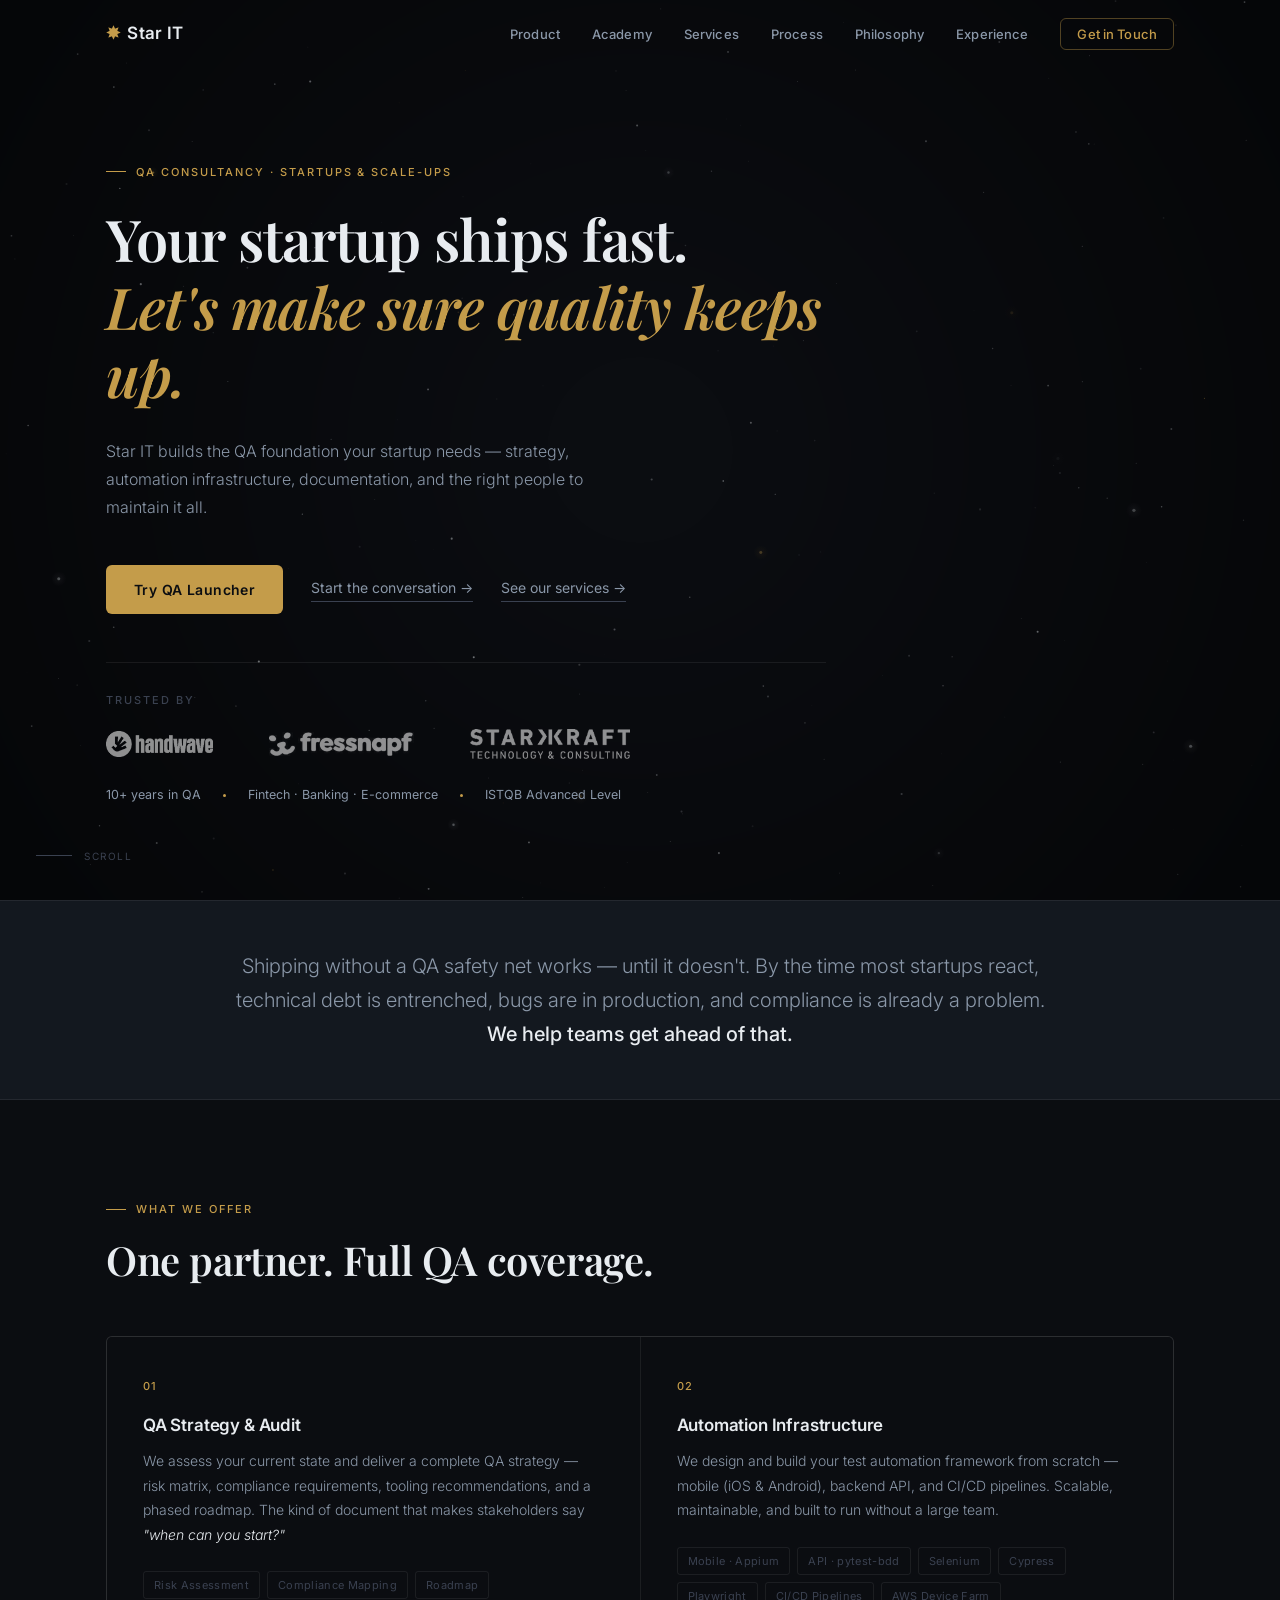
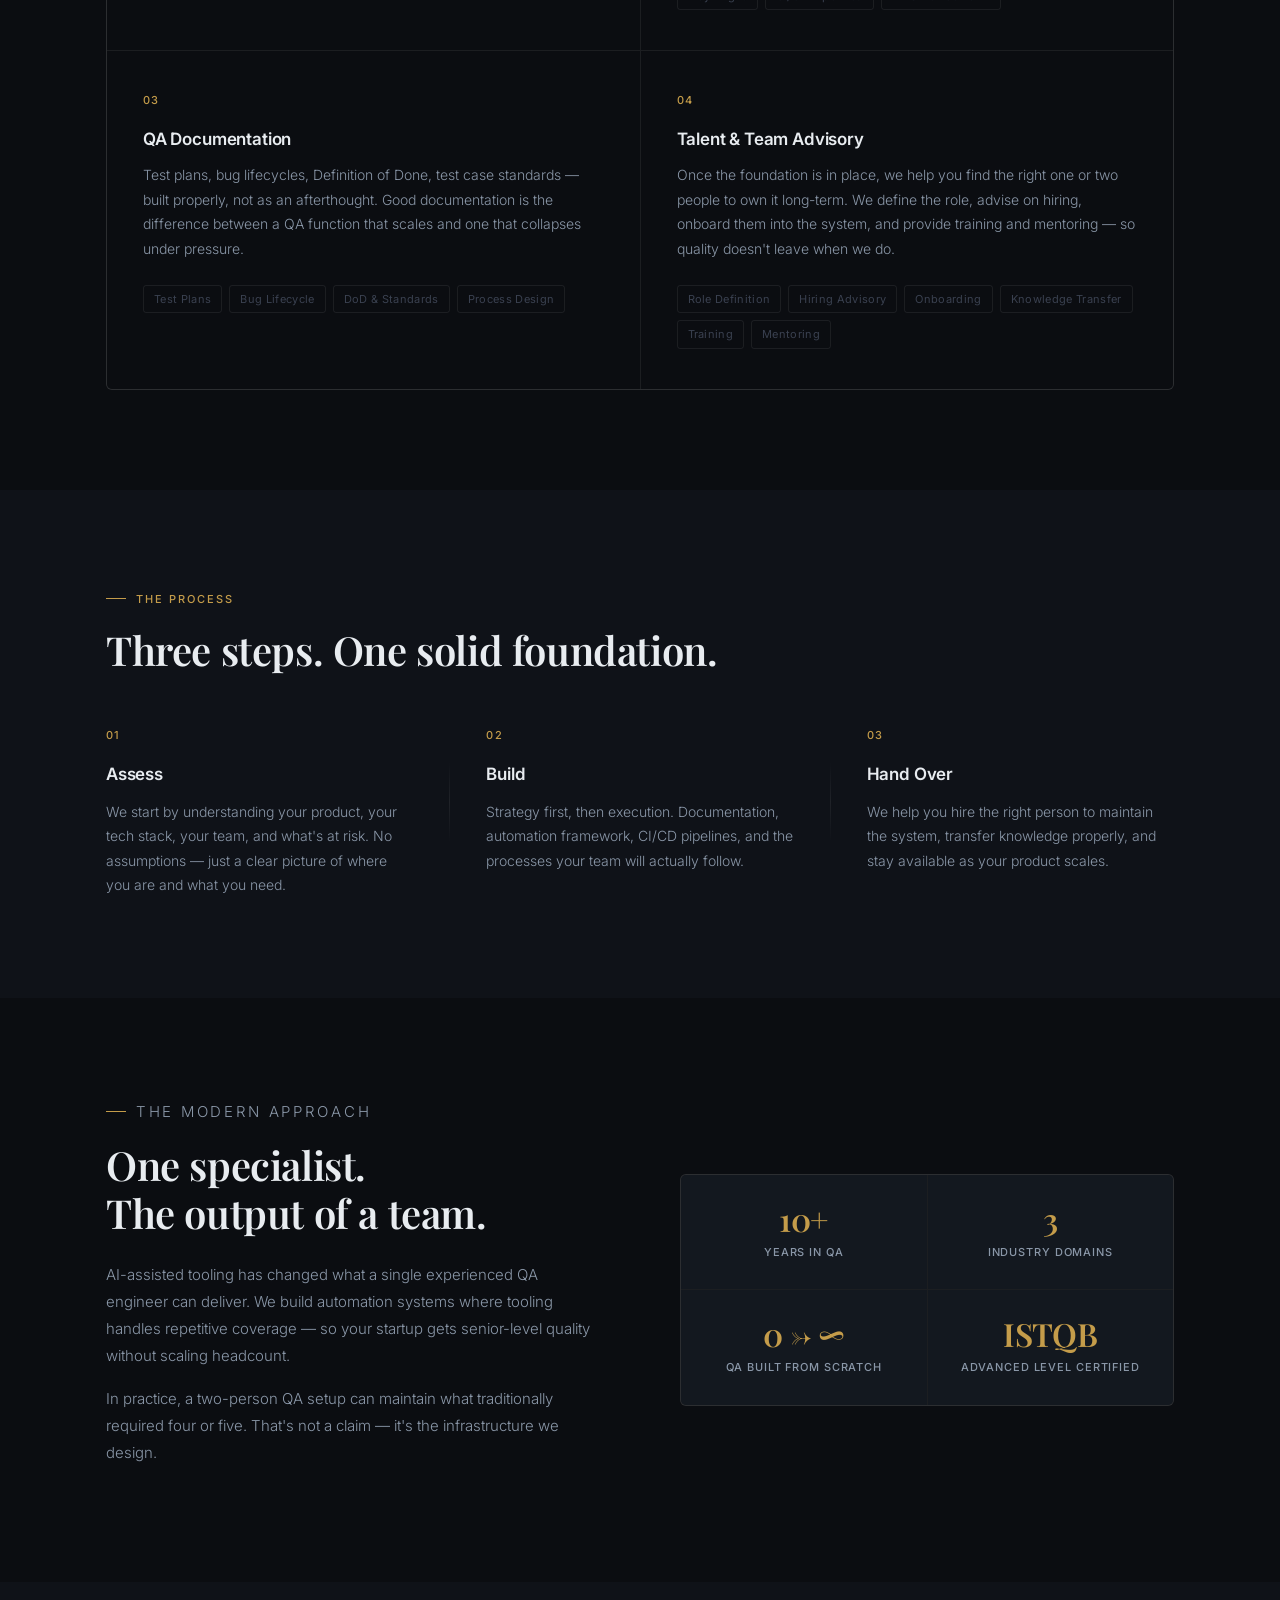
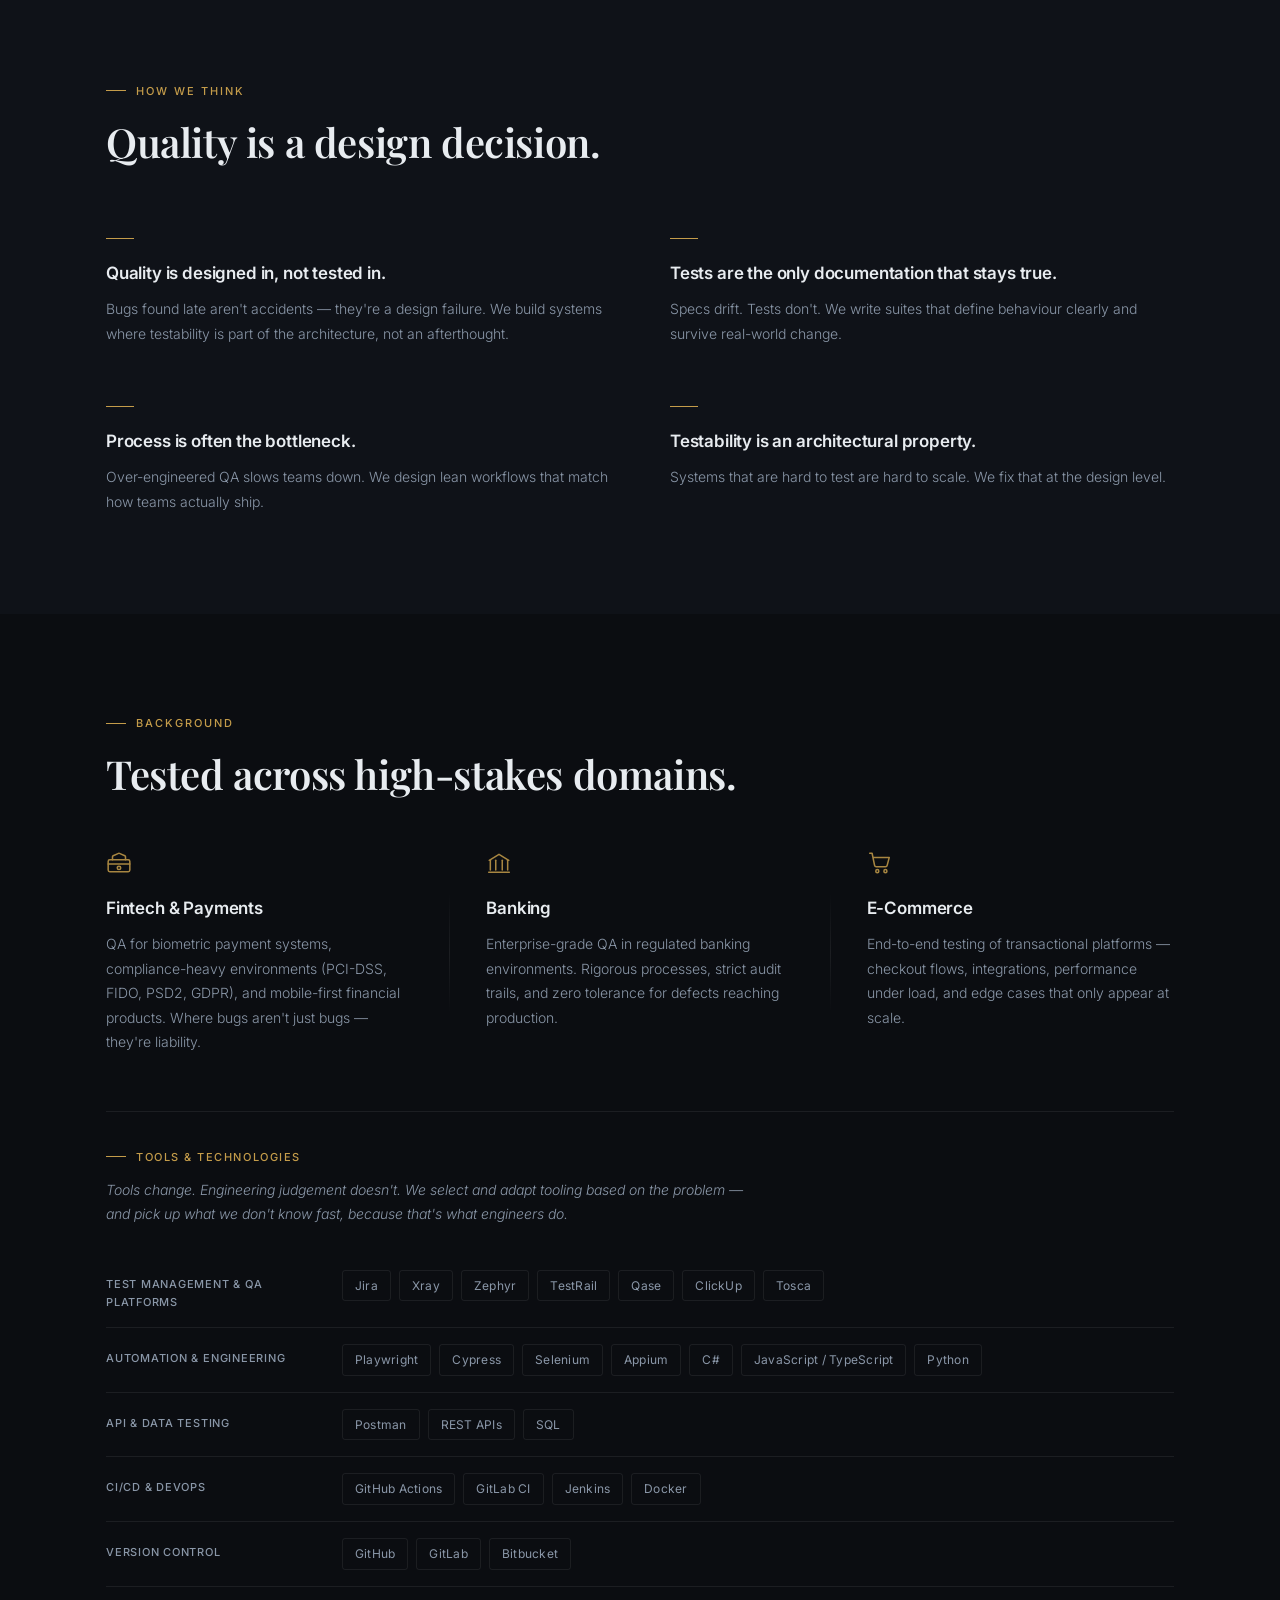
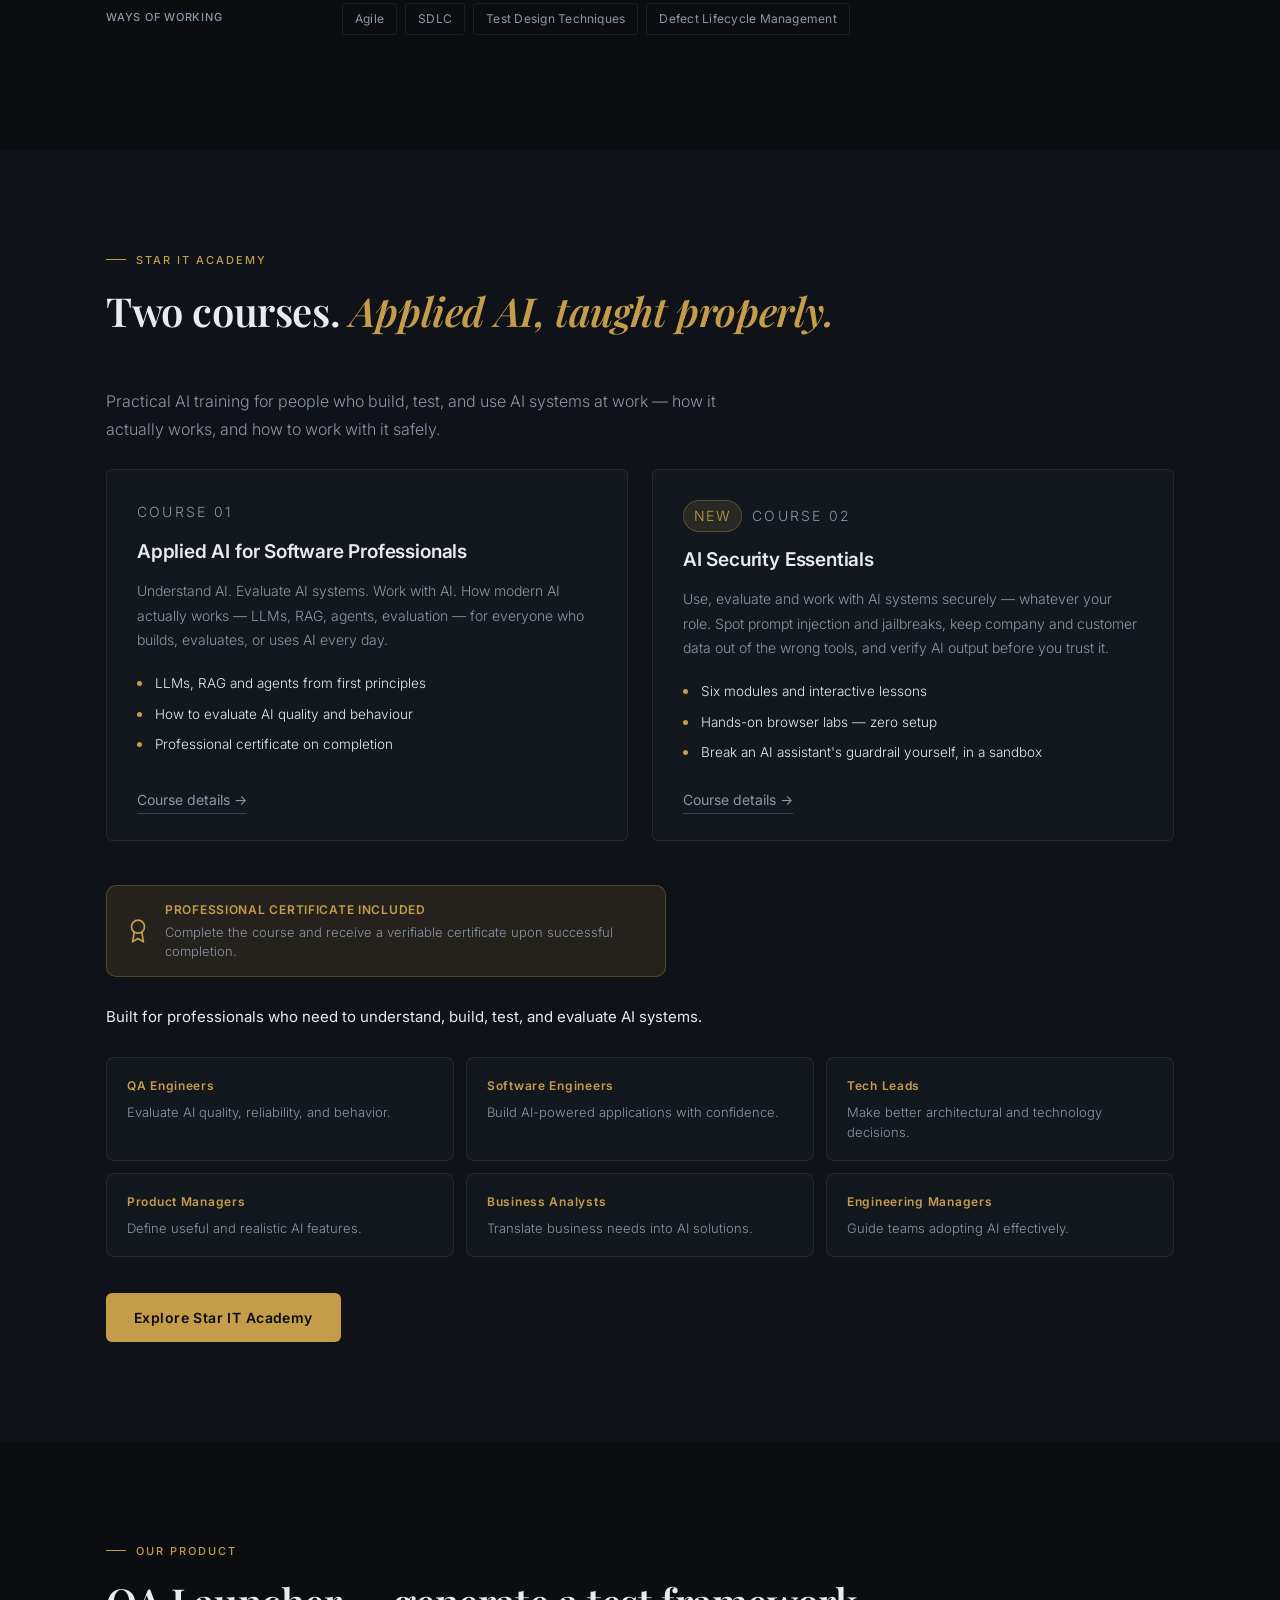
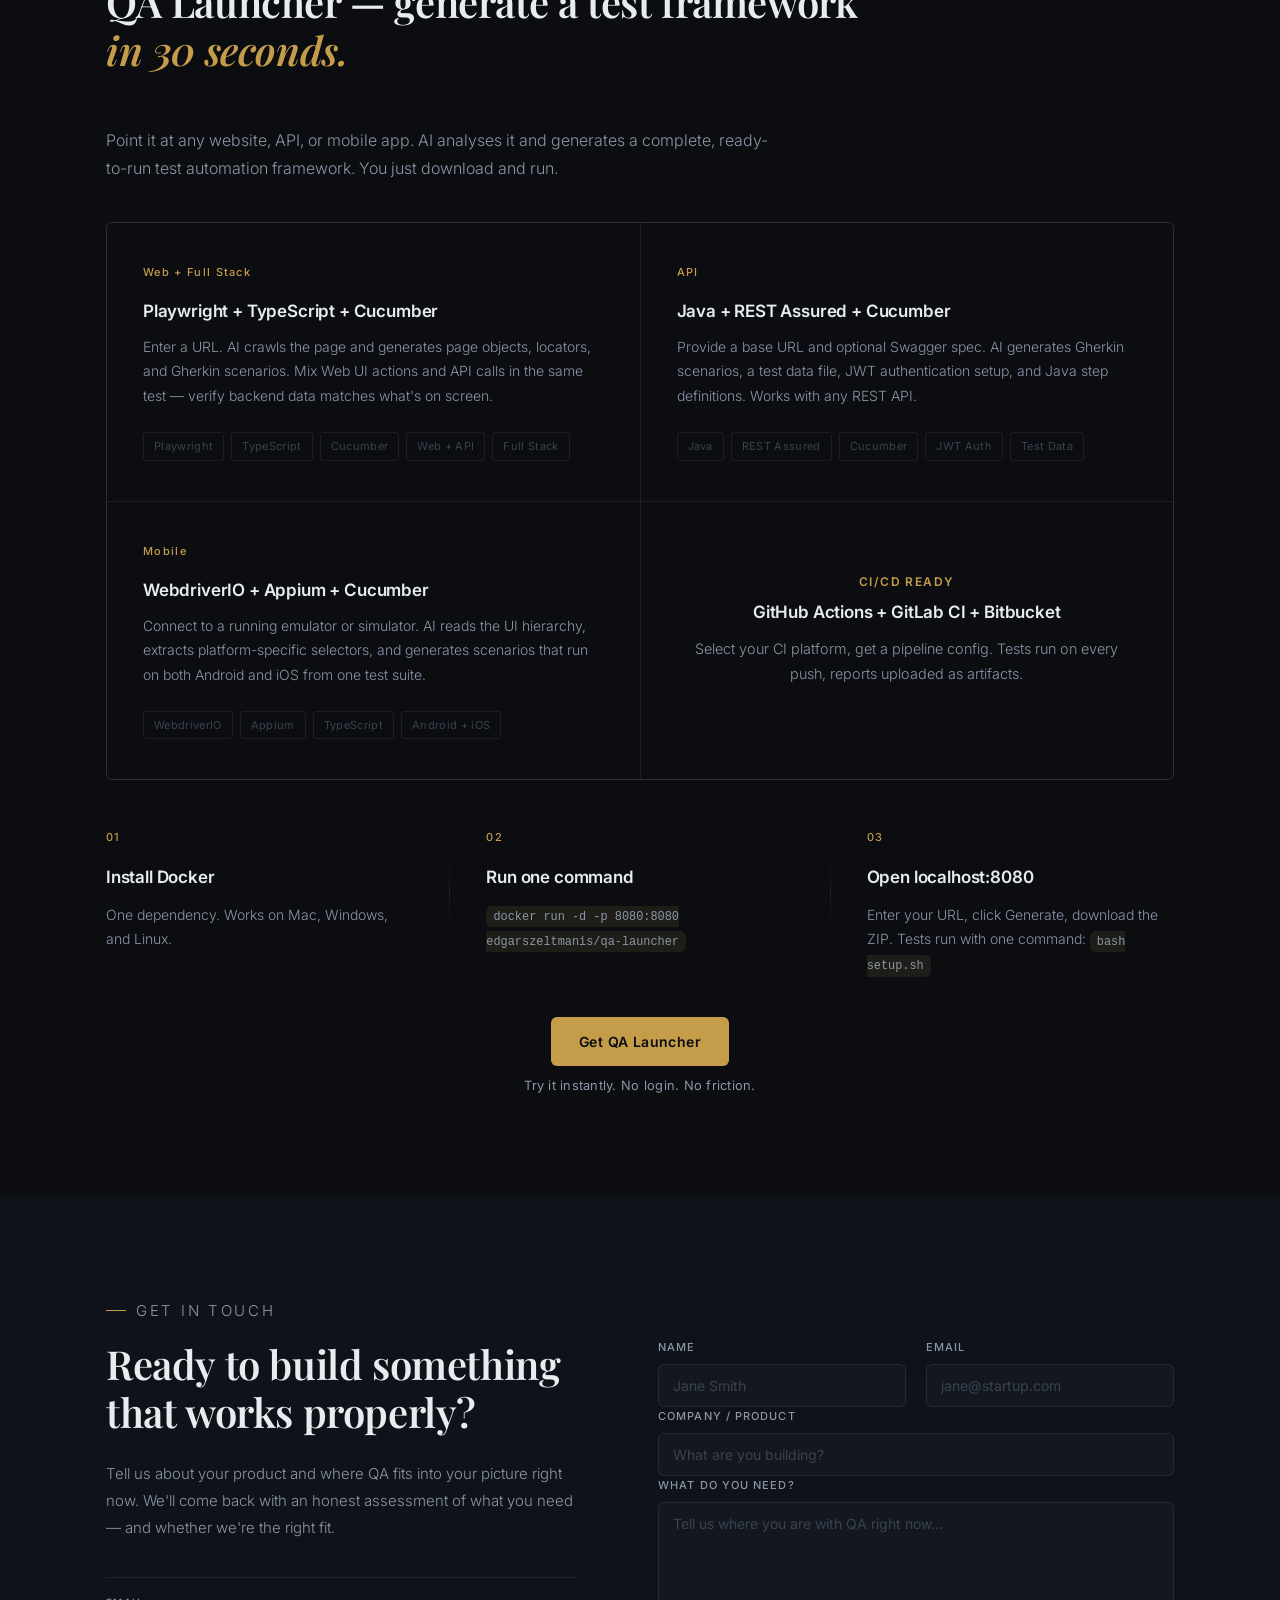
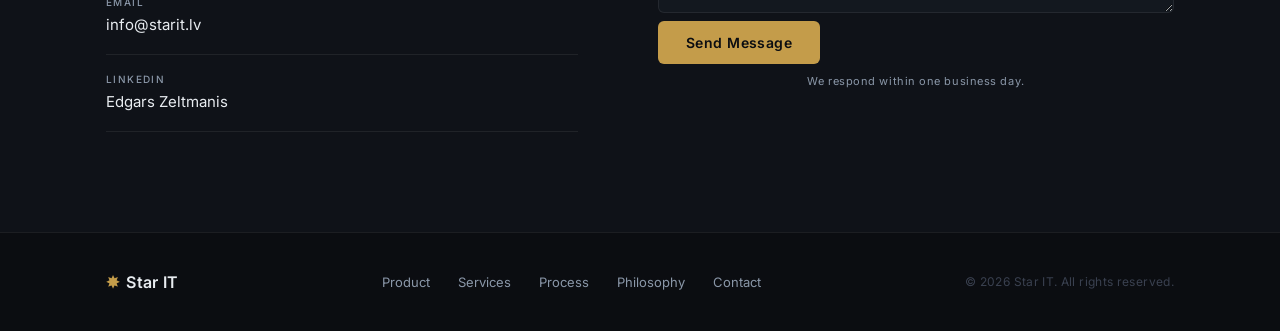
==== index.html @ 7b0b3173 "fix(hero): align the hero with the rest of the page .hero is a flex container and .hero-inner had ma" ====
<!DOCTYPE html>
<html lang="en">
<head>
    <meta charset="UTF-8">
    <meta name="viewport" content="width=device-width, initial-scale=1.0">
    <title>Star IT — QA Consultancy for Startups</title>
    <meta name="description" content="Star IT helps startups ship reliable software through expert QA consulting. Bug-free releases, faster cycles, no full-time hire needed.">
    <meta name="robots" content="index, follow">
    <link rel="canonical" href="https://starit.lv/">

    <!-- Open Graph -->
    <meta property="og:title" content="Star IT — QA Consultancy for Startups">
    <meta property="og:description" content="Star IT helps startups ship reliable software through expert QA consulting. Bug-free releases, faster cycles, no full-time hire needed.">
    <meta property="og:url" content="https://starit.lv/">
    <meta property="og:type" content="website">
    <meta property="og:site_name" content="Star IT">
    <meta property="og:image" content="https://starit.lv/images/slide-1.jpg">
    <meta name="twitter:card" content="summary_large_image">
    <meta name="twitter:image" content="https://starit.lv/images/slide-1.jpg">
    <link rel="stylesheet" href="style.css?v=6">
    <link rel="preconnect" href="https://fonts.googleapis.com">
    <link rel="preconnect" href="https://fonts.gstatic.com" crossorigin>
    <link href="https://fonts.googleapis.com/css2?family=Inter:wght@300;400;500;600&family=Playfair+Display:ital,wght@0,600;1,400&display=swap" rel="stylesheet">
</head>
<body>

    <!-- NAV -->
    <nav class="nav" id="nav">
        <div class="nav-inner">
            <a href="#" class="nav-logo"><span class="gold">✸</span> Star IT</a>
            <ul class="nav-links">
                <li><a href="#product">Product</a></li>
                <li><a href="#course">Academy</a></li>
                <li><a href="#services">Services</a></li>
                <li><a href="#how">Process</a></li>
                <li><a href="#philosophy">Philosophy</a></li>
                <li><a href="#experience">Experience</a></li>
                <li><a href="#contact" class="nav-cta">Get in Touch</a></li>
            </ul>
            <button class="burger" id="burger" aria-label="Menu">
                <span></span><span></span><span></span>
            </button>
        </div>
        <div class="mobile-menu" id="mobileMenu">
            <a href="#product" class="mobile-link">Product</a>
            <a href="#course" class="mobile-link">Academy</a>
            <a href="#services" class="mobile-link">Services</a>
            <a href="#how" class="mobile-link">Process</a>
            <a href="#philosophy" class="mobile-link">Philosophy</a>
            <a href="#experience" class="mobile-link">Experience</a>
            <a href="#contact" class="mobile-link mobile-cta">Get in Touch</a>
        </div>
    </nav>

    <!-- HERO -->
    <section class="hero" id="hero">
        <canvas id="starCanvas"></canvas>
        <div class="hero-inner">
            <p class="eyebrow reveal">QA Consultancy · Startups &amp; Scale-ups</p>
            <h1 class="reveal reveal-d1">
                Your startup ships fast.<br>
                <em>Let's make sure quality keeps up.</em>
            </h1>
            <p class="hero-sub reveal reveal-d2">
                Star IT builds the QA foundation your startup needs — strategy, automation infrastructure, documentation, and the right people to maintain it all.
            </p>
            <div class="hero-actions reveal reveal-d3">
                <a href="#product" class="btn-primary">Try QA Launcher</a>
                <a href="#contact" class="btn-text">Start the conversation →</a>
                <a href="#services" class="btn-text">See our services →</a>
            </div>

            <!-- Proof above the fold. A visitor should learn what we do, who we
                 serve and what evidence exists without scrolling; the stats and
                 client work were previously four sections down. -->
            <div class="hero-proof reveal reveal-d3">
                <p class="hero-proof-label">Trusted by</p>
                <ul class="client-logos">
                    <li><img src="images/clients/handwave.png" alt="Handwave" loading="lazy" width="395" height="96"></li>
                    <li><img src="images/clients/fressnapf.png" alt="Fressnapf" loading="lazy" width="580" height="96"></li>
                    <li><img src="images/clients/starkkraft.png" alt="Starkkraft Technology &amp; Consulting" loading="lazy" width="511" height="96"></li>
                </ul>
                <p class="hero-proof-meta">
                    <span>10+ years in QA</span>
                    <span>Fintech · Banking · E-commerce</span>
                    <span>ISTQB Advanced Level</span>
                </p>
            </div>
        </div>
        <div class="scroll-hint">
            <div class="scroll-bar"><div class="scroll-fill"></div></div>
            <span>scroll</span>
        </div>
    </section>

    <!-- PROBLEM BAND -->
    <div class="problem-band">
        <div class="container">
            <p class="reveal">Shipping without a QA safety net works — until it doesn't. By the time most startups react, technical debt is entrenched, bugs are in production, and compliance is already a problem. <strong>We help teams get ahead of that.</strong></p>
        </div>
    </div>

    <!-- SERVICES -->
    <section class="section" id="services">
        <div class="container">
            <p class="eyebrow reveal">What We Offer</p>
            <h2 class="reveal reveal-d1">One partner. Full QA coverage.</h2>
            <div class="cards">

                <div class="card reveal">
                    <span class="card-num">01</span>
                    <h3>QA Strategy &amp; Audit</h3>
                    <p>We assess your current state and deliver a complete QA strategy — risk matrix, compliance requirements, tooling recommendations, and a phased roadmap. The kind of document that makes stakeholders say <em>"when can you start?"</em></p>
                    <div class="tags">
                        <span>Risk Assessment</span><span>Compliance Mapping</span><span>Roadmap</span>
                    </div>
                </div>

                <div class="card reveal reveal-d1">
                    <span class="card-num">02</span>
                    <h3>Automation Infrastructure</h3>
                    <p>We design and build your test automation framework from scratch — mobile (iOS &amp; Android), backend API, and CI/CD pipelines. Scalable, maintainable, and built to run without a large team.</p>
                    <div class="tags">
                        <span>Mobile · Appium</span><span>API · pytest-bdd</span><span>Selenium</span><span>Cypress</span><span>Playwright</span><span>CI/CD Pipelines</span><span>AWS Device Farm</span>
                    </div>
                </div>

                <div class="card reveal reveal-d2">
                    <span class="card-num">03</span>
                    <h3>QA Documentation</h3>
                    <p>Test plans, bug lifecycles, Definition of Done, test case standards — built properly, not as an afterthought. Good documentation is the difference between a QA function that scales and one that collapses under pressure.</p>
                    <div class="tags">
                        <span>Test Plans</span><span>Bug Lifecycle</span><span>DoD &amp; Standards</span><span>Process Design</span>
                    </div>
                </div>

                <div class="card reveal reveal-d3">
                    <span class="card-num">04</span>
                    <h3>Talent &amp; Team Advisory</h3>
                    <p>Once the foundation is in place, we help you find the right one or two people to own it long-term. We define the role, advise on hiring, onboard them into the system, and provide training and mentoring — so quality doesn't leave when we do.</p>
                    <div class="tags">
                        <span>Role Definition</span><span>Hiring Advisory</span><span>Onboarding</span><span>Knowledge Transfer</span><span>Training</span><span>Mentoring</span>
                    </div>
                </div>

            </div>
        </div>
    </section>

    <!-- HOW IT WORKS -->
    <section class="section section-alt" id="how">
        <div class="container">
            <p class="eyebrow reveal">The Process</p>
            <h2 class="reveal reveal-d1">Three steps. One solid foundation.</h2>
            <div class="steps">
                <div class="step reveal">
                    <div class="step-num">01</div>
                    <h3>Assess</h3>
                    <p>We start by understanding your product, your tech stack, your team, and what's at risk. No assumptions — just a clear picture of where you are and what you need.</p>
                </div>
                <div class="step-line"></div>
                <div class="step reveal reveal-d1">
                    <div class="step-num">02</div>
                    <h3>Build</h3>
                    <p>Strategy first, then execution. Documentation, automation framework, CI/CD pipelines, and the processes your team will actually follow.</p>
                </div>
                <div class="step-line"></div>
                <div class="step reveal reveal-d2">
                    <div class="step-num">03</div>
                    <h3>Hand Over</h3>
                    <p>We help you hire the right person to maintain the system, transfer knowledge properly, and stay available as your product scales.</p>
                </div>
            </div>
        </div>
    </section>

    <!-- EFFICIENCY -->
    <section class="section" id="efficiency">
        <div class="container">
            <div class="two-col">
                <div class="col-text">
                    <p class="eyebrow reveal">The Modern Approach</p>
                    <h2 class="reveal reveal-d1">One specialist.<br>The output of a team.</h2>
                    <p class="reveal reveal-d2">AI-assisted tooling has changed what a single experienced QA engineer can deliver. We build automation systems where tooling handles repetitive coverage — so your startup gets senior-level quality without scaling headcount.</p>
                    <p class="reveal reveal-d3">In practice, a two-person QA setup can maintain what traditionally required four or five. That's not a claim — it's the infrastructure we design.</p>
                </div>
                <div class="stats reveal reveal-d1">
                    <div class="stat">
                        <div class="stat-val">10+</div>
                        <div class="stat-lbl">Years in QA</div>
                    </div>
                    <div class="stat">
                        <div class="stat-val">3</div>
                        <div class="stat-lbl">Industry Domains</div>
                    </div>
                    <div class="stat">
                        <div class="stat-val">0 → ∞</div>
                        <div class="stat-lbl">QA built from scratch</div>
                    </div>
                    <div class="stat">
                        <div class="stat-val">ISTQB</div>
                        <div class="stat-lbl">Advanced Level Certified</div>
                    </div>
                </div>
            </div>
        </div>
    </section>

    <!-- PHILOSOPHY -->
    <section class="section section-alt" id="philosophy">
        <div class="container">
            <p class="eyebrow reveal">How We Think</p>
            <h2 class="reveal reveal-d1">Quality is a design decision.</h2>
            <div class="phil-grid">
                <div class="phil-item reveal">
                    <div class="phil-bar"></div>
                    <h3>Quality is designed in, not tested in.</h3>
                    <p>Bugs found late aren't accidents — they're a design failure. We build systems where testability is part of the architecture, not an afterthought.</p>
                </div>
                <div class="phil-item reveal reveal-d1">
                    <div class="phil-bar"></div>
                    <h3>Tests are the only documentation that stays true.</h3>
                    <p>Specs drift. Tests don't. We write suites that define behaviour clearly and survive real-world change.</p>
                </div>
                <div class="phil-item reveal reveal-d2">
                    <div class="phil-bar"></div>
                    <h3>Process is often the bottleneck.</h3>
                    <p>Over-engineered QA slows teams down. We design lean workflows that match how teams actually ship.</p>
                </div>
                <div class="phil-item reveal reveal-d3">
                    <div class="phil-bar"></div>
                    <h3>Testability is an architectural property.</h3>
                    <p>Systems that are hard to test are hard to scale. We fix that at the design level.</p>
                </div>
            </div>
        </div>
    </section>

    <!-- EXPERIENCE -->
    <section class="section" id="experience">
        <div class="container">
            <p class="eyebrow reveal">Background</p>
            <h2 class="reveal reveal-d1">Tested across high-stakes domains.</h2>
            <div class="exp-row">
                <div class="exp-item reveal">
                    <div class="exp-icon" aria-hidden="true">
                        <svg viewBox="0 0 24 24" fill="none" stroke="currentColor" stroke-width="1.4" stroke-linecap="round" stroke-linejoin="round">
                            <rect x="2" y="9" width="20" height="11" rx="1.5"/><path d="M2 13h20"/>
                            <circle cx="12" cy="16.5" r="1.6"/><path d="M6 9V6.2a1 1 0 0 1 .6-.92l5-2.15a1 1 0 0 1 .8 0l5 2.15a1 1 0 0 1 .6.92V9"/>
                        </svg>
                    </div>
                    <h3>Fintech &amp; Payments</h3>
                    <p>QA for biometric payment systems, compliance-heavy environments (PCI-DSS, FIDO, PSD2, GDPR), and mobile-first financial products. Where bugs aren't just bugs — they're liability.</p>
                </div>
                <div class="exp-div"></div>
                <div class="exp-item reveal reveal-d1">
                    <div class="exp-icon" aria-hidden="true">
                        <svg viewBox="0 0 24 24" fill="none" stroke="currentColor" stroke-width="1.4" stroke-linecap="round" stroke-linejoin="round">
                            <path d="M3 9.5 12 4l9 5.5"/><path d="M4 9.5v9"/><path d="M9 9.5v9"/><path d="M15 9.5v9"/><path d="M20 9.5v9"/>
                            <path d="M2.5 20.5h19"/>
                        </svg>
                    </div>
                    <h3>Banking</h3>
                    <p>Enterprise-grade QA in regulated banking environments. Rigorous processes, strict audit trails, and zero tolerance for defects reaching production.</p>
                </div>
                <div class="exp-div"></div>
                <div class="exp-item reveal reveal-d2">
                    <div class="exp-icon" aria-hidden="true">
                        <svg viewBox="0 0 24 24" fill="none" stroke="currentColor" stroke-width="1.4" stroke-linecap="round" stroke-linejoin="round">
                            <path d="M2.5 3h2.2l2.3 11.2a1.5 1.5 0 0 0 1.5 1.2h8.6a1.5 1.5 0 0 0 1.5-1.2L20.5 7H6"/>
                            <circle cx="9.5" cy="19.5" r="1.4"/><circle cx="17" cy="19.5" r="1.4"/>
                        </svg>
                    </div>
                    <h3>E-Commerce</h3>
                    <p>End-to-end testing of transactional platforms — checkout flows, integrations, performance under load, and edge cases that only appear at scale.</p>
                </div>
            </div>

            <div class="tech-block reveal">
                <p class="tech-label">Tools &amp; Technologies</p>
                <p class="tech-note">Tools change. Engineering judgement doesn't. We select and adapt tooling based on the problem — and pick up what we don't know fast, because that's what engineers do.</p>
                <div class="tech-categories">
                    <div class="tech-cat">
                        <span class="tech-cat-label">Test Management &amp; QA Platforms</span>
                        <div class="tech-tags">
                            <span>Jira</span><span>Xray</span><span>Zephyr</span><span>TestRail</span><span>Qase</span><span>ClickUp</span><span>Tosca</span>
                        </div>
                    </div>
                    <div class="tech-cat">
                        <span class="tech-cat-label">Automation &amp; Engineering</span>
                        <div class="tech-tags">
                            <span>Playwright</span><span>Cypress</span><span>Selenium</span><span>Appium</span><span>C#</span><span>JavaScript / TypeScript</span><span>Python</span>
                        </div>
                    </div>
                    <div class="tech-cat">
                        <span class="tech-cat-label">API &amp; Data Testing</span>
                        <div class="tech-tags">
                            <span>Postman</span><span>REST APIs</span><span>SQL</span>
                        </div>
                    </div>
                    <div class="tech-cat">
                        <span class="tech-cat-label">CI/CD &amp; DevOps</span>
                        <div class="tech-tags">
                            <span>GitHub Actions</span><span>GitLab CI</span><span>Jenkins</span><span>Docker</span>
                        </div>
                    </div>
                    <div class="tech-cat">
                        <span class="tech-cat-label">Version Control</span>
                        <div class="tech-tags">
                            <span>GitHub</span><span>GitLab</span><span>Bitbucket</span>
                        </div>
                    </div>
                    <div class="tech-cat">
                        <span class="tech-cat-label">Ways of Working</span>
                        <div class="tech-tags">
                            <span>Agile</span><span>SDLC</span><span>Test Design Techniques</span><span>Defect Lifecycle Management</span>
                        </div>
                    </div>
                </div>
            </div>
        </div>
    </section>

    <!-- COURSE / ACADEMY -->
    <section class="section section-alt" id="course">
        <div class="container">
            <p class="eyebrow reveal">Star IT Academy</p>
            <h2 class="reveal reveal-d1">Two courses. <em>Applied AI, taught properly.</em></h2>
            <p class="hero-sub reveal reveal-d2" style="max-width:640px;margin-bottom:1.6rem">
                Practical AI training for people who build, test, and use AI systems at work — how it actually works, and how to work with it safely.
            </p>

            <!-- Prices live on the academy site only. The security course is on a
                 launch price that will move, and a figure duplicated across two
                 domains is a figure that goes stale on one of them. -->
            <div class="course-grid">
                <article class="course-card reveal">
                    <p class="course-card-tag">Course 01</p>
                    <h3>Applied AI for Software Professionals</h3>
                    <p>Understand AI. Evaluate AI systems. Work with AI. How modern AI actually works — LLMs, RAG, agents, evaluation — for everyone who builds, evaluates, or uses AI every day.</p>
                    <ul class="course-points">
                        <li>LLMs, RAG and agents from first principles</li>
                        <li>How to evaluate AI quality and behaviour</li>
                        <li>Professional certificate on completion</li>
                    </ul>
                    <a href="https://starit-academy.com/courses/fundamentals" target="_blank" rel="noopener noreferrer" class="btn-text">Course details →</a>
                </article>

                <article class="course-card reveal reveal-d1">
                    <p class="course-card-tag"><span class="course-new">New</span> Course 02</p>
                    <h3>AI Security Essentials</h3>
                    <p>Use, evaluate and work with AI systems securely — whatever your role. Spot prompt injection and jailbreaks, keep company and customer data out of the wrong tools, and verify AI output before you trust it.</p>
                    <ul class="course-points">
                        <li>Six modules and interactive lessons</li>
                        <li>Hands-on browser labs — zero setup</li>
                        <li>Break an AI assistant's guardrail yourself, in a sandbox</li>
                    </ul>
                    <a href="https://starit-academy.com/courses/ai-security" target="_blank" rel="noopener noreferrer" class="btn-text">Course details →</a>
                </article>
            </div>

            <div class="cert-badge reveal">
                <svg viewBox="0 0 24 24" fill="none" stroke="currentColor" stroke-width="1.6" stroke-linecap="round" stroke-linejoin="round" aria-hidden="true"><circle cx="12" cy="8" r="6"/><path d="M15.477 12.89 17 22l-5-3-5 3 1.523-9.11"/></svg>
                <div>
                    <strong>Professional Certificate Included</strong>
                    <p>Complete the course and receive a verifiable certificate upon successful completion.</p>
                </div>
            </div>

            <p class="reveal course-lead">Built for professionals who need to understand, build, test, and evaluate AI systems.</p>

            <div class="audience-grid">
                <div class="audience reveal">
                    <h3>QA Engineers</h3>
                    <p>Evaluate AI quality, reliability, and behavior.</p>
                </div>
                <div class="audience reveal">
                    <h3>Software Engineers</h3>
                    <p>Build AI-powered applications with confidence.</p>
                </div>
                <div class="audience reveal">
                    <h3>Tech Leads</h3>
                    <p>Make better architectural and technology decisions.</p>
                </div>
                <div class="audience reveal">
                    <h3>Product Managers</h3>
                    <p>Define useful and realistic AI features.</p>
                </div>
                <div class="audience reveal">
                    <h3>Business Analysts</h3>
                    <p>Translate business needs into AI solutions.</p>
                </div>
                <div class="audience reveal">
                    <h3>Engineering Managers</h3>
                    <p>Guide teams adopting AI effectively.</p>
                </div>
            </div>

            <div class="reveal" style="margin-top:2.2rem">
                <a href="https://starit-academy.com/" target="_blank" rel="noopener noreferrer" class="btn-primary">Explore Star IT Academy</a>
            </div>
        </div>
    </section>

    <!-- PRODUCT -->
    <section class="section" id="product">
        <div class="container">
            <p class="eyebrow reveal">Our Product</p>
            <h2 class="reveal reveal-d1">QA Launcher — generate a test framework<br><em>in 30 seconds.</em></h2>
            <p class="hero-sub reveal reveal-d2" style="max-width:680px;margin-bottom:2.5rem">
                Point it at any website, API, or mobile app. AI analyses it and generates a complete, ready-to-run test automation framework. You just download and run.
            </p>

            <div class="cards">
                <div class="card reveal">
                    <span class="card-num">Web + Full Stack</span>
                    <h3>Playwright + TypeScript + Cucumber</h3>
                    <p>Enter a URL. AI crawls the page and generates page objects, locators, and Gherkin scenarios. Mix Web UI actions and API calls in the same test — verify backend data matches what's on screen.</p>
                    <div class="tags">
                        <span>Playwright</span><span>TypeScript</span><span>Cucumber</span><span>Web + API</span><span>Full Stack</span>
                    </div>
                </div>

                <div class="card reveal reveal-d1">
                    <span class="card-num">API</span>
                    <h3>Java + REST Assured + Cucumber</h3>
                    <p>Provide a base URL and optional Swagger spec. AI generates Gherkin scenarios, a test data file, JWT authentication setup, and Java step definitions. Works with any REST API.</p>
                    <div class="tags">
                        <span>Java</span><span>REST Assured</span><span>Cucumber</span><span>JWT Auth</span><span>Test Data</span>
                    </div>
                </div>

                <div class="card reveal reveal-d2">
                    <span class="card-num">Mobile</span>
                    <h3>WebdriverIO + Appium + Cucumber</h3>
                    <p>Connect to a running emulator or simulator. AI reads the UI hierarchy, extracts platform-specific selectors, and generates scenarios that run on both Android and iOS from one test suite.</p>
                    <div class="tags">
                        <span>WebdriverIO</span><span>Appium</span><span>TypeScript</span><span>Android + iOS</span>
                    </div>
                </div>

                <div class="card reveal reveal-d3" style="display:flex;align-items:center;justify-content:center;min-height:180px">
                    <div style="text-align:center">
                        <p class="fw-label" style="color:var(--gold);font-size:0.75rem;font-weight:600;letter-spacing:0.12em;text-transform:uppercase;margin-bottom:0.4rem">CI/CD Ready</p>
                        <h3>GitHub Actions + GitLab CI + Bitbucket</h3>
                        <p style="color:var(--muted);font-size:0.9em;margin-top:0.5rem">Select your CI platform, get a pipeline config. Tests run on every push, reports uploaded as artifacts.</p>
                    </div>
                </div>
            </div>

            <div class="steps" style="margin-top:3rem">
                <div class="step reveal">
                    <div class="step-num">01</div>
                    <h3>Install Docker</h3>
                    <p>One dependency. Works on Mac, Windows, and Linux.</p>
                </div>
                <div class="step-line"></div>
                <div class="step reveal reveal-d1">
                    <div class="step-num">02</div>
                    <h3>Run one command</h3>
                    <p><code style="background:rgba(201,168,76,0.1);padding:0.3em 0.6em;border-radius:6px;font-size:0.85em">docker run -d -p 8080:8080 edgarszeltmanis/qa-launcher</code></p>
                </div>
                <div class="step-line"></div>
                <div class="step reveal reveal-d2">
                    <div class="step-num">03</div>
                    <h3>Open localhost:8080</h3>
                    <p>Enter your URL, click Generate, download the ZIP. Tests run with one command: <code style="background:rgba(201,168,76,0.1);padding:0.3em 0.6em;border-radius:6px;font-size:0.85em">bash setup.sh</code></p>
                </div>
            </div>

            <div class="reveal" style="text-align:center;margin-top:2.5rem">
                <a href="launcher.html" class="btn-primary">Get QA Launcher</a>
                <p style="margin-top:0.6rem;font-size:0.8rem;color:var(--muted);letter-spacing:0.02em">Try it instantly. No login. No friction.</p>
            </div>
        </div>
    </section>

    <!-- CONTACT -->
    <section class="section section-alt" id="contact">
        <div class="container">
            <div class="two-col">
                <div class="col-text">
                    <p class="eyebrow reveal">Get In Touch</p>
                    <h2 class="reveal reveal-d1">Ready to build something<br>that works properly?</h2>
                    <p class="reveal reveal-d2">Tell us about your product and where QA fits into your picture right now. We'll come back with an honest assessment of what you need — and whether we're the right fit.</p>
                    <div class="contact-links reveal reveal-d3">
                        <a href="mailto:info@starit.lv" class="contact-link">
                            <span class="cl-label">Email</span>
                            <span class="cl-val">info@starit.lv</span>
                        </a>
                        <a href="https://www.linkedin.com/in/edgars-zeltmanis-9a613527/" target="_blank" rel="noopener noreferrer" class="contact-link">
                            <span class="cl-label">LinkedIn</span>
                            <span class="cl-val">Edgars Zeltmanis</span>
                        </a>
                    </div>
                </div>
                <div class="form-wrap reveal reveal-d1">
                    <form action="https://formspree.io/f/mjgpwlbe" method="POST">
                    <div class="form-row">
                        <div class="fg">
                            <label for="name">Name</label>
                            <input type="text" id="name" name="name" placeholder="Jane Smith" required>
                        </div>
                        <div class="fg">
                            <label for="email">Email</label>
                            <input type="email" id="email" name="email" placeholder="jane@startup.com" required>
                        </div>
                    </div>
                    <div class="fg">
                        <label for="company">Company / Product</label>
                        <input type="text" id="company" name="company" placeholder="What are you building?">
                    </div>
                    <div class="fg">
                        <label for="message">What do you need?</label>
                        <textarea id="message" name="message" rows="5" placeholder="Tell us where you are with QA right now..."></textarea>
                    </div>
                    <button type="submit" class="btn-primary">Send Message</button>
                    <p class="form-note">We respond within one business day.</p>
                    </form>
                </div>
            </div>
        </div>
    </section>

    <!-- FOOTER -->
    <footer class="footer">
        <div class="container">
            <div class="footer-inner">
                <div class="footer-logo"><span class="gold">✸</span> Star IT</div>
                <nav class="footer-nav">
                    <a href="#product">Product</a>
                    <a href="#services">Services</a>
                    <a href="#how">Process</a>
                    <a href="#philosophy">Philosophy</a>
                    <a href="#contact">Contact</a>
                </nav>
                <p class="footer-copy">© 2026 Star IT. All rights reserved.</p>
            </div>
        </div>
    </footer>

    <script src="script.js?v=2"></script>
</body>
</html>
---- style.css ----
/* ===================================
   STAR IT — style.css
   Dark · Refined · Professional
=================================== */

:root {
    --bg:        #0b0d11;
    --bg-alt:    #0f1218;
    --surface:   #13181f;
    --border:    rgba(255, 255, 255, 0.07);
    --border-h:  rgba(196, 156, 74, 0.3);

    --gold:      #c49c4a;
    --gold-dim:  rgba(196, 156, 74, 0.12);
    --gold-glow: rgba(196, 156, 74, 0.25);

    --white:     #e8ecf0;
    --muted:     #8a97a8;
    --subtle:    #3a4150;

    --font-body:    'Inter', sans-serif;
    --font-display: 'Playfair Display', Georgia, serif;

    --max-w:  1140px;
    --nav-h:  68px;
    --radius: 6px;
}

/* ── Reset ──────────────────────────── */
*, *::before, *::after { margin: 0; padding: 0; box-sizing: border-box; }
html { scroll-behavior: smooth; }
body {
    background: var(--bg);
    color: var(--white);
    font-family: var(--font-body);
    font-weight: 400;
    font-size: 16px;
    line-height: 1.65;
    overflow-x: hidden;
}
a { color: inherit; text-decoration: none; }
ul { list-style: none; }

/* ── Scrollbar ──────────────────────── */
::-webkit-scrollbar { width: 5px; }
::-webkit-scrollbar-track { background: var(--bg); }
::-webkit-scrollbar-thumb { background: var(--gold); border-radius: 3px; }

/* ── Utilities ──────────────────────── */
.container { max-width: var(--max-w); margin: 0 auto; padding: 0 36px; }
.gold { color: var(--gold); }

.eyebrow {
    font-family: var(--font-body);
    font-size: 11px;
    font-weight: 500;
    letter-spacing: 0.18em;
    text-transform: uppercase;
    color: var(--gold);
    margin-bottom: 18px;
    display: flex;
    align-items: center;
    gap: 10px;
}
.eyebrow::before {
    content: '';
    display: inline-block;
    width: 20px;
    height: 1px;
    background: var(--gold);
    flex-shrink: 0;
}

h2 {
    font-family: var(--font-display);
    font-size: clamp(26px, 3.2vw, 40px);
    font-weight: 600;
    line-height: 1.2;
    letter-spacing: -0.01em;
    color: var(--white);
    margin-bottom: 52px;
}
h2 em {
    font-style: italic;
    color: var(--gold);
}
h3 {
    font-family: var(--font-body);
    font-size: 17px;
    font-weight: 600;
    color: var(--white);
    margin-bottom: 10px;
    letter-spacing: -0.01em;
}

/* ── Reveal ─────────────────────────── */
/* Progressive enhancement: content is visible by default; it is hidden and
   faded in only when JS actually runs (script.js stamps .js on <html>).
   No-JS visitors, crawlers, and instant full-page captures see everything. */
.js .reveal {
    opacity: 0;
    transform: translateY(20px);
    transition: opacity 0.65s ease, transform 0.65s ease;
}
.js .reveal.visible { opacity: 1; transform: translateY(0); }
.reveal-d1 { transition-delay: 0.1s; }
.reveal-d2 { transition-delay: 0.2s; }
.reveal-d3 { transition-delay: 0.3s; }

/* ── Buttons ────────────────────────── */
.btn-primary {
    display: inline-block;
    background: var(--gold);
    color: var(--bg);
    font-family: var(--font-body);
    font-size: 14px;
    font-weight: 600;
    letter-spacing: 0.03em;
    padding: 13px 28px;
    border-radius: var(--radius);
    border: none;
    cursor: pointer;
    transition: background 0.2s, box-shadow 0.2s, transform 0.2s;
}
.btn-primary:hover {
    background: #d4ae62;
    box-shadow: 0 6px 24px var(--gold-glow);
    transform: translateY(-1px);
}
.btn-text {
    font-size: 14px;
    color: var(--muted);
    border-bottom: 1px solid var(--subtle);
    padding-bottom: 2px;
    transition: color 0.2s, border-color 0.2s;
}
.btn-text:hover { color: var(--gold); border-color: var(--gold); }

/* ── Sections ───────────────────────── */
.section { padding: 100px 0; }
.section-alt { background: var(--bg-alt); }

/* ── NAV ────────────────────────────── */
.nav {
    position: fixed;
    top: 0; left: 0; right: 0;
    height: var(--nav-h);
    z-index: 100;
    transition: background 0.3s, border-color 0.3s;
    border-bottom: 1px solid transparent;
}
.nav.scrolled {
    background: rgba(11, 13, 17, 0.94);
    backdrop-filter: blur(12px);
    border-color: var(--border);
}
.nav-inner {
    max-width: var(--max-w);
    margin: 0 auto;
    padding: 0 36px;
    height: 100%;
    display: flex;
    align-items: center;
    justify-content: space-between;
}
.nav-logo {
    font-family: var(--font-body);
    font-size: 17px;
    font-weight: 600;
    letter-spacing: 0.02em;
    display: flex;
    align-items: center;
    gap: 7px;
}
.nav-links {
    display: flex;
    align-items: center;
    gap: 32px;
}
.nav-links a {
    font-size: 13px;
    font-weight: 500;
    color: var(--muted);
    transition: color 0.2s;
    letter-spacing: 0.01em;
}
.nav-links a:hover { color: var(--white); }
.nav-cta {
    color: var(--gold) !important;
    border: 1px solid rgba(196,156,74,0.4);
    padding: 7px 16px;
    border-radius: var(--radius);
    transition: background 0.2s, color 0.2s !important;
}
.nav-cta:hover { background: var(--gold-dim); color: var(--gold) !important; }

.burger {
    display: none;
    flex-direction: column;
    gap: 5px;
    background: none;
    border: none;
    cursor: pointer;
    padding: 6px;
}
.burger span {
    display: block;
    width: 22px;
    height: 1.5px;
    background: var(--white);
    border-radius: 2px;
    transition: all 0.3s;
}
.mobile-menu {
    display: none;
    flex-direction: column;
    background: var(--bg-alt);
    border-bottom: 1px solid var(--border);
    padding: 16px 36px 24px;
}
.mobile-menu.open { display: flex; }
.mobile-link {
    font-size: 15px;
    color: var(--muted);
    padding: 13px 0;
    border-bottom: 1px solid var(--border);
    transition: color 0.2s;
}
.mobile-link:hover { color: var(--white); }
.mobile-cta { color: var(--gold) !important; border-bottom: none; }

/* ── HERO ───────────────────────────── */
.hero {
    position: relative;
    /* min() caps the hero in full-page captures, where 100vh = the whole document */
    min-height: min(100vh, 950px);
    display: flex;
    align-items: center;
    padding-top: var(--nav-h);
    overflow: hidden;
}
#starCanvas {
    position: absolute;
    inset: 0;
    width: 100%;
    height: 100%;
    display: block;
}
.hero-inner {
    position: relative;
    z-index: 1;
    /* .hero is a flex container, so without width:100% this sizes to its widest
       child (the h1 at 780px) and margin:auto then centres that narrow box —
       leaving the hero inset ~130px from the nav logo and every .container
       section below it. */
    width: 100%;
    max-width: var(--max-w);
    margin: 0 auto;
    padding: 80px 36px;
}
.hero-inner .eyebrow { margin-bottom: 24px; }
.hero-inner h1 {
    font-family: var(--font-display);
    font-size: clamp(32px, 4.5vw, 58px);
    font-weight: 600;
    line-height: 1.18;
    letter-spacing: -0.015em;
    margin-bottom: 28px;
    max-width: 780px;
}
.hero-inner h1 em {
    font-style: italic;
    color: var(--gold);
    display: block;
}
.hero-sub {
    font-size: 16px;
    color: var(--muted);
    max-width: 520px;
    line-height: 1.75;
    margin-bottom: 44px;
    font-weight: 300;
}
.hero-actions {
    display: flex;
    align-items: center;
    gap: 28px;
    flex-wrap: wrap;
}
/* ── HERO PROOF ─────────────────────── */
/* Client marks are flattened to white PNGs with alpha and tinted by opacity —
   three logos in their own brand colours (green, green, blue) would fight the
   gold palette and read as a sponsor banner. */
.hero-proof {
    margin-top: 48px;
    padding-top: 28px;
    border-top: 1px solid var(--border);
    max-width: 720px;
}

/* The proof only does its job if it is above the fold. On a short laptop
   viewport the hero content now runs close to 100vh, so tighten rather than
   let the logos fall below it. */
@media (max-height: 860px) {
    .hero-inner { padding-top: 56px; padding-bottom: 56px; }
    .hero-inner h1 { margin-bottom: 20px; }
    .hero-sub { margin-bottom: 30px; }
    .hero-proof { margin-top: 34px; padding-top: 22px; }
    .hero-proof-meta { margin-top: 18px; }
}
.hero-proof-label {
    font-size: 11px;
    font-weight: 500;
    letter-spacing: 0.18em;
    text-transform: uppercase;
    color: var(--subtle);
    margin-bottom: 20px;
}
.client-logos {
    display: flex;
    align-items: center;
    gap: clamp(28px, 5vw, 56px);
    flex-wrap: wrap;
}
.client-logos img {
    display: block;
    width: auto;
    opacity: 0.55;
    filter: grayscale(1);
    transition: opacity 0.25s ease;
}
.client-logos li:hover img { opacity: 0.9; }

/* Optical sizing, not mechanical: a wordmark with a heavy lockup reads larger
   than a light two-line mark at the same pixel height. */
.client-logos img[alt="Handwave"]   { height: 26px; }
.client-logos img[alt="Fressnapf"]  { height: 24px; }
.client-logos img[alt^="Starkkraft"]{ height: 30px; }

.hero-proof-meta {
    display: flex;
    flex-wrap: wrap;
    gap: 10px 22px;
    margin-top: 26px;
    font-size: 12.5px;
    color: var(--muted);
}
.hero-proof-meta span { display: inline-flex; align-items: center; gap: 22px; }
.hero-proof-meta span + span::before {
    content: '';
    width: 3px;
    height: 3px;
    border-radius: 50%;
    background: var(--gold);
    flex-shrink: 0;
}

@media (max-width: 560px) {
    .hero-proof { margin-top: 44px; padding-top: 26px; }
    .client-logos { gap: 26px; }
    .client-logos img[alt="Handwave"]   { height: 21px; }
    .client-logos img[alt="Fressnapf"]  { height: 19px; }
    .client-logos img[alt^="Starkkraft"]{ height: 24px; }
}

.scroll-hint {
    position: absolute;
    bottom: 36px;
    left: 36px;
    z-index: 1;
    display: flex;
    align-items: center;
    gap: 12px;
    font-size: 10px;
    letter-spacing: 0.15em;
    text-transform: uppercase;
    color: var(--subtle);
}
.scroll-bar {
    width: 36px;
    height: 1px;
    background: var(--subtle);
    overflow: hidden;
    position: relative;
}
.scroll-fill {
    position: absolute;
    top: 0; left: -100%;
    width: 100%;
    height: 100%;
    background: var(--gold);
    animation: scrollAnim 2s ease-in-out infinite;
}
@keyframes scrollAnim { 0%{left:-100%} 100%{left:100%} }

/* ── PROBLEM BAND ───────────────────── */
.problem-band {
    background: var(--surface);
    border-top: 1px solid var(--border);
    border-bottom: 1px solid var(--border);
    padding: 48px 0;
}
.problem-band p {
    font-size: clamp(16px, 2vw, 20px);
    color: var(--muted);
    font-weight: 300;
    line-height: 1.7;
    max-width: 820px;
    margin: 0 auto;
    text-align: center;
}
.problem-band strong { color: var(--white); font-weight: 500; }

/* ── SERVICES ───────────────────────── */
.cards {
    display: grid;
    grid-template-columns: 1fr 1fr;
    gap: 1px;
    background: var(--border);
    border: 1px solid var(--border);
    border-radius: var(--radius);
    overflow: hidden;
}
.card {
    background: var(--bg);
    padding: 40px 36px;
    transition: background 0.25s;
}
.card:hover { background: var(--surface); }
.card-num {
    display: block;
    font-size: 11px;
    font-weight: 500;
    letter-spacing: 0.12em;
    color: var(--gold);
    margin-bottom: 16px;
}
.card p {
    font-size: 14px;
    color: var(--muted);
    line-height: 1.75;
    margin-bottom: 24px;
    font-weight: 300;
}
.card p em { color: var(--white); font-style: italic; }

/* Course audience — compact grid (tight cells, clear hierarchy) */
/* ── COURSES ────────────────────────── */
.course-grid {
    display: grid;
    grid-template-columns: repeat(auto-fit, minmax(320px, 1fr));
    gap: 24px;
    margin-bottom: 44px;
}
.course-card {
    display: flex;
    flex-direction: column;
    background: var(--surface);
    border: 1px solid var(--border);
    border-radius: var(--radius);
    padding: 30px 30px 26px;
    transition: border-color 0.25s ease;
}
.course-card:hover { border-color: var(--border-h); }
.course-card h3 { font-size: 19px; margin: 12px 0 12px; }
.course-card > p {
    font-size: 14px;
    color: var(--muted);
    line-height: 1.75;
    font-weight: 300;
}
.course-card-tag {
    font-size: 11px;
    font-weight: 500;
    letter-spacing: 0.16em;
    text-transform: uppercase;
    color: var(--subtle);
    display: flex;
    align-items: center;
    gap: 10px;
}
.course-new {
    background: var(--gold-dim);
    border: 1px solid var(--border-h);
    color: var(--gold);
    border-radius: 999px;
    padding: 3px 10px;
    letter-spacing: 0.1em;
}
.course-points {
    margin: 20px 0 24px;
    display: grid;
    gap: 9px;
}
.course-points li {
    position: relative;
    padding-left: 18px;
    font-size: 13.5px;
    color: var(--white);
    font-weight: 300;
    line-height: 1.6;
}
.course-points li::before {
    content: '';
    position: absolute;
    left: 0;
    top: 0.62em;
    width: 5px;
    height: 5px;
    border-radius: 50%;
    background: var(--gold);
}
/* Pushes the link to the card foot so both cards align regardless of copy length. */
.course-card .btn-text { margin-top: auto; align-self: flex-start; }

.course-lead {
    max-width: 640px;
    margin-bottom: 28px;
    color: var(--white);
    font-size: 15px;
    font-weight: 400;
}
.audience-grid {
    display: grid;
    grid-template-columns: repeat(3, 1fr);
    gap: 12px;
}
.audience {
    background: var(--surface);
    border: 1px solid var(--border);
    border-radius: 8px;
    padding: 18px 20px;
    transition: border-color 0.2s;
}
.audience:hover { border-color: var(--border-h); }
.audience h3 {
    font-size: 12px;
    font-weight: 600;
    letter-spacing: 0.06em;
    color: var(--gold);
    margin-bottom: 6px;
}
.audience p {
    font-size: 13px;
    line-height: 1.55;
    color: var(--muted);
    font-weight: 300;
    margin: 0;
}
.cert-badge {
    display: inline-flex;
    align-items: center;
    gap: 14px;
    max-width: 560px;
    margin-bottom: 28px;
    padding: 14px 18px;
    background: var(--gold-dim);
    border: 1px solid var(--border-h);
    border-radius: 10px;
}
.cert-badge svg {
    flex-shrink: 0;
    width: 26px;
    height: 26px;
    color: var(--gold);
}
.cert-badge strong {
    display: block;
    font-size: 12px;
    font-weight: 600;
    letter-spacing: 0.06em;
    text-transform: uppercase;
    color: var(--gold);
    margin-bottom: 3px;
}
.cert-badge p {
    margin: 0;
    font-size: 13px;
    line-height: 1.5;
    color: var(--muted);
    font-weight: 300;
}
.tags { display: flex; flex-wrap: wrap; gap: 7px; }
.tags span {
    font-size: 11px;
    padding: 4px 10px;
    border: 1px solid var(--border);
    border-radius: 3px;
    color: var(--subtle);
    letter-spacing: 0.03em;
    transition: color 0.2s, border-color 0.2s;
}
.card:hover .tags span { color: var(--muted); border-color: var(--border-h); }

/* ── HOW IT WORKS ───────────────────── */
.steps {
    display: flex;
    align-items: flex-start;
}
.step {
    flex: 1;
    padding: 0 36px;
}
.step:first-child { padding-left: 0; }
.step:last-child  { padding-right: 0; }
.step-num {
    font-size: 11px;
    font-weight: 500;
    letter-spacing: 0.12em;
    color: var(--gold);
    margin-bottom: 16px;
}
.step h3 { margin-bottom: 12px; }
.step p { font-size: 14px; color: var(--muted); line-height: 1.75; font-weight: 300; }
.step-line {
    width: 1px;
    height: 80px;
    background: linear-gradient(to bottom, transparent, var(--border), transparent);
    flex-shrink: 0;
    align-self: center;
    margin-top: -20px;
}

/* ── EFFICIENCY ─────────────────────── */
.two-col {
    display: grid;
    grid-template-columns: 1fr 1fr;
    gap: 80px;
    align-items: center;
}
.col-text h2 { margin-bottom: 24px; }
.col-text p {
    font-size: 15px;
    color: var(--muted);
    line-height: 1.8;
    margin-bottom: 16px;
    font-weight: 300;
}
.stats {
    display: grid;
    grid-template-columns: 1fr 1fr;
    gap: 1px;
    background: var(--border);
    border: 1px solid var(--border);
    border-radius: var(--radius);
    overflow: hidden;
}
.stat {
    background: var(--surface);
    padding: 28px 24px;
    text-align: center;
    transition: background 0.2s;
}
.stat:hover { background: var(--bg-alt); }
.stat-val {
    font-family: var(--font-display);
    font-size: 32px;
    font-weight: 600;
    color: var(--gold);
    line-height: 1;
    margin-bottom: 8px;
    letter-spacing: -0.02em;
}
.stat-lbl {
    font-size: 11px;
    color: var(--muted);
    letter-spacing: 0.08em;
    text-transform: uppercase;
    font-weight: 500;
}

/* ── PHILOSOPHY ─────────────────────── */
.phil-grid {
    display: grid;
    grid-template-columns: 1fr 1fr;
    gap: 40px 60px;
}
.phil-item { padding-top: 20px; }
.phil-bar {
    width: 28px;
    height: 1px;
    background: var(--gold);
    margin-bottom: 20px;
}
.phil-item h3 { margin-bottom: 10px; }
.phil-item p { font-size: 14px; color: var(--muted); line-height: 1.75; font-weight: 300; }

/* ── EXPERIENCE ─────────────────────── */
.exp-row {
    display: flex;
    align-items: flex-start;
    margin-bottom: 56px;
}
.exp-item {
    flex: 1;
    padding: 0 36px;
}
.exp-item:first-child { padding-left: 0; }
.exp-item:last-child  { padding-right: 0; }
/* Line icons, not emoji: emoji render differently on every OS, so their weight
   and colour were outside our control — and full-colour glyphs on a gold-on-
   black page were the cheapest-looking element on it. */
.exp-icon { margin-bottom: 18px; display: block; color: var(--gold); }
.exp-icon svg { width: 26px; height: 26px; display: block; opacity: 0.85; }
.exp-item h3 { margin-bottom: 10px; }
.exp-item p { font-size: 14px; color: var(--muted); line-height: 1.75; font-weight: 300; }
.exp-div {
    width: 1px;
    height: 120px;
    background: linear-gradient(to bottom, transparent, var(--border), transparent);
    flex-shrink: 0;
    align-self: center;
}

/* ── TECH BLOCK ─────────────────────── */
.tech-block {
    border-top: 1px solid var(--border);
    padding-top: 36px;
}
.tech-label {
    font-size: 11px;
    font-weight: 500;
    letter-spacing: 0.14em;
    text-transform: uppercase;
    color: var(--gold);
    margin-bottom: 12px;
    display: flex;
    align-items: center;
    gap: 10px;
}
.tech-label::before {
    content: '';
    display: inline-block;
    width: 20px;
    height: 1px;
    background: var(--gold);
}
.tech-note {
    font-size: 14px;
    color: var(--muted);
    font-weight: 300;
    line-height: 1.7;
    margin-bottom: 28px;
    font-style: italic;
    max-width: 640px;
}
.tech-categories {
    display: flex;
    flex-direction: column;
}
.tech-cat {
    display: grid;
    grid-template-columns: 220px 1fr;
    gap: 16px;
    align-items: start;
    padding: 16px 0;
    border-bottom: 1px solid var(--border);
}
.tech-cat:last-child { border-bottom: none; }
.tech-cat-label {
    font-size: 11px;
    font-weight: 500;
    letter-spacing: 0.07em;
    text-transform: uppercase;
    color: var(--muted);
    padding-top: 5px;
    flex-shrink: 0;
}
.tech-tags { display: flex; flex-wrap: wrap; gap: 8px; }
.tech-tags span {
    font-size: 12px;
    padding: 5px 12px;
    border: 1px solid var(--border);
    border-radius: 3px;
    color: var(--muted);
    letter-spacing: 0.02em;
    transition: color 0.2s, border-color 0.2s;
    cursor: default;
}
.tech-tags span:hover { color: var(--gold); border-color: var(--border-h); }

/* ── CONTACT ────────────────────────── */
.contact-links { margin-top: 36px; display: flex; flex-direction: column; gap: 0; }
.contact-link {
    display: flex;
    flex-direction: column;
    gap: 3px;
    padding: 16px 0;
    border-bottom: 1px solid var(--border);
    transition: border-color 0.2s;
}
.contact-link:first-child { border-top: 1px solid var(--border); }
.contact-link:hover { border-color: var(--border-h); }
.cl-label {
    font-size: 10px;
    letter-spacing: 0.14em;
    text-transform: uppercase;
    color: var(--muted);
    font-weight: 500;
}
.cl-val { font-size: 15px; color: var(--white); transition: color 0.2s; }
.contact-link:hover .cl-val { color: var(--gold); }

.form-wrap { display: flex; flex-direction: column; gap: 20px; }
.form-row { display: grid; grid-template-columns: 1fr 1fr; gap: 20px; }
.fg { display: flex; flex-direction: column; gap: 8px; }
.fg label {
    font-size: 11px;
    font-weight: 500;
    letter-spacing: 0.1em;
    text-transform: uppercase;
    color: var(--muted);
}
.fg input, .fg textarea {
    background: var(--surface);
    border: 1px solid var(--border);
    border-radius: var(--radius);
    padding: 12px 14px;
    color: var(--white);
    font-family: var(--font-body);
    font-size: 14px;
    outline: none;
    resize: vertical;
    transition: border-color 0.2s, box-shadow 0.2s;
}
.fg input:focus, .fg textarea:focus {
    border-color: var(--gold);
    box-shadow: 0 0 0 3px var(--gold-dim);
}
.fg input::placeholder, .fg textarea::placeholder { color: var(--subtle); }
.form-note {
    font-size: 11px;
    color: var(--muted);
    letter-spacing: 0.05em;
    text-align: center;
    margin-top: 8px;
}

.form-wrap form .btn-primary {
    margin-top: 8px;
}

/* ── FOOTER ─────────────────────────── */
.footer {
    background: var(--bg);
    border-top: 1px solid var(--border);
    padding: 36px 0;
}
.footer-inner {
    display: flex;
    align-items: center;
    justify-content: space-between;
    flex-wrap: wrap;
    gap: 20px;
}
.footer-logo {
    font-size: 16px;
    font-weight: 600;
    display: flex;
    align-items: center;
    gap: 7px;
    letter-spacing: 0.02em;
}
.footer-nav { display: flex; gap: 28px; }
.footer-nav a { font-size: 13px; color: var(--muted); transition: color 0.2s; }
.footer-nav a:hover { color: var(--white); }
.footer-copy { font-size: 12px; color: var(--subtle); letter-spacing: 0.03em; }

/* ── RESPONSIVE ─────────────────────── */
@media (max-width: 920px) {
    .cards { grid-template-columns: 1fr; }
    .audience-grid { grid-template-columns: 1fr 1fr; }
    .two-col { grid-template-columns: 1fr; gap: 52px; }
    .phil-grid { grid-template-columns: 1fr; gap: 32px; }
    .steps { flex-direction: column; gap: 36px; }
    .step { padding: 0; }
    .step-line { display: none; }
    .exp-row { flex-direction: column; gap: 36px; }
    .exp-item { padding: 0; }
    .exp-div { display: none; }
    .nav-links { display: none; }
    .burger { display: flex; }
    .footer-inner { flex-direction: column; align-items: flex-start; }
    .form-row { grid-template-columns: 1fr; }
    .tech-cat { grid-template-columns: 1fr; gap: 10px; }
}
@media (max-width: 560px) {
    .audience-grid { grid-template-columns: 1fr; }
    .container { padding: 0 20px; }
    .section { padding: 72px 0; }
    .hero-inner { padding: 60px 20px; }
    .stats { grid-template-columns: 1fr 1fr; }
    .nav-inner { padding: 0 20px; }
    .mobile-menu { padding: 16px 20px 20px; }
}
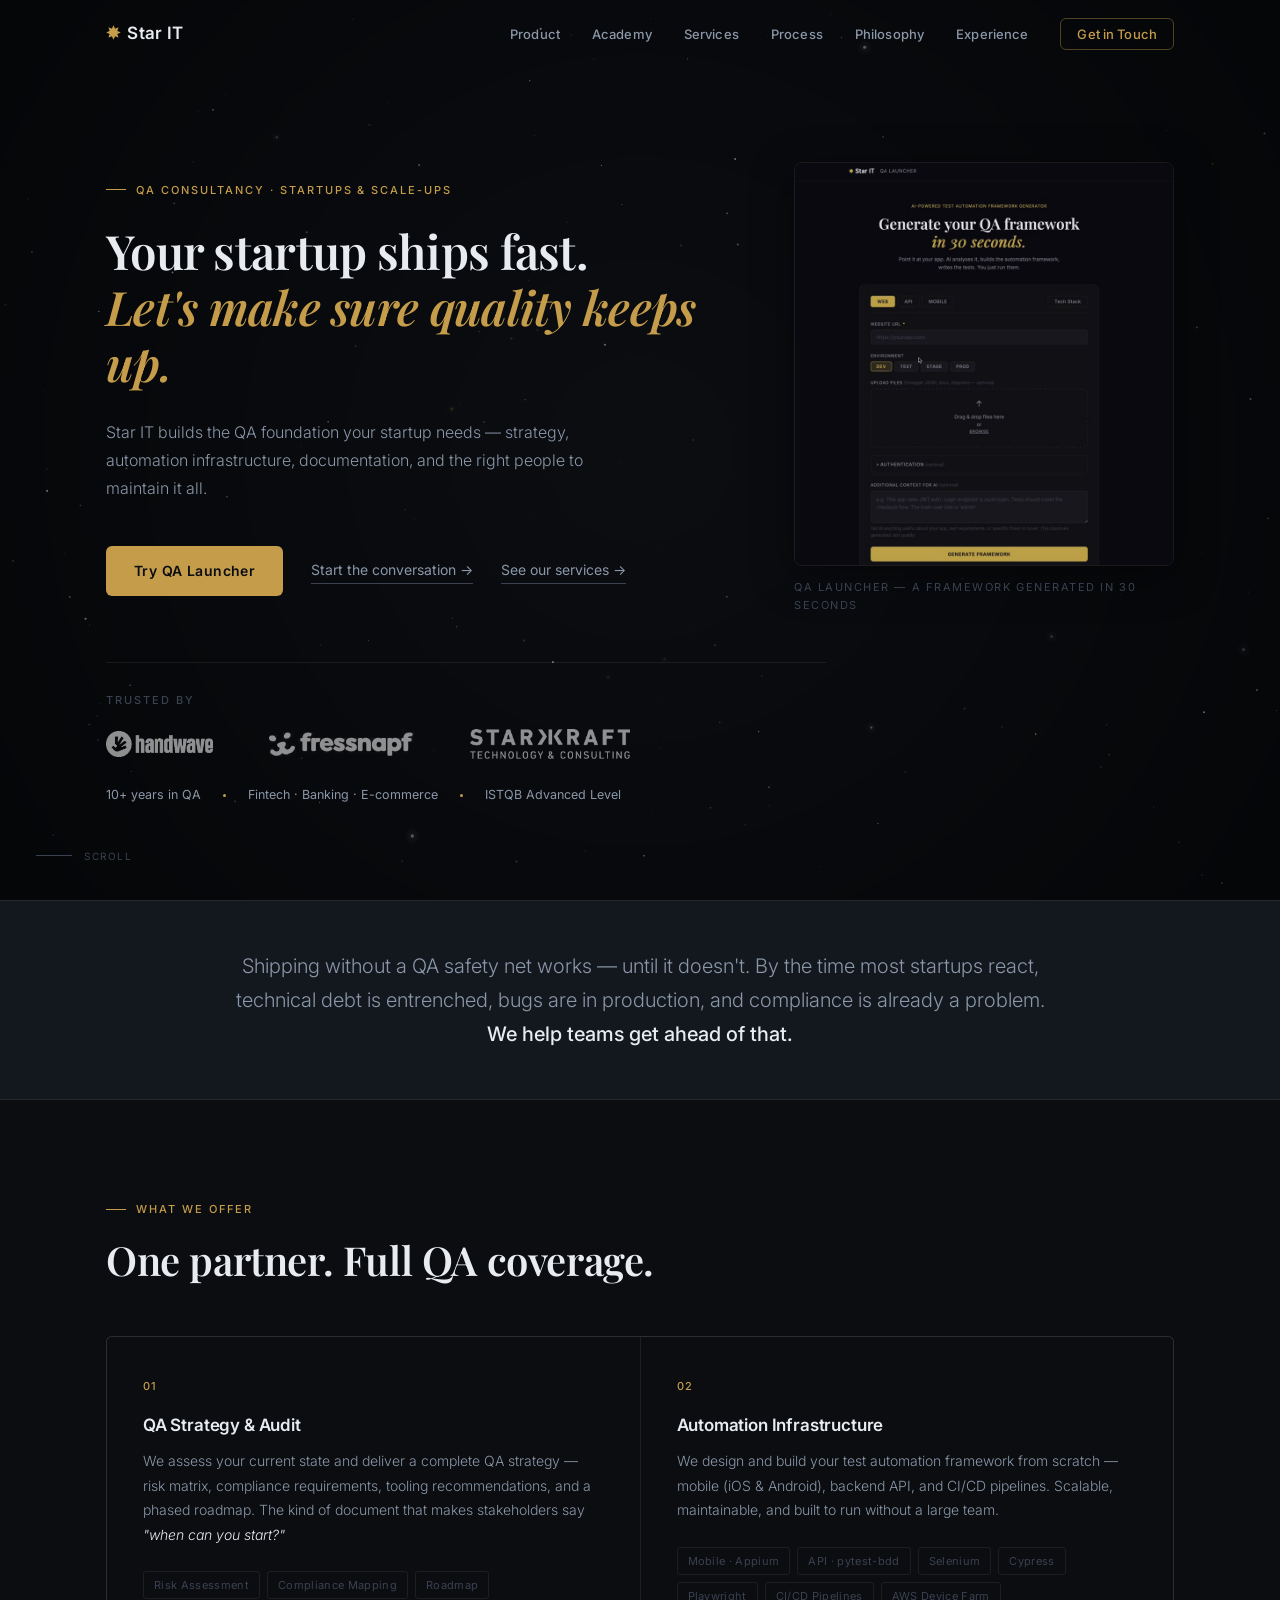
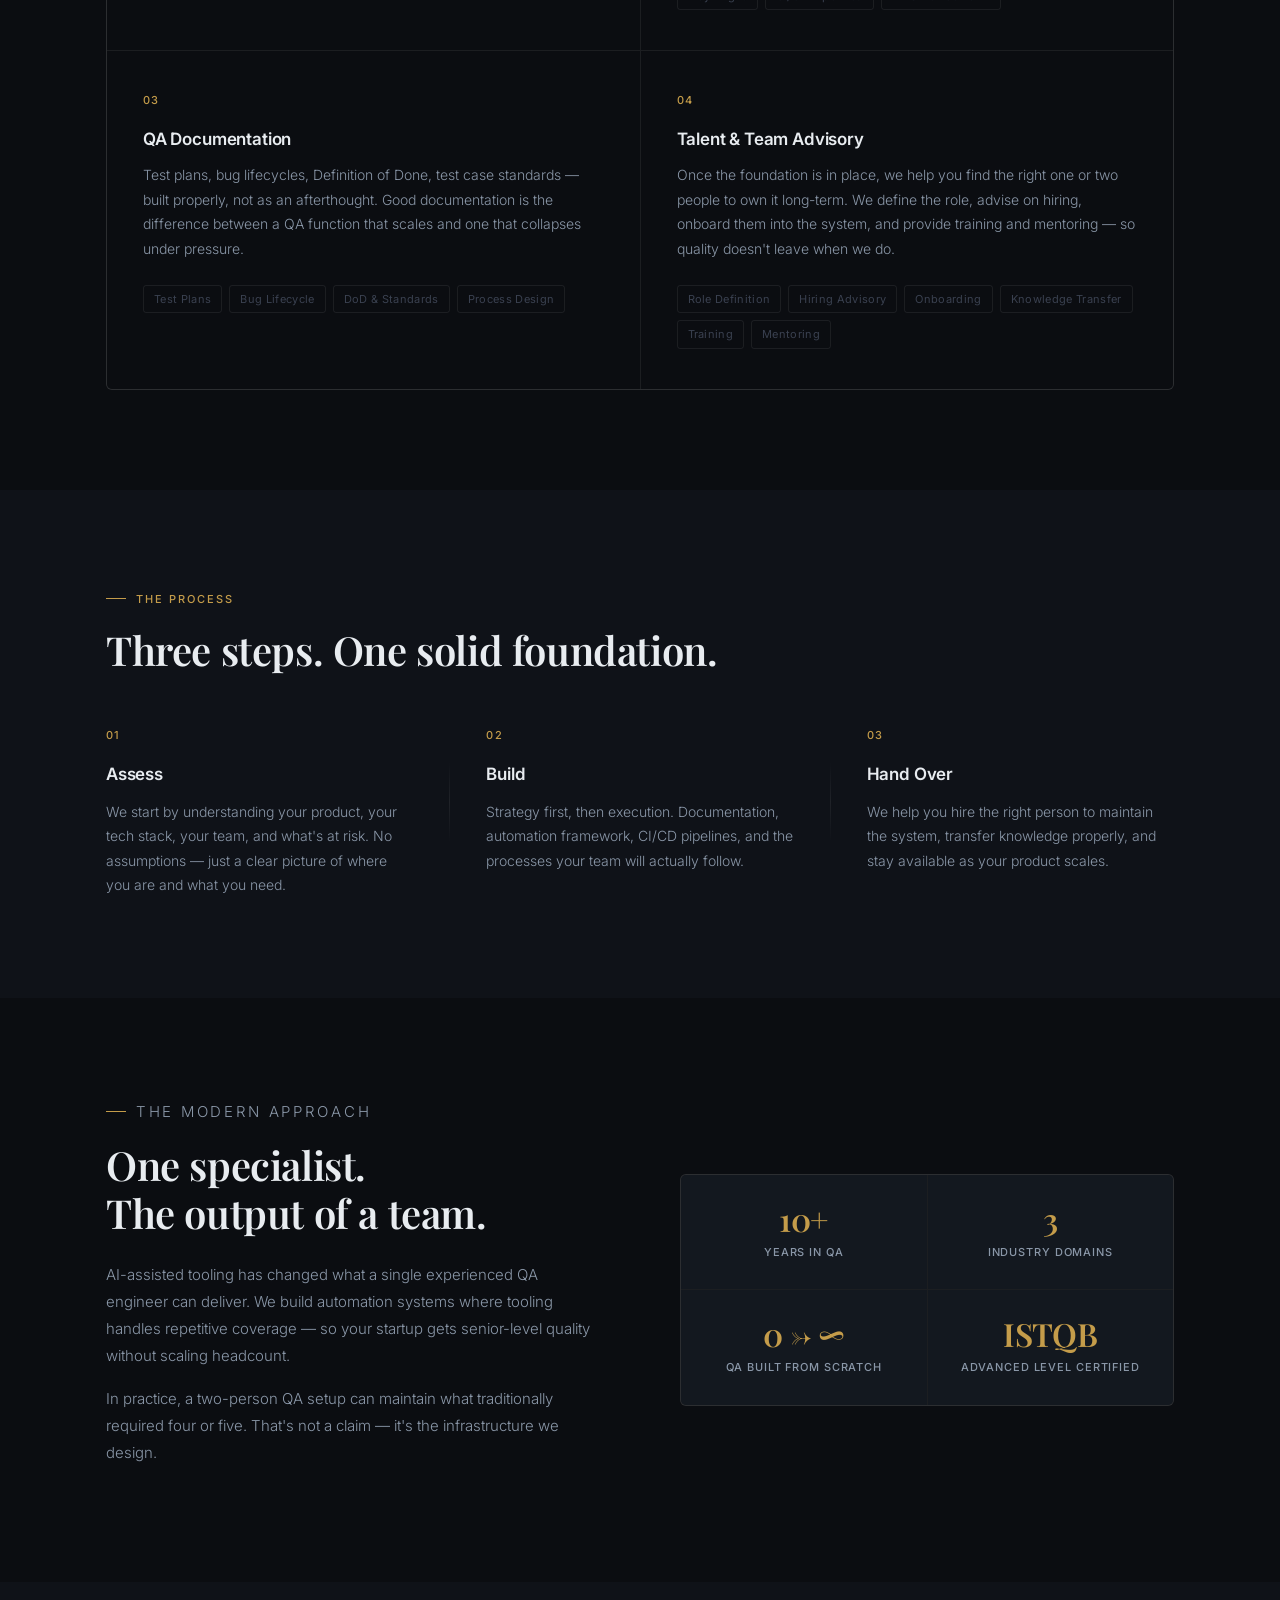
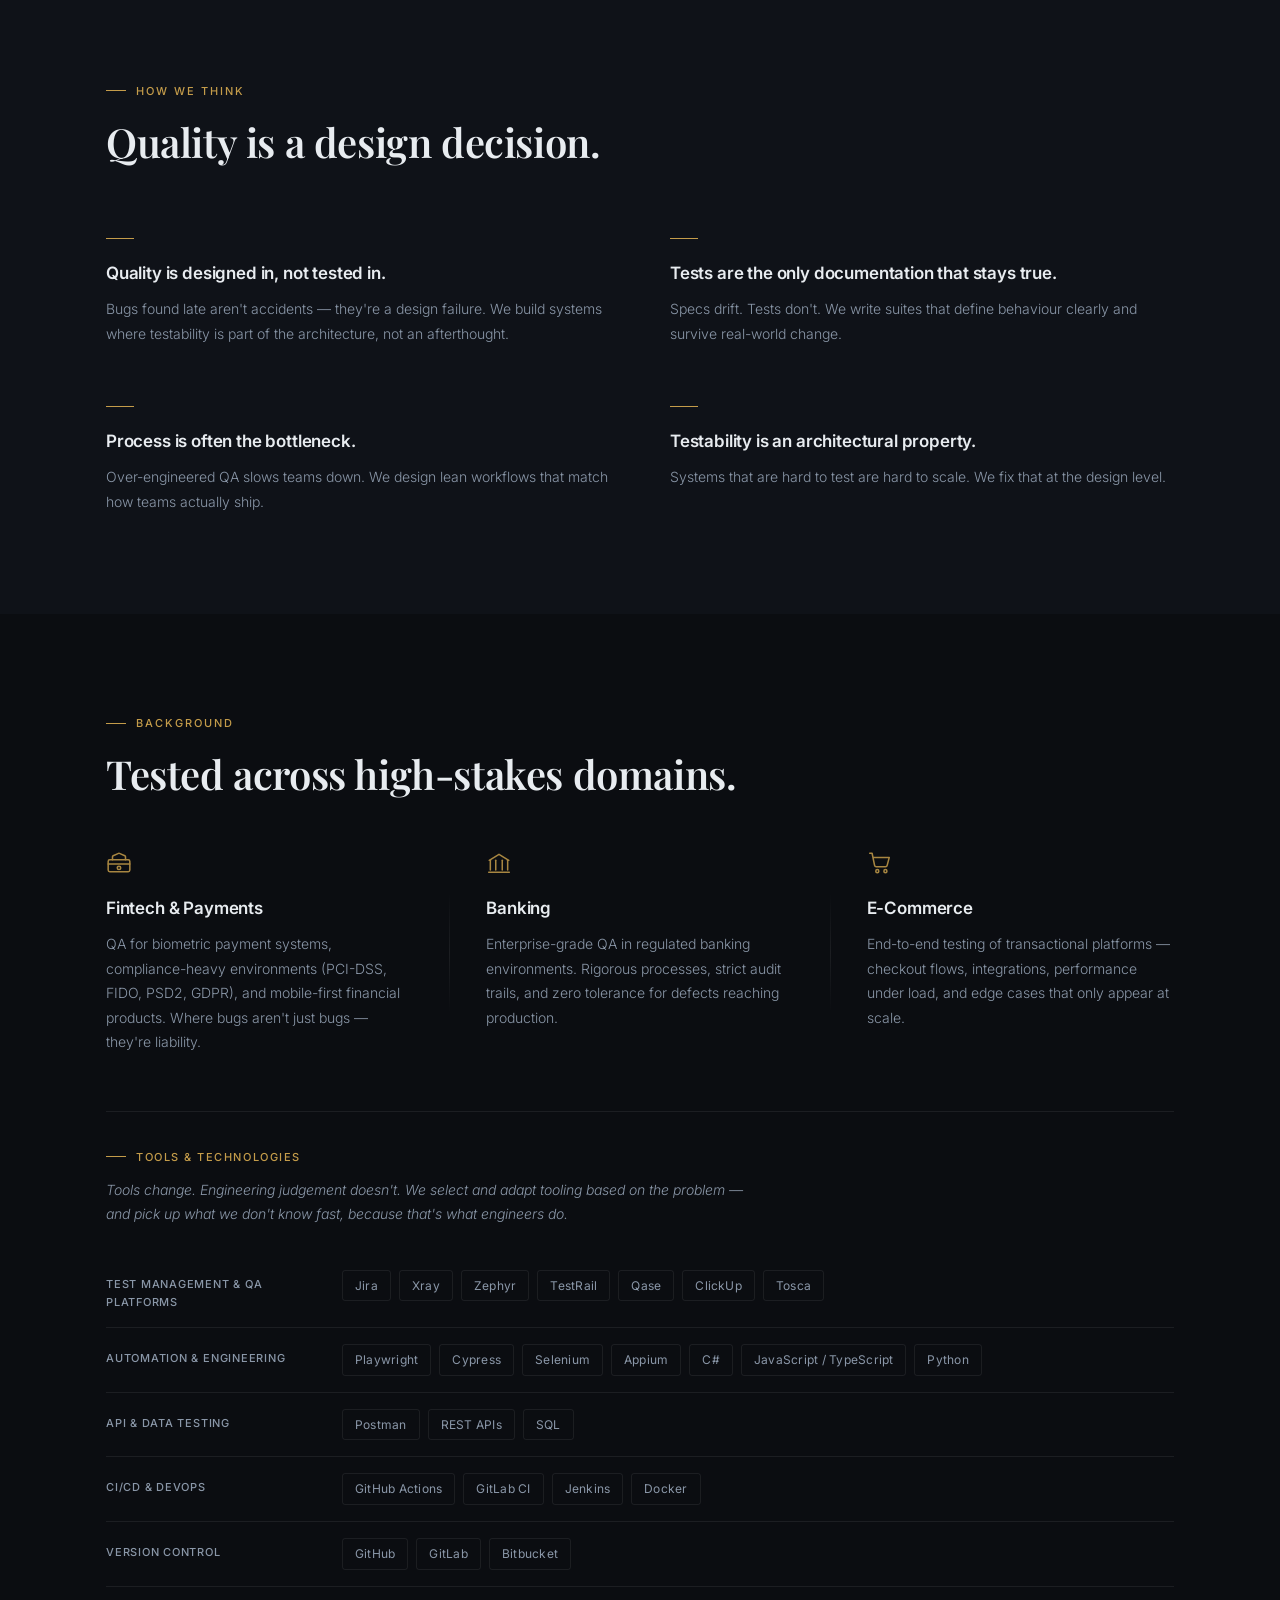
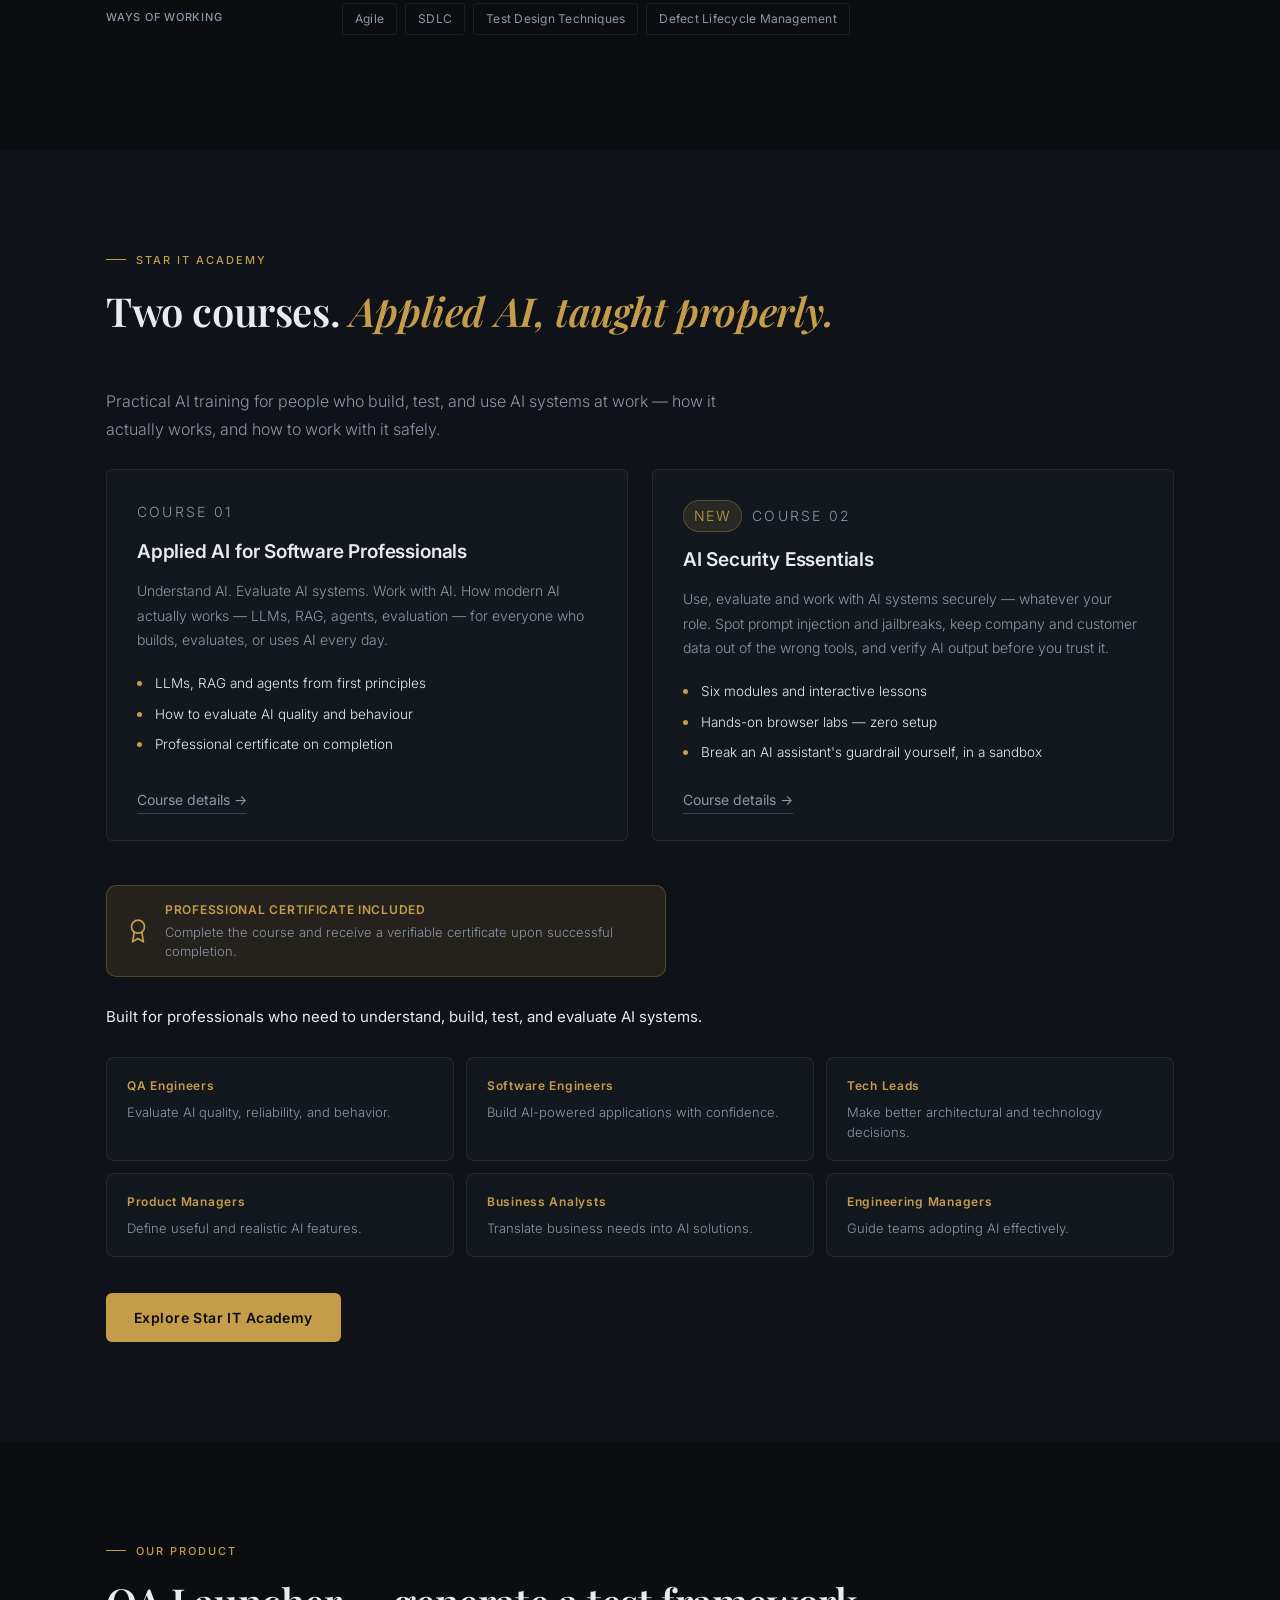
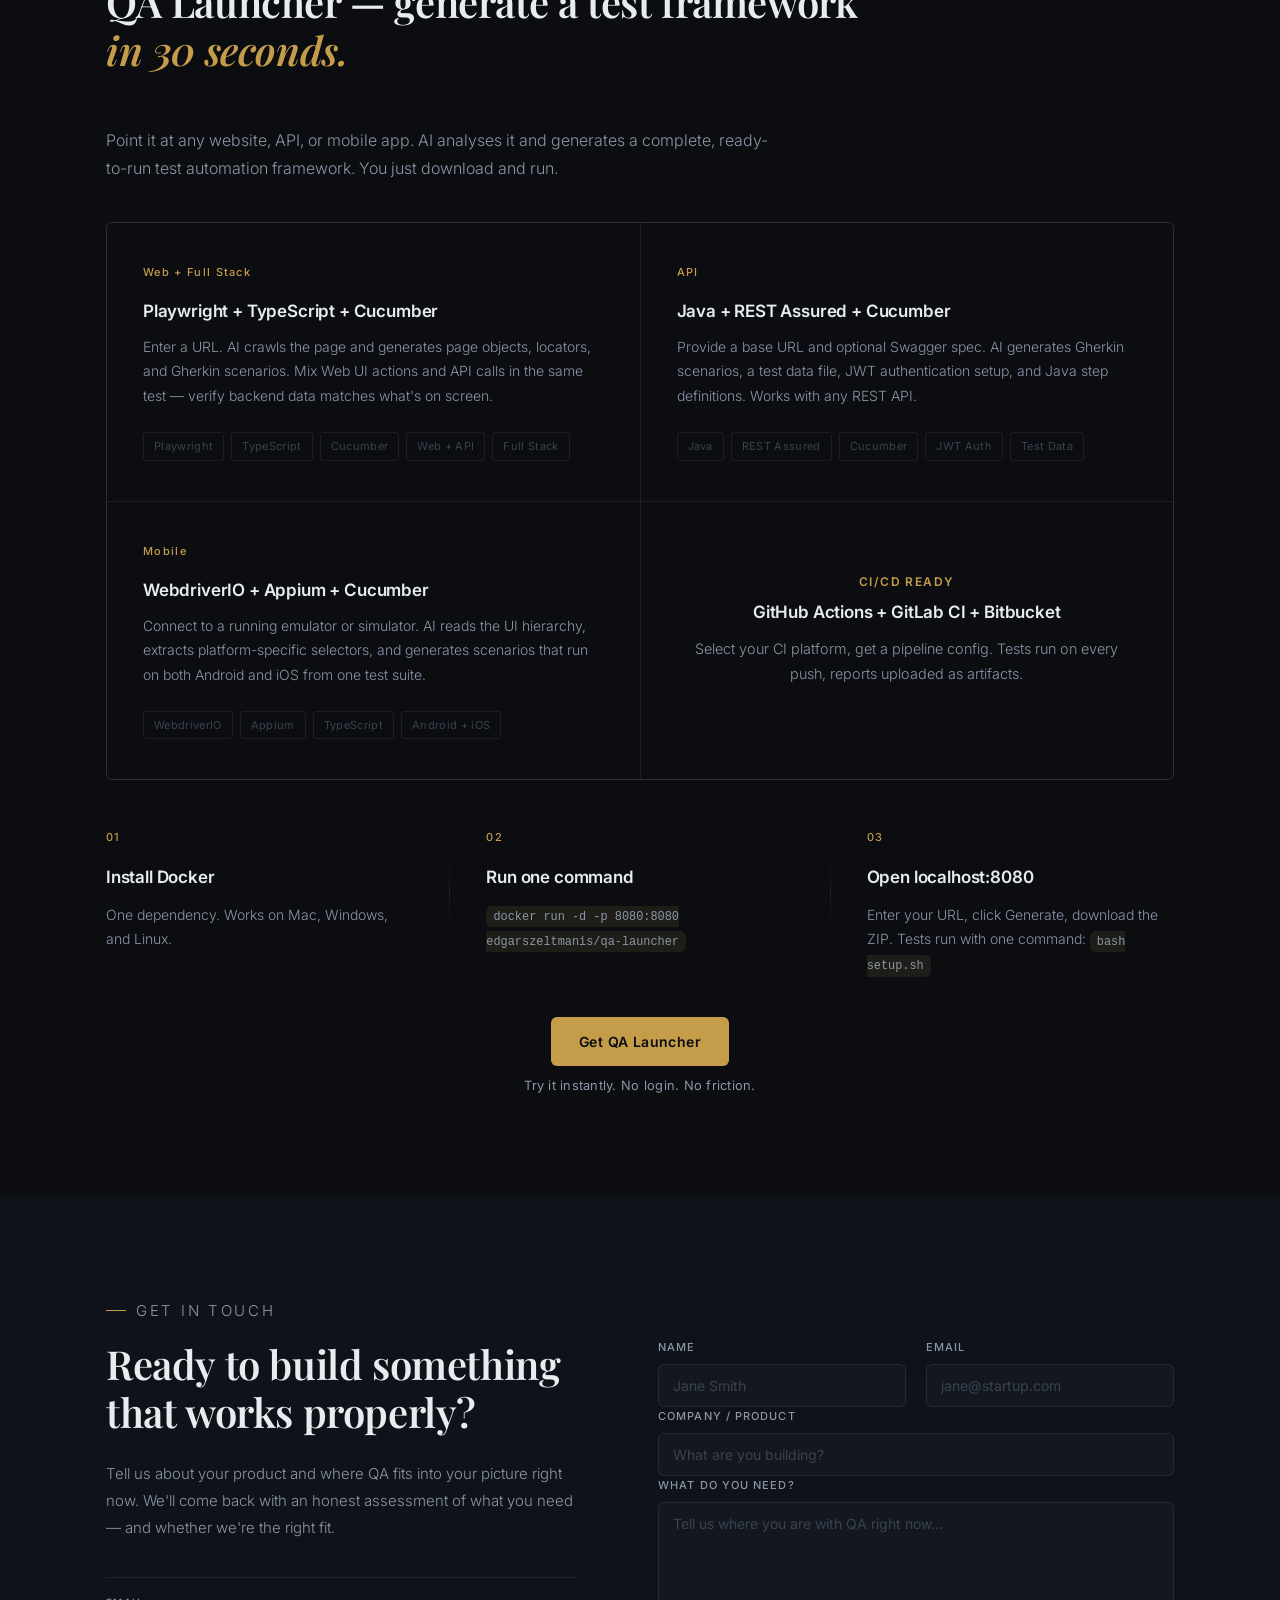
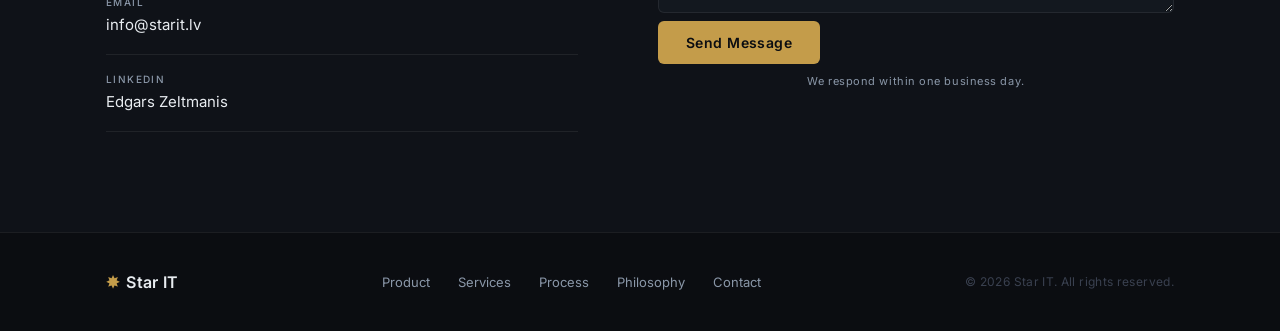
==== commit 4c223127: "feat(hero): put the product demo in the hero's empty half The hero's right side was blank and the pr" ====
--- a/index.html
+++ b/index.html
@@ -17,7 +17,7 @@
     <meta property="og:image" content="https://starit.lv/images/slide-1.jpg">
     <meta name="twitter:card" content="summary_large_image">
     <meta name="twitter:image" content="https://starit.lv/images/slide-1.jpg">
-    <link rel="stylesheet" href="style.css?v=6">
+    <link rel="stylesheet" href="style.css?v=7">
     <link rel="preconnect" href="https://fonts.googleapis.com">
     <link rel="preconnect" href="https://fonts.gstatic.com" crossorigin>
     <link href="https://fonts.googleapis.com/css2?family=Inter:wght@300;400;500;600&family=Playfair+Display:ital,wght@0,600;1,400&display=swap" rel="stylesheet">
@@ -56,18 +56,37 @@
     <section class="hero" id="hero">
         <canvas id="starCanvas"></canvas>
         <div class="hero-inner">
-            <p class="eyebrow reveal">QA Consultancy · Startups &amp; Scale-ups</p>
-            <h1 class="reveal reveal-d1">
-                Your startup ships fast.<br>
-                <em>Let's make sure quality keeps up.</em>
-            </h1>
-            <p class="hero-sub reveal reveal-d2">
-                Star IT builds the QA foundation your startup needs — strategy, automation infrastructure, documentation, and the right people to maintain it all.
-            </p>
-            <div class="hero-actions reveal reveal-d3">
-                <a href="#product" class="btn-primary">Try QA Launcher</a>
-                <a href="#contact" class="btn-text">Start the conversation →</a>
-                <a href="#services" class="btn-text">See our services →</a>
+            <div class="hero-grid">
+                <div class="hero-copy">
+                    <p class="eyebrow reveal">QA Consultancy · Startups &amp; Scale-ups</p>
+                    <h1 class="reveal reveal-d1">
+                        Your startup ships fast.<br>
+                        <em>Let's make sure quality keeps up.</em>
+                    </h1>
+                    <p class="hero-sub reveal reveal-d2">
+                        Star IT builds the QA foundation your startup needs — strategy, automation infrastructure, documentation, and the right people to maintain it all.
+                    </p>
+                    <div class="hero-actions reveal reveal-d3">
+                        <a href="#product" class="btn-primary">Try QA Launcher</a>
+                        <a href="#contact" class="btn-text">Start the conversation →</a>
+                        <a href="#services" class="btn-text">See our services →</a>
+                    </div>
+                </div>
+
+                <!-- The demo already existed on launcher.html; the hero's right
+                     half was empty and the primary CTA is "Try QA Launcher", so
+                     showing the product here reinforces the action rather than
+                     decorating around it. Poster paints first so the 1MB clip
+                     is never the largest contentful paint. -->
+                <figure class="hero-visual reveal reveal-d2">
+                    <video class="hero-demo" autoplay loop muted playsinline
+                           preload="metadata"
+                           poster="images/launcher-demo-poster.jpg"
+                           aria-label="QA Launcher generating a test framework">
+                        <source src="images/launcher-demo.mp4" type="video/mp4">
+                    </video>
+                    <figcaption>QA Launcher — a framework generated in 30 seconds</figcaption>
+                </figure>
             </div>
 
             <!-- Proof above the fold. A visitor should learn what we do, who we
--- a/style.css
+++ b/style.css
@@ -261,7 +261,9 @@
 .hero-inner .eyebrow { margin-bottom: 24px; }
 .hero-inner h1 {
     font-family: var(--font-display);
-    font-size: clamp(32px, 4.5vw, 58px);
+    /* Capped lower than before: the headline now shares the row with the demo,
+       so it sits in ~680px rather than the full container. */
+    font-size: clamp(30px, 3.7vw, 50px);
     font-weight: 600;
     line-height: 1.18;
     letter-spacing: -0.015em;
@@ -287,6 +289,48 @@
     gap: 28px;
     flex-wrap: wrap;
 }
+/* ── HERO GRID ──────────────────────── */
+/* Copy left, product demo right. The right half of the hero was empty, and the
+   primary CTA is "Try QA Launcher" — so the space earns its keep by showing the
+   thing the button leads to. */
+.hero-grid {
+    display: grid;
+    grid-template-columns: minmax(0, 1fr) minmax(0, 380px);
+    gap: clamp(32px, 5vw, 68px);
+    align-items: center;
+}
+.hero-copy { min-width: 0; }
+
+/* The clip is portrait (1200x1274), which is why it suits a column rather than
+   a band — it fills the hero's height instead of adding to it. */
+.hero-visual { min-width: 0; margin: 0; }
+.hero-demo {
+    display: block;
+    width: 100%;
+    height: auto;
+    border-radius: 8px;
+    border: 1px solid var(--border);
+    box-shadow: 0 10px 44px rgba(0, 0, 0, 0.45);
+}
+.hero-visual figcaption {
+    margin-top: 12px;
+    font-size: 11px;
+    letter-spacing: 0.14em;
+    text-transform: uppercase;
+    color: var(--subtle);
+}
+
+@media (max-width: 1000px) {
+    .hero-grid { grid-template-columns: 1fr; gap: 36px; }
+    .hero-visual { max-width: 420px; }
+}
+/* Phones don't get the clip: a 1MB autoplay in the hero is the wrong trade on a
+   mobile connection, and the poster alone would be a still of a UI too small to
+   read at that width. */
+@media (max-width: 760px) {
+    .hero-visual { display: none; }
+}
+
 /* ── HERO PROOF ─────────────────────── */
 /* Client marks are flattened to white PNGs with alpha and tinted by opacity —
    three logos in their own brand colours (green, green, blue) would fight the
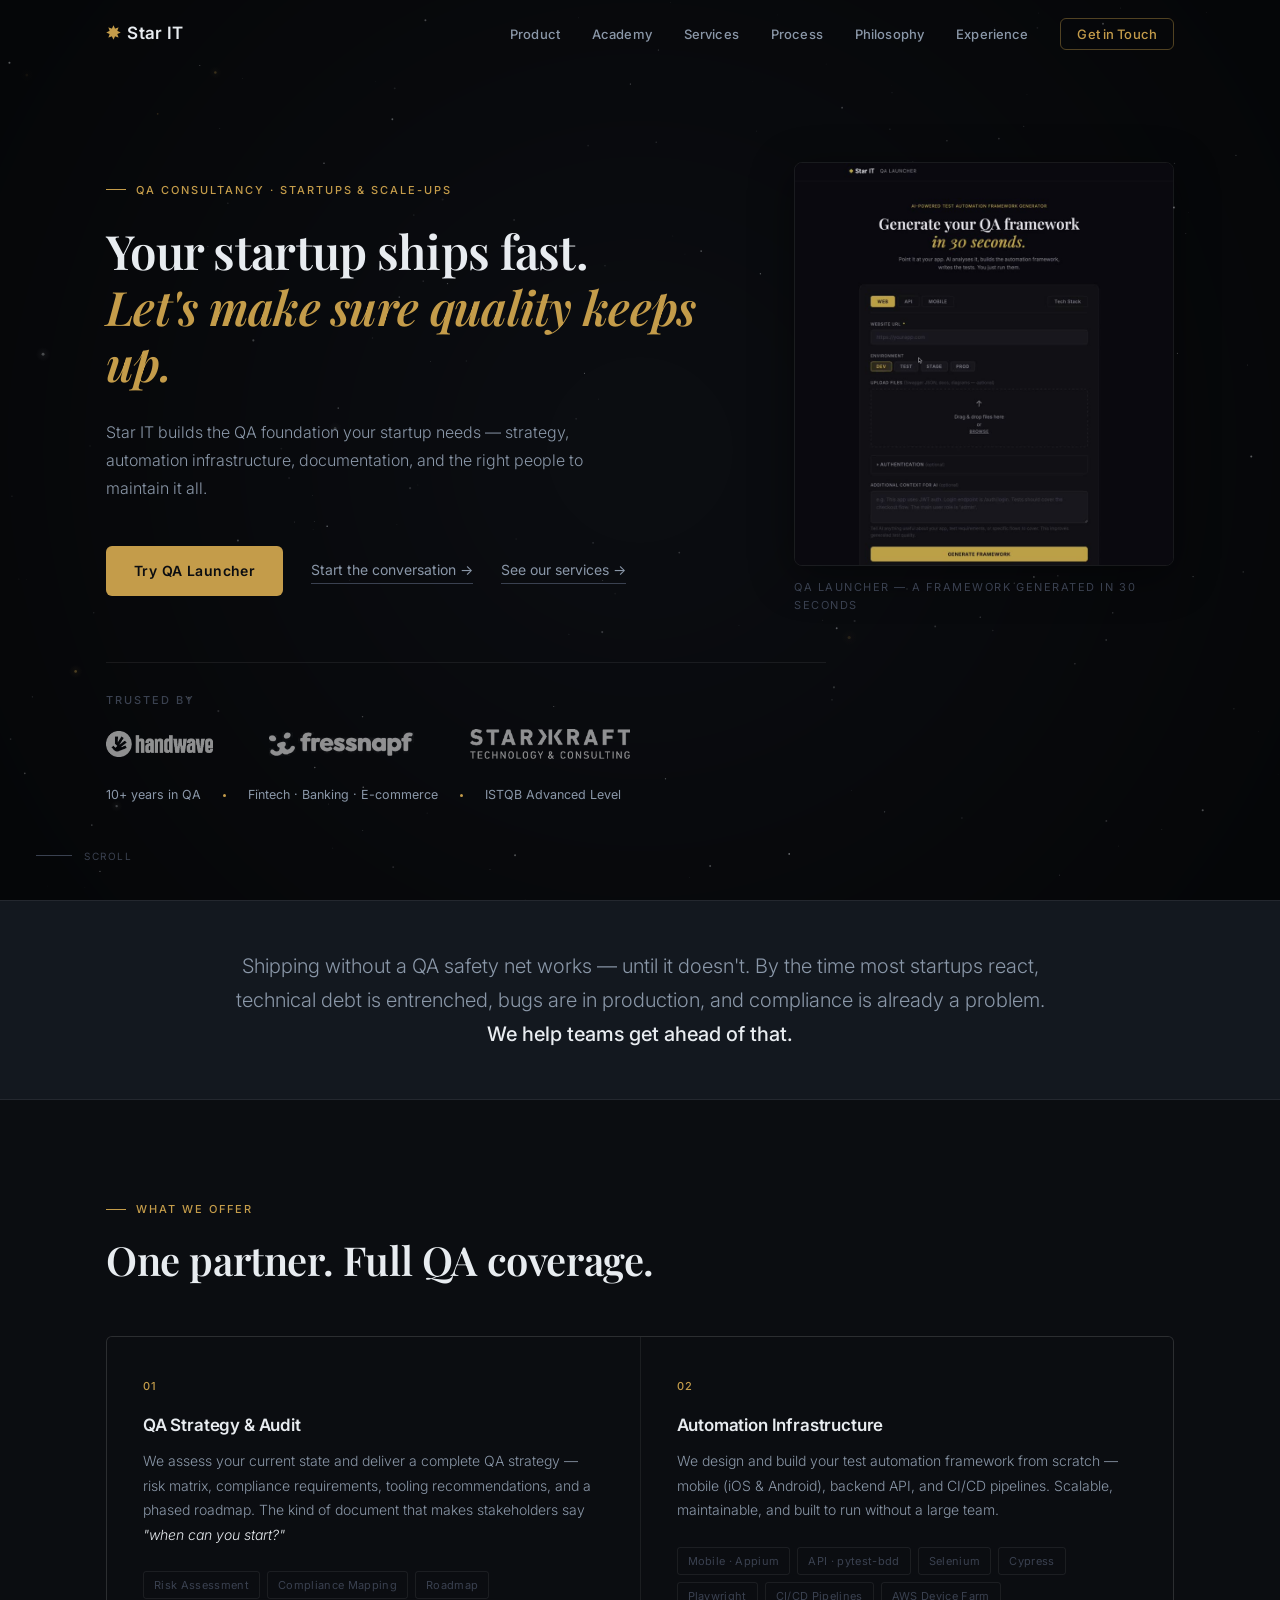
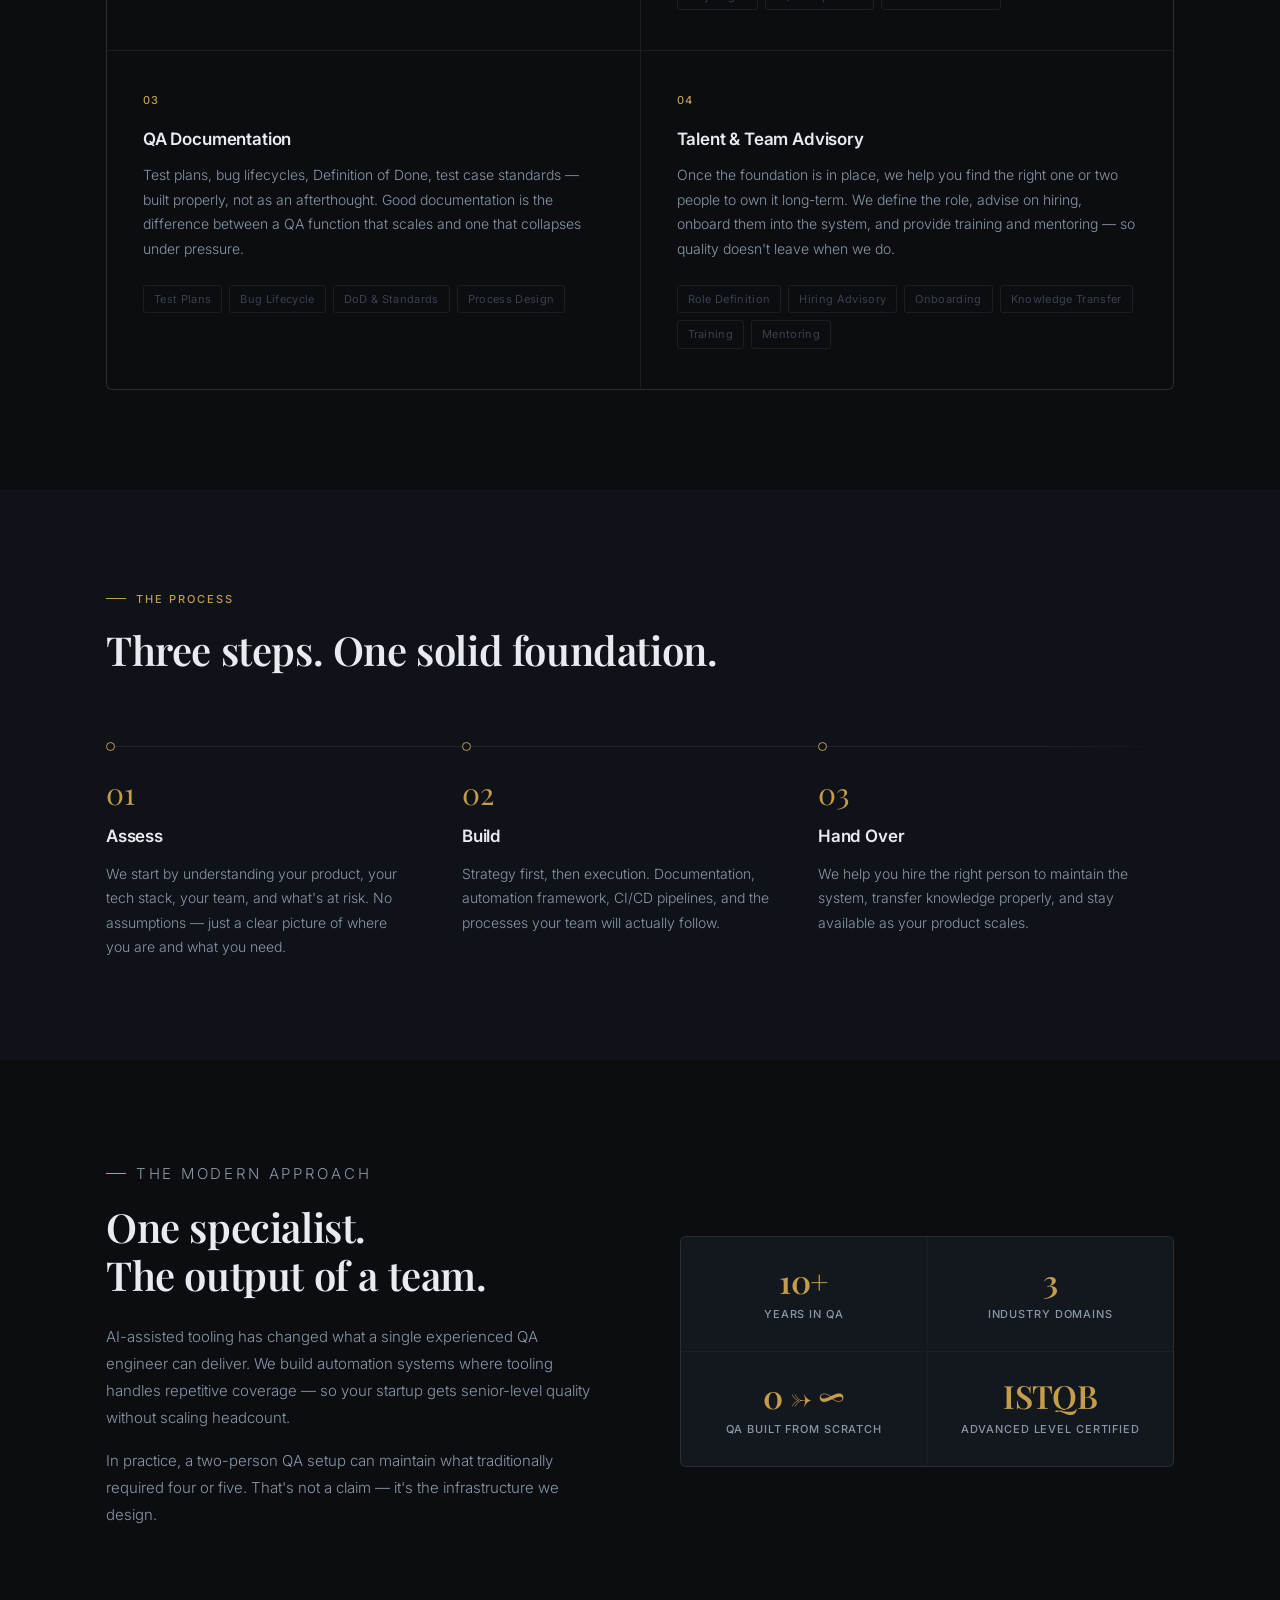
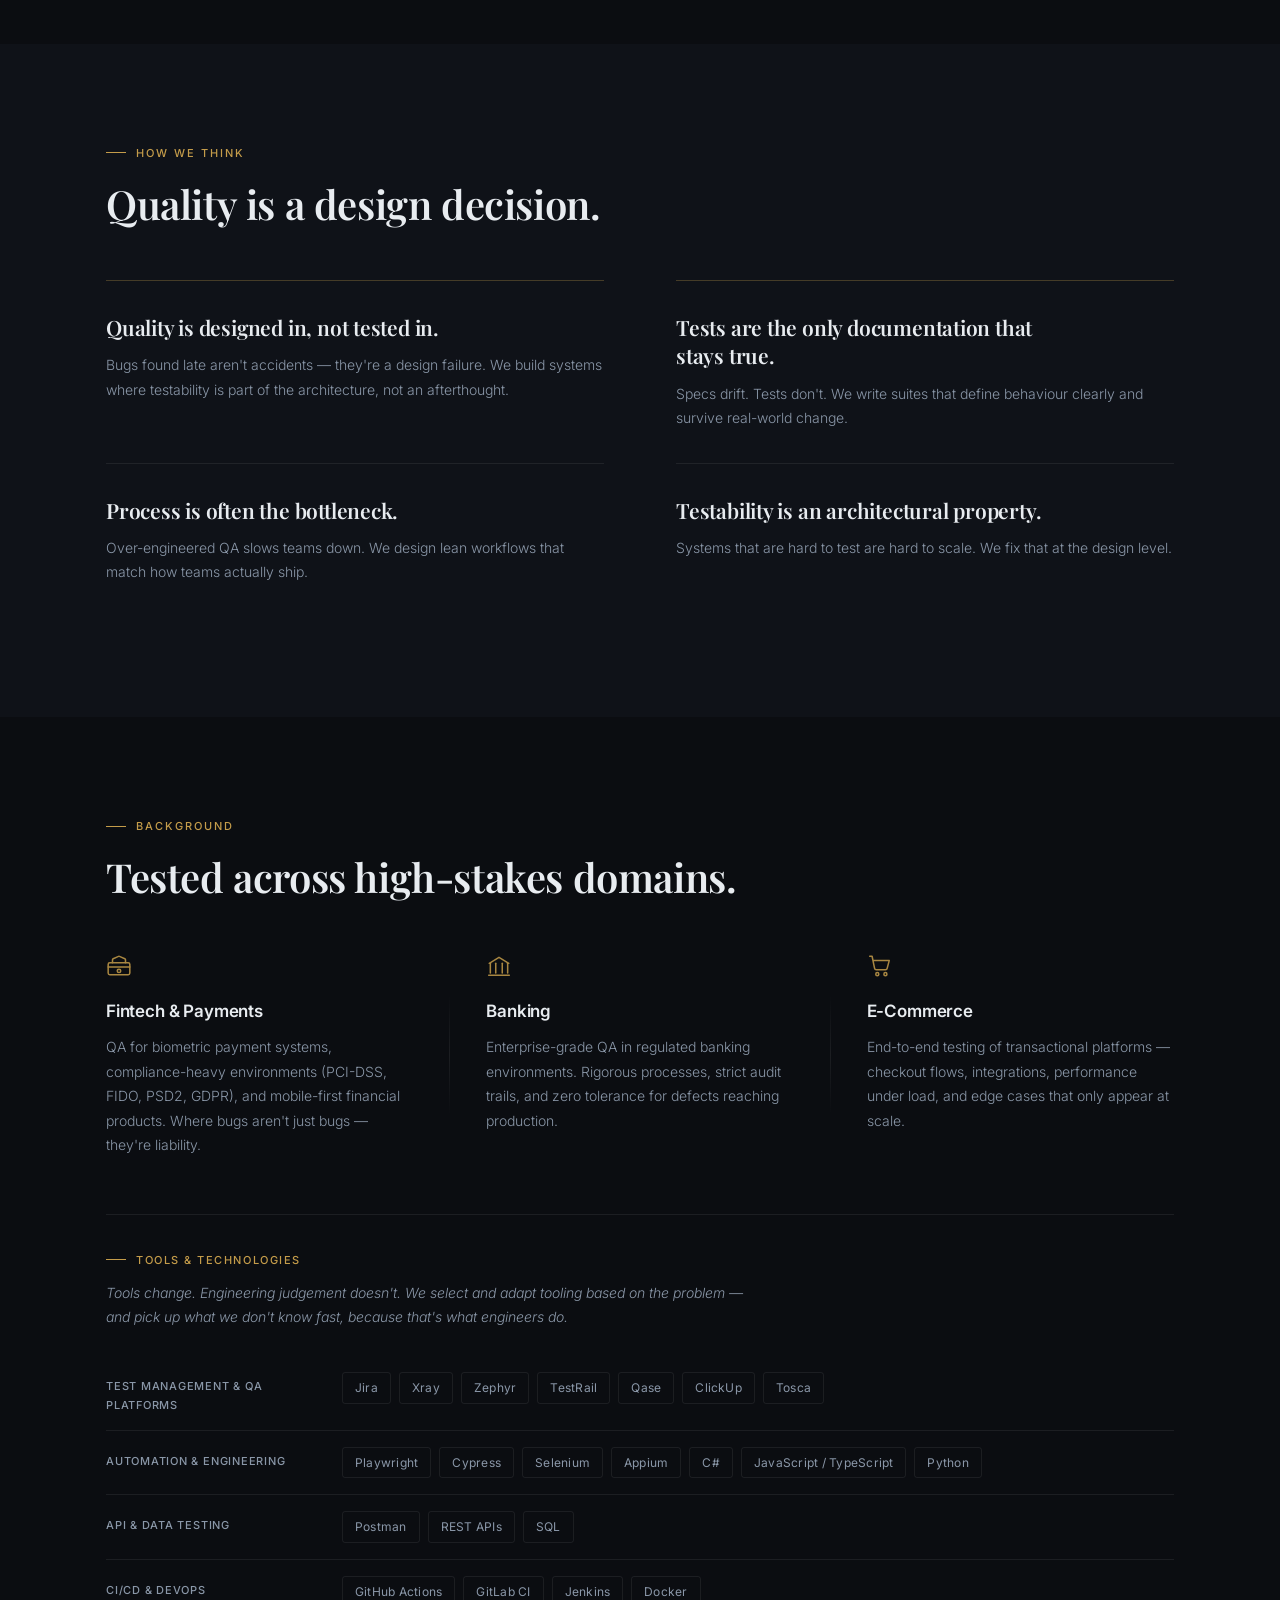
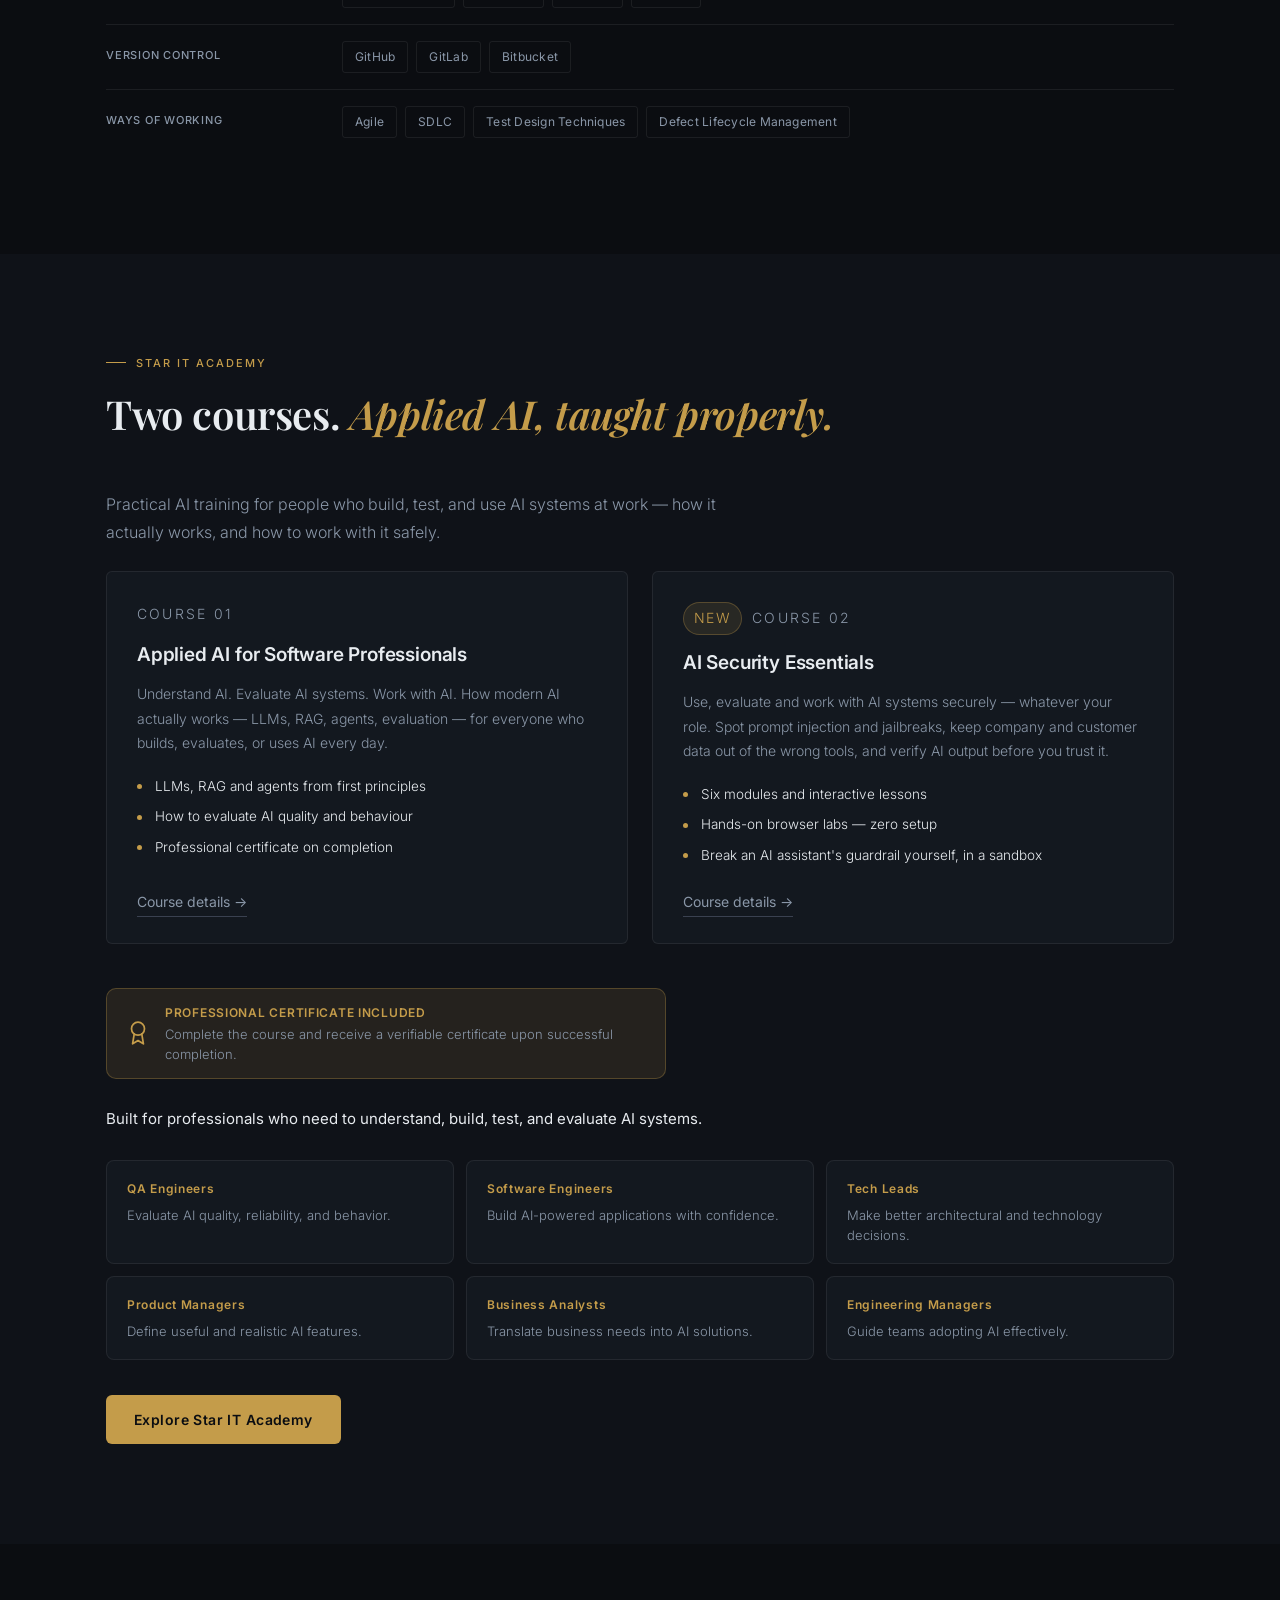
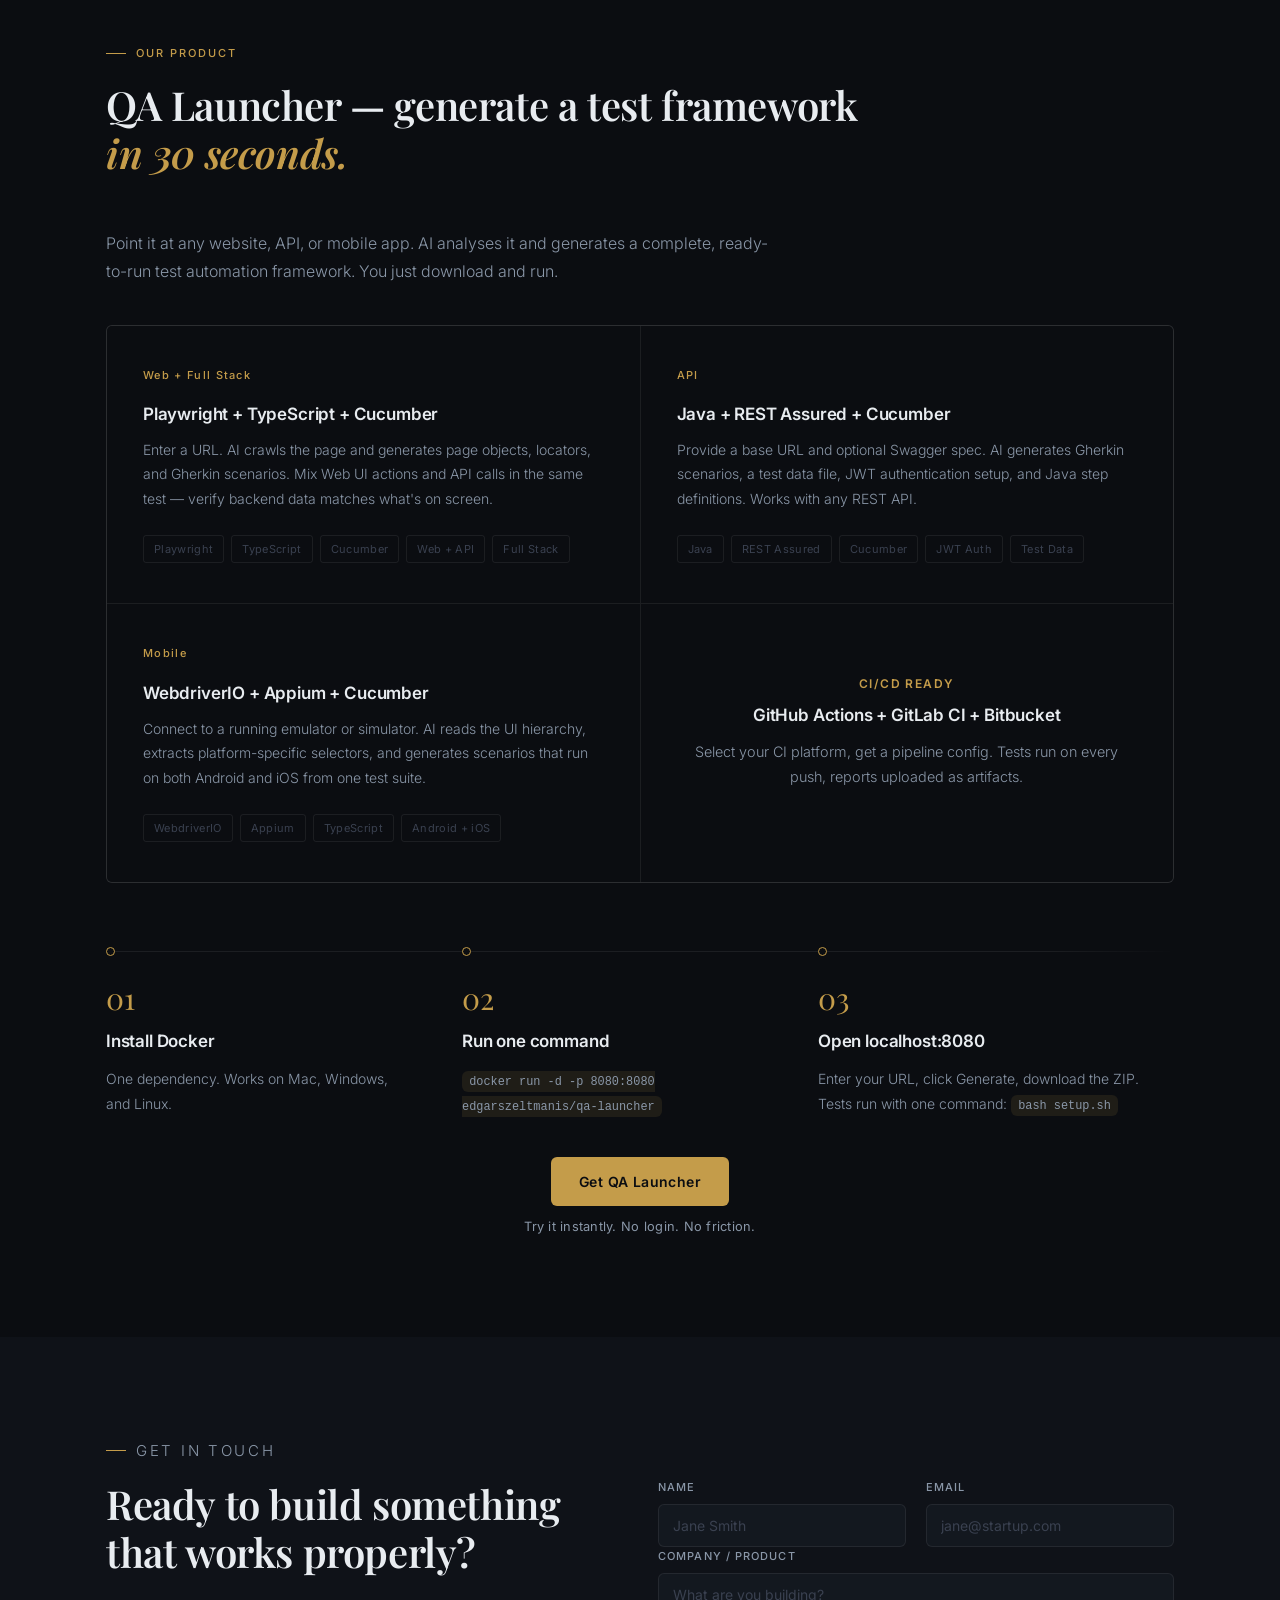
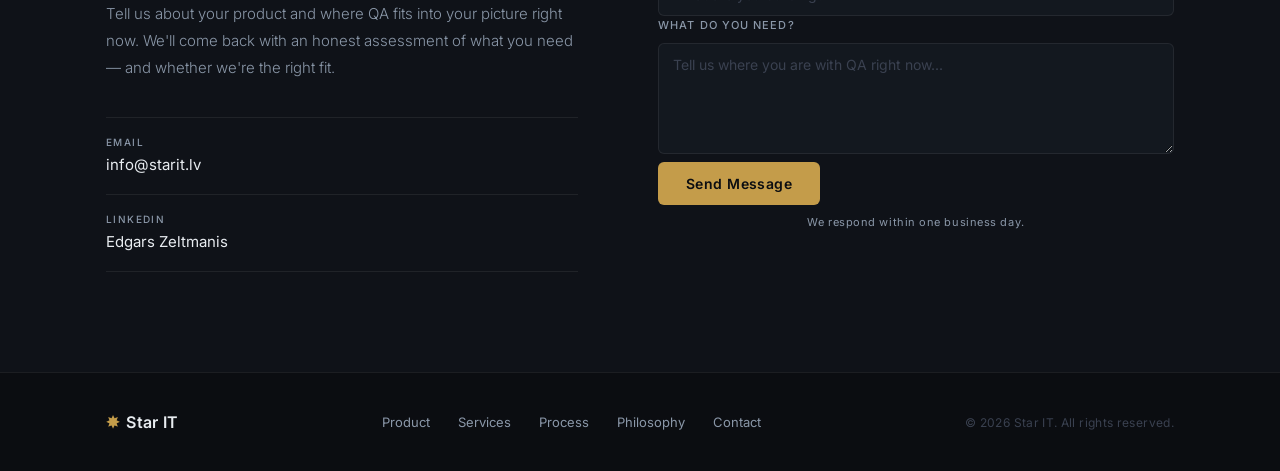
==== commit 497bea1a: "style: give Process and Philosophy their own silhouettes Nine sections shared one rhythm — eyebrow, " ====
--- a/index.html
+++ b/index.html
@@ -17,7 +17,7 @@
     <meta property="og:image" content="https://starit.lv/images/slide-1.jpg">
     <meta name="twitter:card" content="summary_large_image">
     <meta name="twitter:image" content="https://starit.lv/images/slide-1.jpg">
-    <link rel="stylesheet" href="style.css?v=7">
+    <link rel="stylesheet" href="style.css?v=8">
     <link rel="preconnect" href="https://fonts.googleapis.com">
     <link rel="preconnect" href="https://fonts.gstatic.com" crossorigin>
     <link href="https://fonts.googleapis.com/css2?family=Inter:wght@300;400;500;600&family=Playfair+Display:ital,wght@0,600;1,400&display=swap" rel="stylesheet">
@@ -177,13 +177,11 @@
                     <h3>Assess</h3>
                     <p>We start by understanding your product, your tech stack, your team, and what's at risk. No assumptions — just a clear picture of where you are and what you need.</p>
                 </div>
-                <div class="step-line"></div>
                 <div class="step reveal reveal-d1">
                     <div class="step-num">02</div>
                     <h3>Build</h3>
                     <p>Strategy first, then execution. Documentation, automation framework, CI/CD pipelines, and the processes your team will actually follow.</p>
                 </div>
-                <div class="step-line"></div>
                 <div class="step reveal reveal-d2">
                     <div class="step-num">03</div>
                     <h3>Hand Over</h3>
@@ -473,13 +471,11 @@
                     <h3>Install Docker</h3>
                     <p>One dependency. Works on Mac, Windows, and Linux.</p>
                 </div>
-                <div class="step-line"></div>
                 <div class="step reveal reveal-d1">
                     <div class="step-num">02</div>
                     <h3>Run one command</h3>
                     <p><code style="background:rgba(201,168,76,0.1);padding:0.3em 0.6em;border-radius:6px;font-size:0.85em">docker run -d -p 8080:8080 edgarszeltmanis/qa-launcher</code></p>
                 </div>
-                <div class="step-line"></div>
                 <div class="step reveal reveal-d2">
                     <div class="step-num">03</div>
                     <h3>Open localhost:8080</h3>
--- a/style.css
+++ b/style.css
@@ -637,33 +637,54 @@
 .card:hover .tags span { color: var(--muted); border-color: var(--border-h); }
 
 /* ── HOW IT WORKS ───────────────────── */
+/* A sequence, drawn as one. Three equal columns with faint dividers read as
+   three parallel things; Assess -> Build -> Hand Over is an order, and the rail
+   with nodes on it says so. It also gives this section a silhouette no other
+   section on the page has. */
 .steps {
-    display: flex;
-    align-items: flex-start;
+    display: grid;
+    grid-template-columns: repeat(3, 1fr);
+    position: relative;
+    padding-top: 52px;
+}
+.steps::before {
+    content: '';
+    position: absolute;
+    top: 20px;
+    left: 0;
+    right: 0;
+    height: 1px;
+    background: linear-gradient(to right, var(--border) 0%, var(--border) 88%, transparent 100%);
 }
 .step {
-    flex: 1;
-    padding: 0 36px;
-}
-.step:first-child { padding-left: 0; }
-.step:last-child  { padding-right: 0; }
+    position: relative;
+    padding-right: 48px;
+}
+.step:last-child { padding-right: 0; }
+/* The node sits on the rail and has to hide it, so its fill must match the
+   section behind it — .steps is used in both a default and an -alt section. */
+.step::before {
+    content: '';
+    position: absolute;
+    top: -36px;
+    left: 0;
+    width: 9px;
+    height: 9px;
+    border-radius: 50%;
+    background: var(--bg);
+    border: 1px solid var(--gold);
+}
+.section-alt .step::before { background: var(--bg-alt); }
 .step-num {
-    font-size: 11px;
-    font-weight: 500;
-    letter-spacing: 0.12em;
-    color: var(--gold);
-    margin-bottom: 16px;
+    font-family: var(--font-display);
+    font-size: 30px;
+    line-height: 1;
+    color: var(--gold);
+    margin-bottom: 14px;
 }
 .step h3 { margin-bottom: 12px; }
 .step p { font-size: 14px; color: var(--muted); line-height: 1.75; font-weight: 300; }
-.step-line {
-    width: 1px;
-    height: 80px;
-    background: linear-gradient(to bottom, transparent, var(--border), transparent);
-    flex-shrink: 0;
-    align-self: center;
-    margin-top: -20px;
-}
+
 
 /* ── EFFICIENCY ─────────────────────── */
 .two-col {
@@ -714,19 +735,31 @@
 }
 
 /* ── PHILOSOPHY ─────────────────────── */
+/* The beliefs section carries the firm's voice, so it is set as statements
+   rather than as a fourth card grid: the claim in the display serif at the size
+   of a sub-heading, the reasoning small beneath it, hairline rules instead of
+   boxes. Same content, different register. */
 .phil-grid {
     display: grid;
     grid-template-columns: 1fr 1fr;
-    gap: 40px 60px;
-}
-.phil-item { padding-top: 20px; }
-.phil-bar {
-    width: 28px;
-    height: 1px;
-    background: var(--gold);
-    margin-bottom: 20px;
-}
-.phil-item h3 { margin-bottom: 10px; }
+    gap: 0 72px;
+}
+.phil-item {
+    padding: 32px 0;
+    border-top: 1px solid var(--border);
+}
+/* Both columns start against the section rule rather than only the first two. */
+.phil-item:nth-child(-n + 2) { border-top-color: var(--border-h); }
+.phil-bar { display: none; }
+.phil-item h3 {
+    font-family: var(--font-display);
+    font-size: 21px;
+    font-weight: 600;
+    line-height: 1.35;
+    letter-spacing: -0.01em;
+    margin-bottom: 12px;
+    max-width: 30ch;
+}
 .phil-item p { font-size: 14px; color: var(--muted); line-height: 1.75; font-weight: 300; }
 
 /* ── EXPERIENCE ─────────────────────── */
@@ -915,10 +948,15 @@
     .cards { grid-template-columns: 1fr; }
     .audience-grid { grid-template-columns: 1fr 1fr; }
     .two-col { grid-template-columns: 1fr; gap: 52px; }
-    .phil-grid { grid-template-columns: 1fr; gap: 32px; }
-    .steps { flex-direction: column; gap: 36px; }
+    /* Each phil-item already carries its own top rule and vertical padding, so
+       a grid gap here would double the spacing. */
+    .phil-grid { grid-template-columns: 1fr; gap: 0; }
+    /* Stacked, a horizontal rail means nothing — the serif numerals carry the
+       sequence on their own. */
+    .steps { grid-template-columns: 1fr; gap: 36px; padding-top: 0; }
+    .steps::before { content: none; }
     .step { padding: 0; }
-    .step-line { display: none; }
+    .step::before { content: none; }
     .exp-row { flex-direction: column; gap: 36px; }
     .exp-item { padding: 0; }
     .exp-div { display: none; }
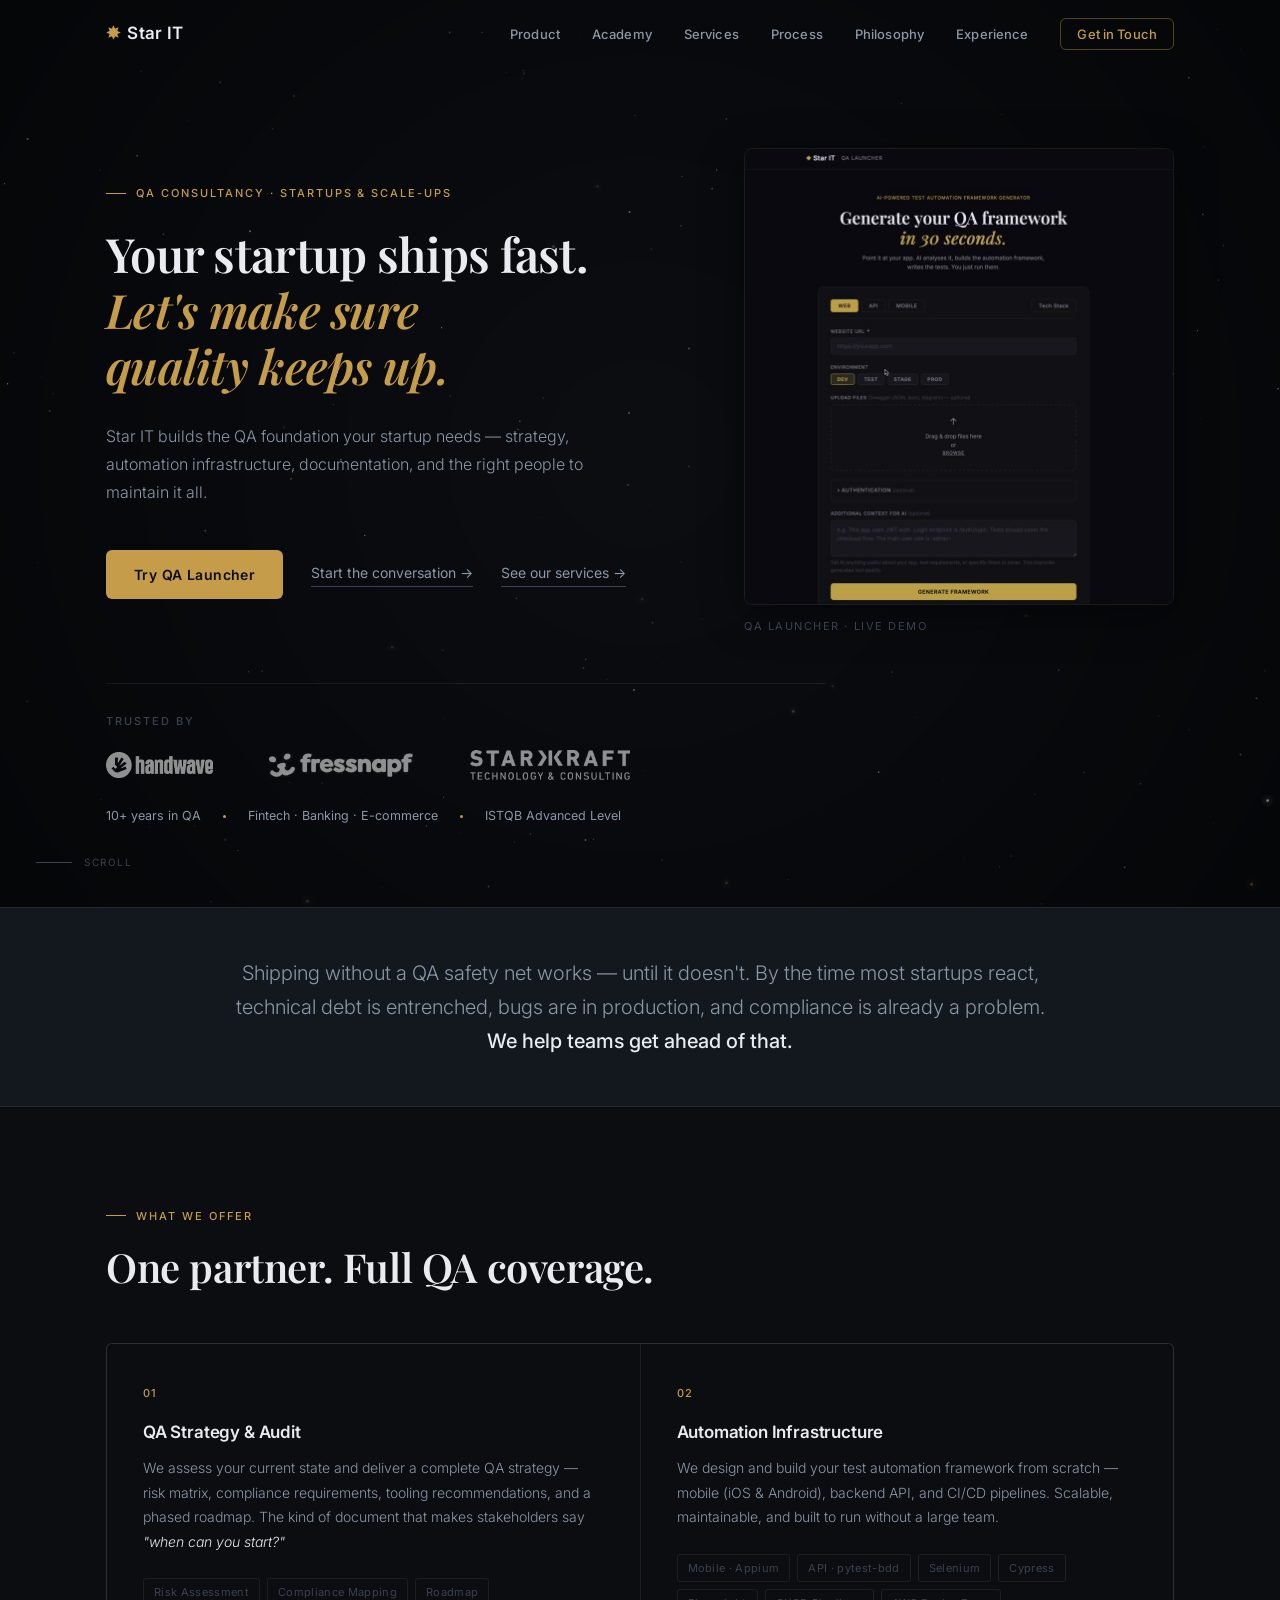
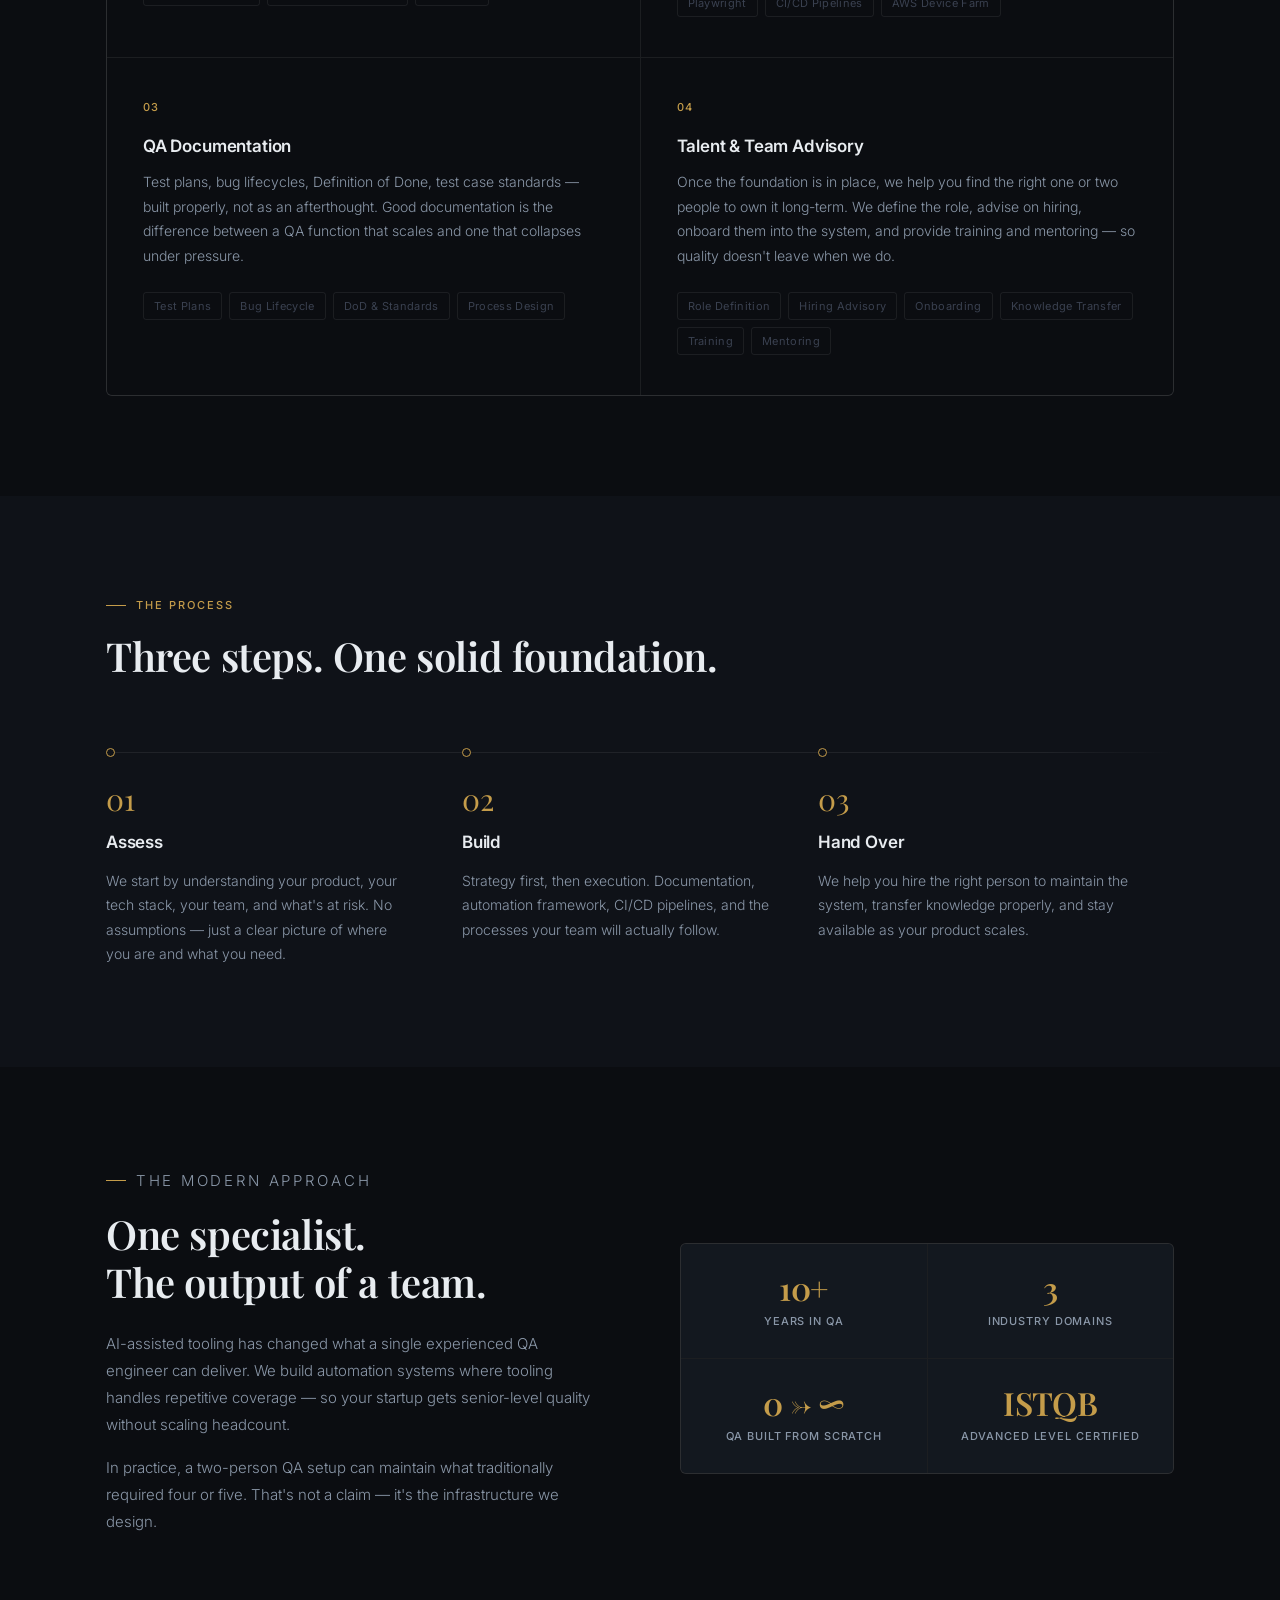
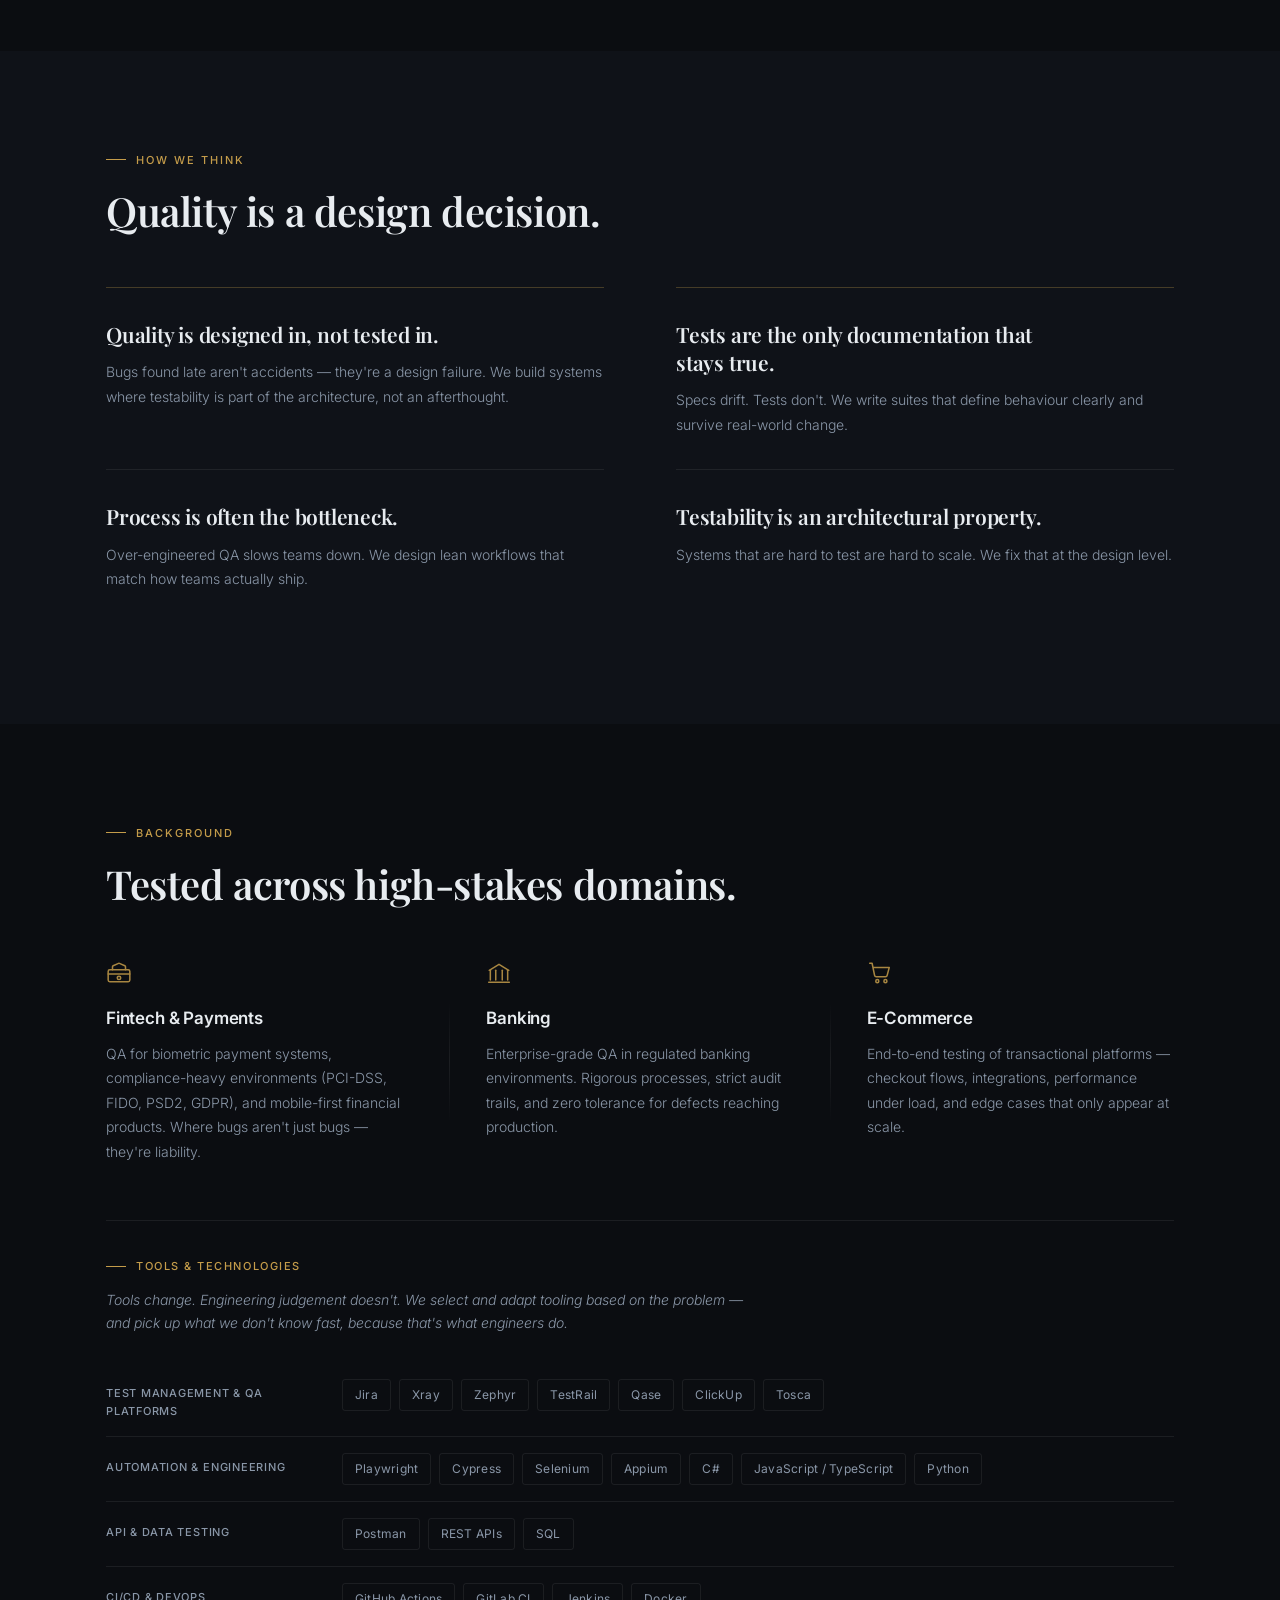
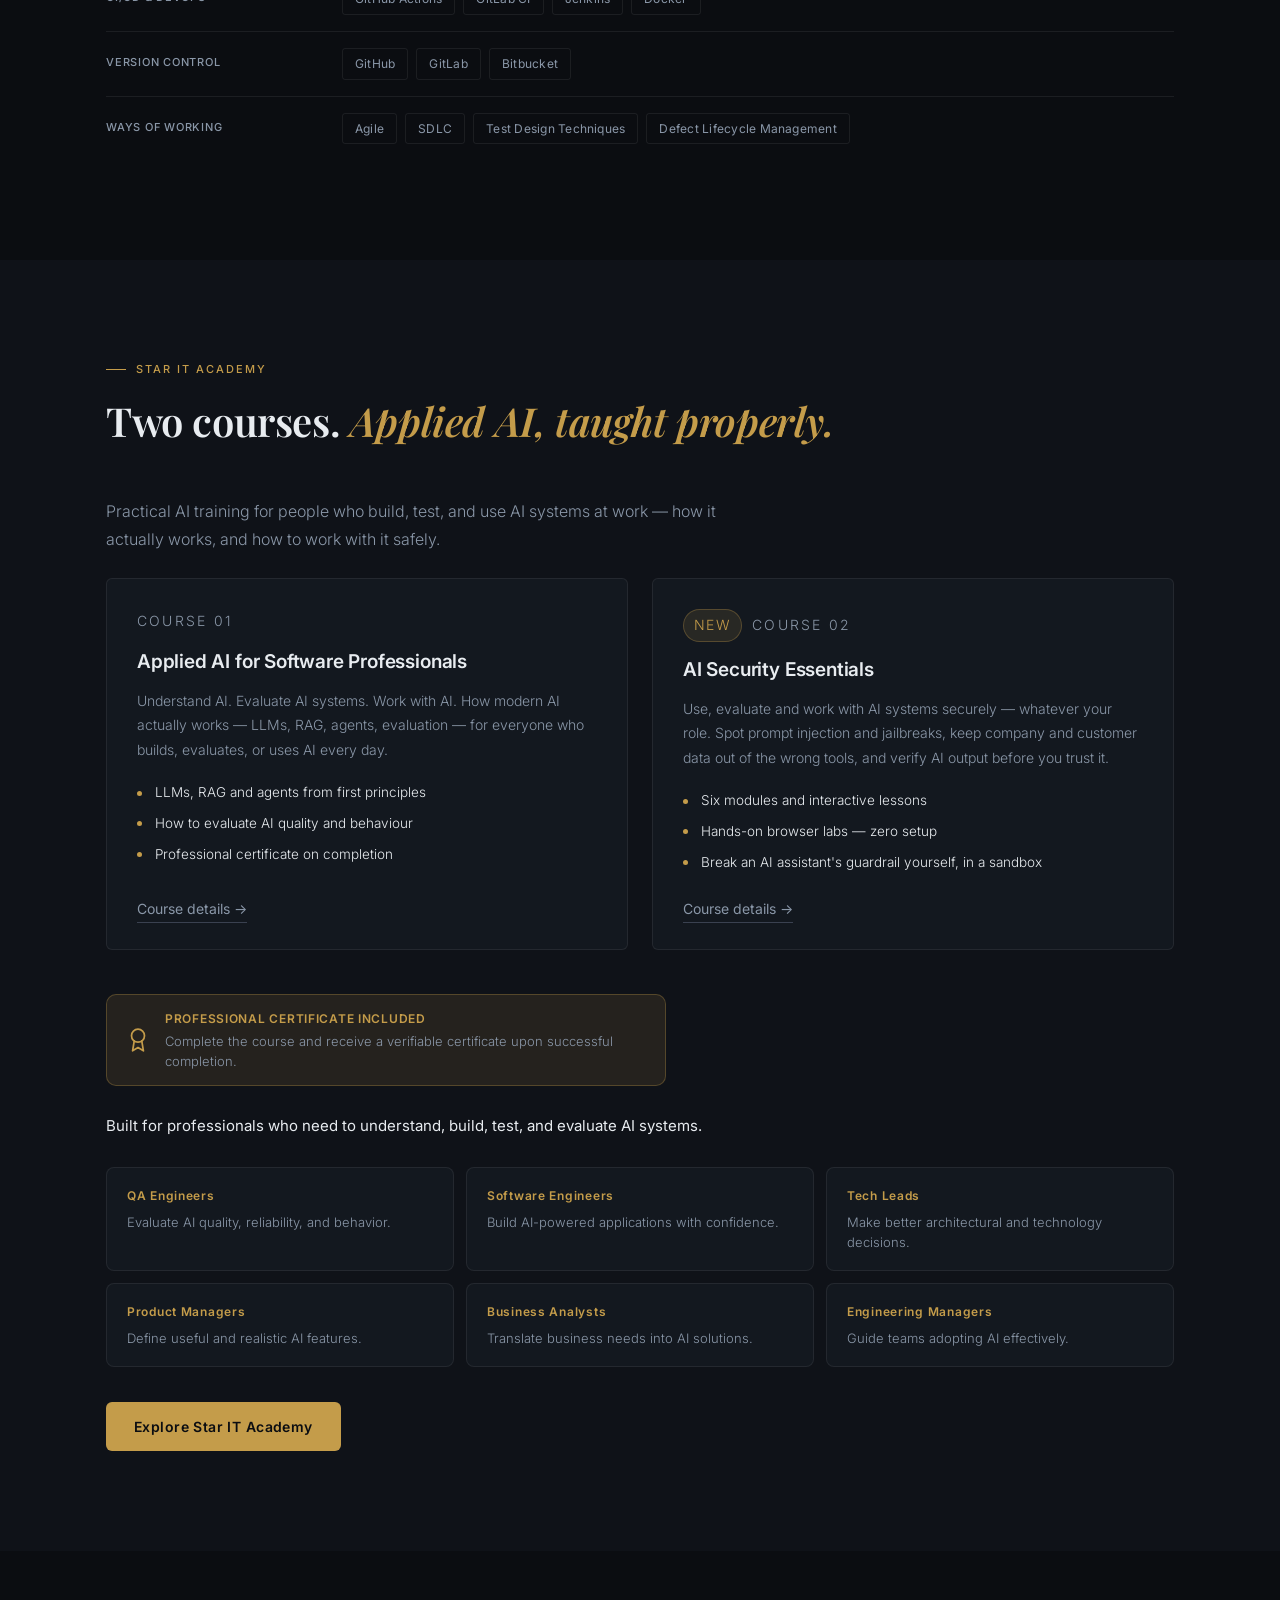
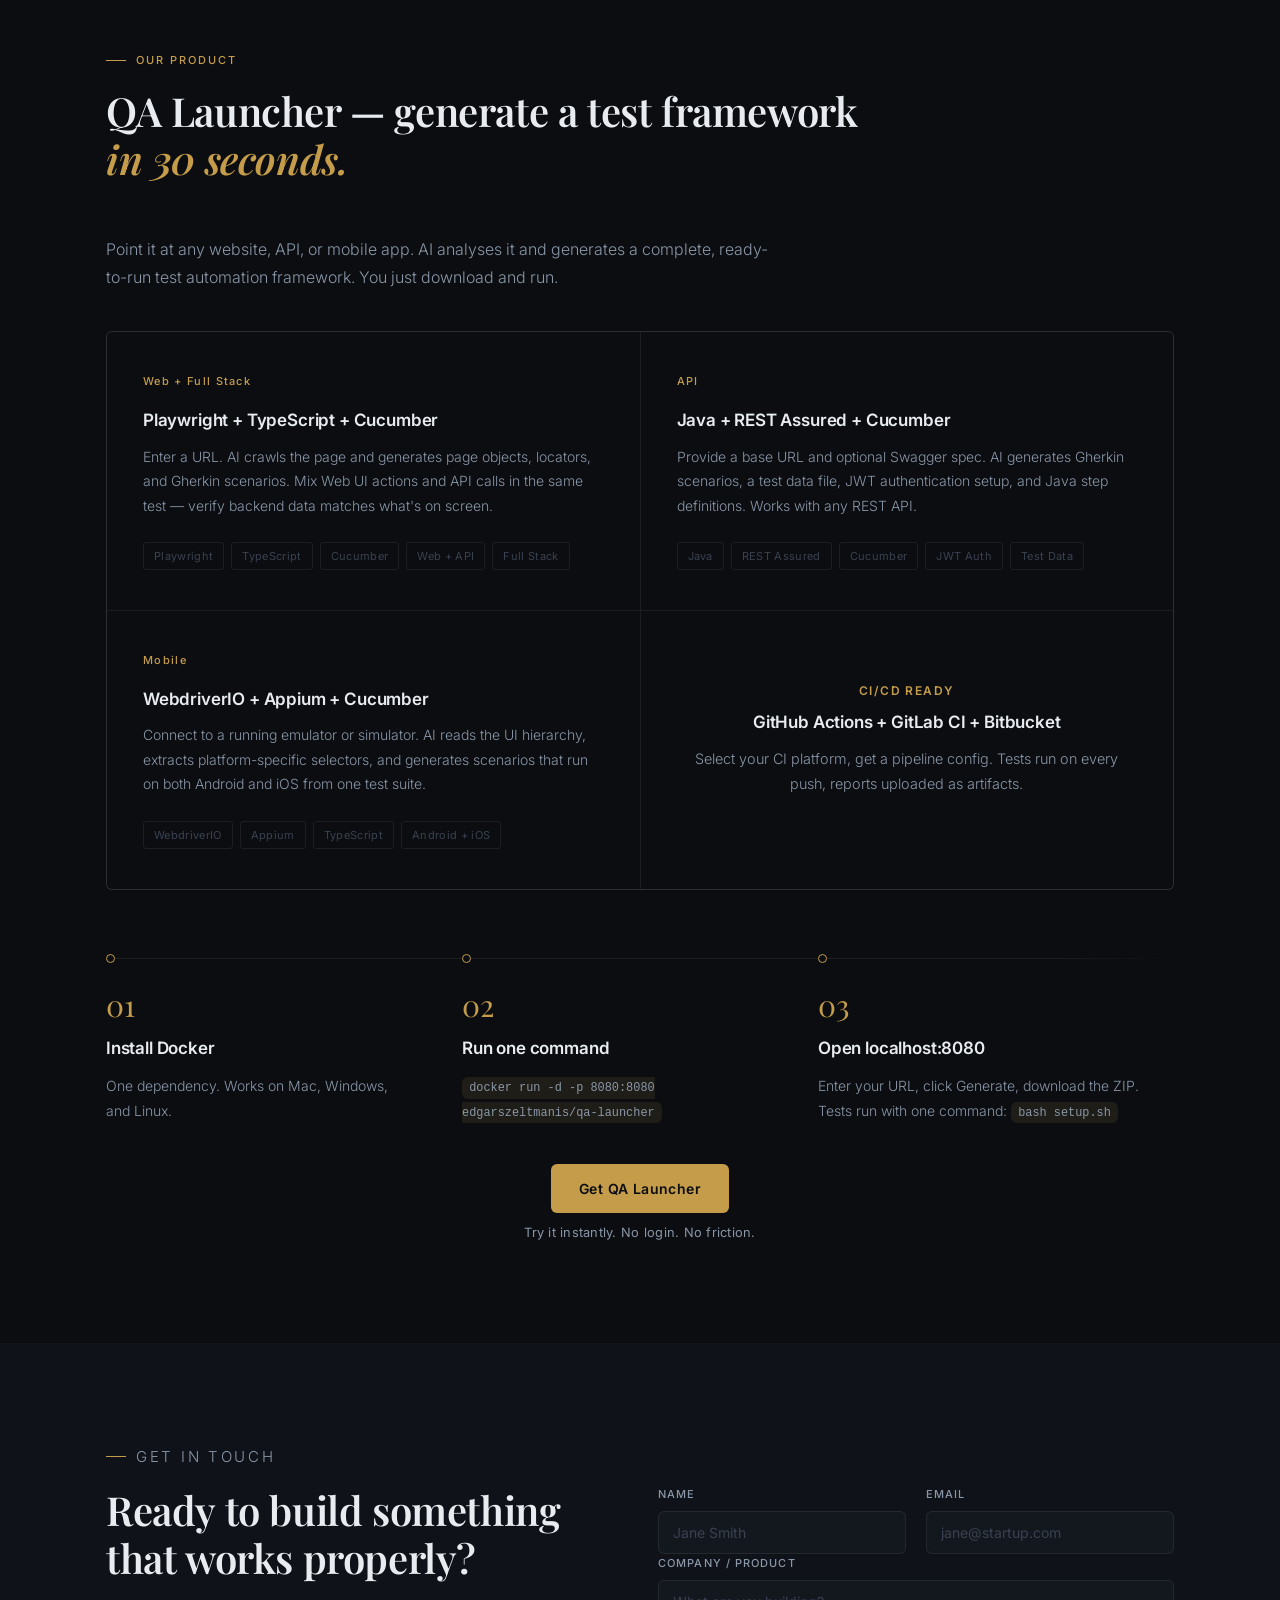
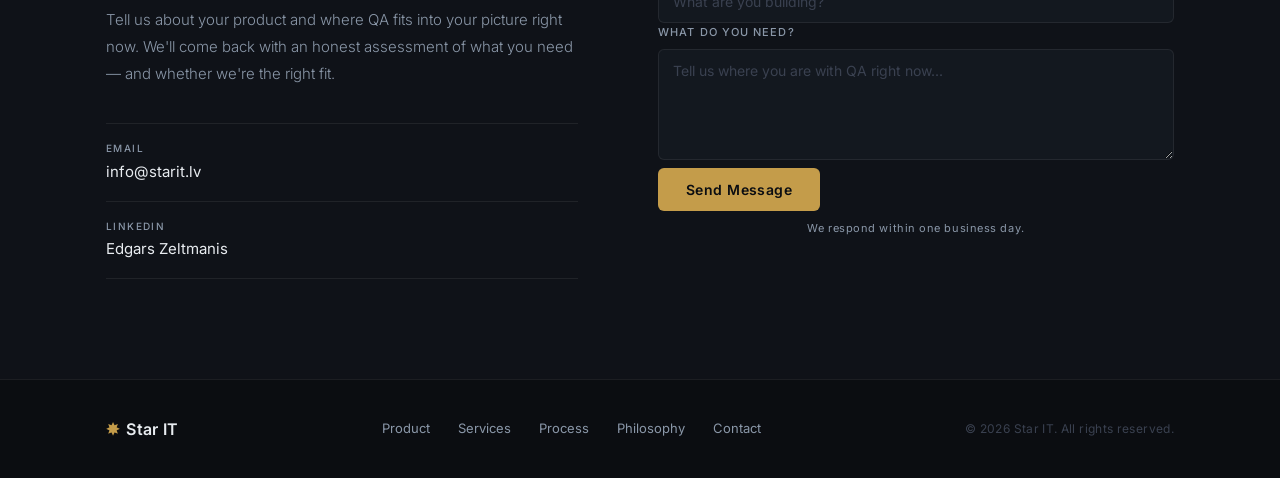
==== commit 6e22dbdc: "fix(hero): stop the headline and caption stranding single words "Let's make sure quality keeps / up." ====
--- a/index.html
+++ b/index.html
@@ -17,7 +17,7 @@
     <meta property="og:image" content="https://starit.lv/images/slide-1.jpg">
     <meta name="twitter:card" content="summary_large_image">
     <meta name="twitter:image" content="https://starit.lv/images/slide-1.jpg">
-    <link rel="stylesheet" href="style.css?v=8">
+    <link rel="stylesheet" href="style.css?v=9">
     <link rel="preconnect" href="https://fonts.googleapis.com">
     <link rel="preconnect" href="https://fonts.gstatic.com" crossorigin>
     <link href="https://fonts.googleapis.com/css2?family=Inter:wght@300;400;500;600&family=Playfair+Display:ital,wght@0,600;1,400&display=swap" rel="stylesheet">
@@ -85,7 +85,7 @@
                            aria-label="QA Launcher generating a test framework">
                         <source src="images/launcher-demo.mp4" type="video/mp4">
                     </video>
-                    <figcaption>QA Launcher — a framework generated in 30 seconds</figcaption>
+                    <figcaption>QA Launcher · live demo</figcaption>
                 </figure>
             </div>
 
--- a/style.css
+++ b/style.css
@@ -262,8 +262,10 @@
 .hero-inner h1 {
     font-family: var(--font-display);
     /* Capped lower than before: the headline now shares the row with the demo,
-       so it sits in ~680px rather than the full container. */
-    font-size: clamp(30px, 3.7vw, 50px);
+       so it sits in ~680px rather than the full container. balance stops the
+       italic line stranding a single word ("...keeps / up.") on its own row. */
+    text-wrap: balance;
+    font-size: clamp(30px, 3.7vw, 48px);
     font-weight: 600;
     line-height: 1.18;
     letter-spacing: -0.015em;
@@ -295,7 +297,7 @@
    thing the button leads to. */
 .hero-grid {
     display: grid;
-    grid-template-columns: minmax(0, 1fr) minmax(0, 380px);
+    grid-template-columns: minmax(0, 1fr) minmax(0, 430px);
     gap: clamp(32px, 5vw, 68px);
     align-items: center;
 }
@@ -318,6 +320,7 @@
     letter-spacing: 0.14em;
     text-transform: uppercase;
     color: var(--subtle);
+    text-wrap: balance;
 }
 
 @media (max-width: 1000px) {
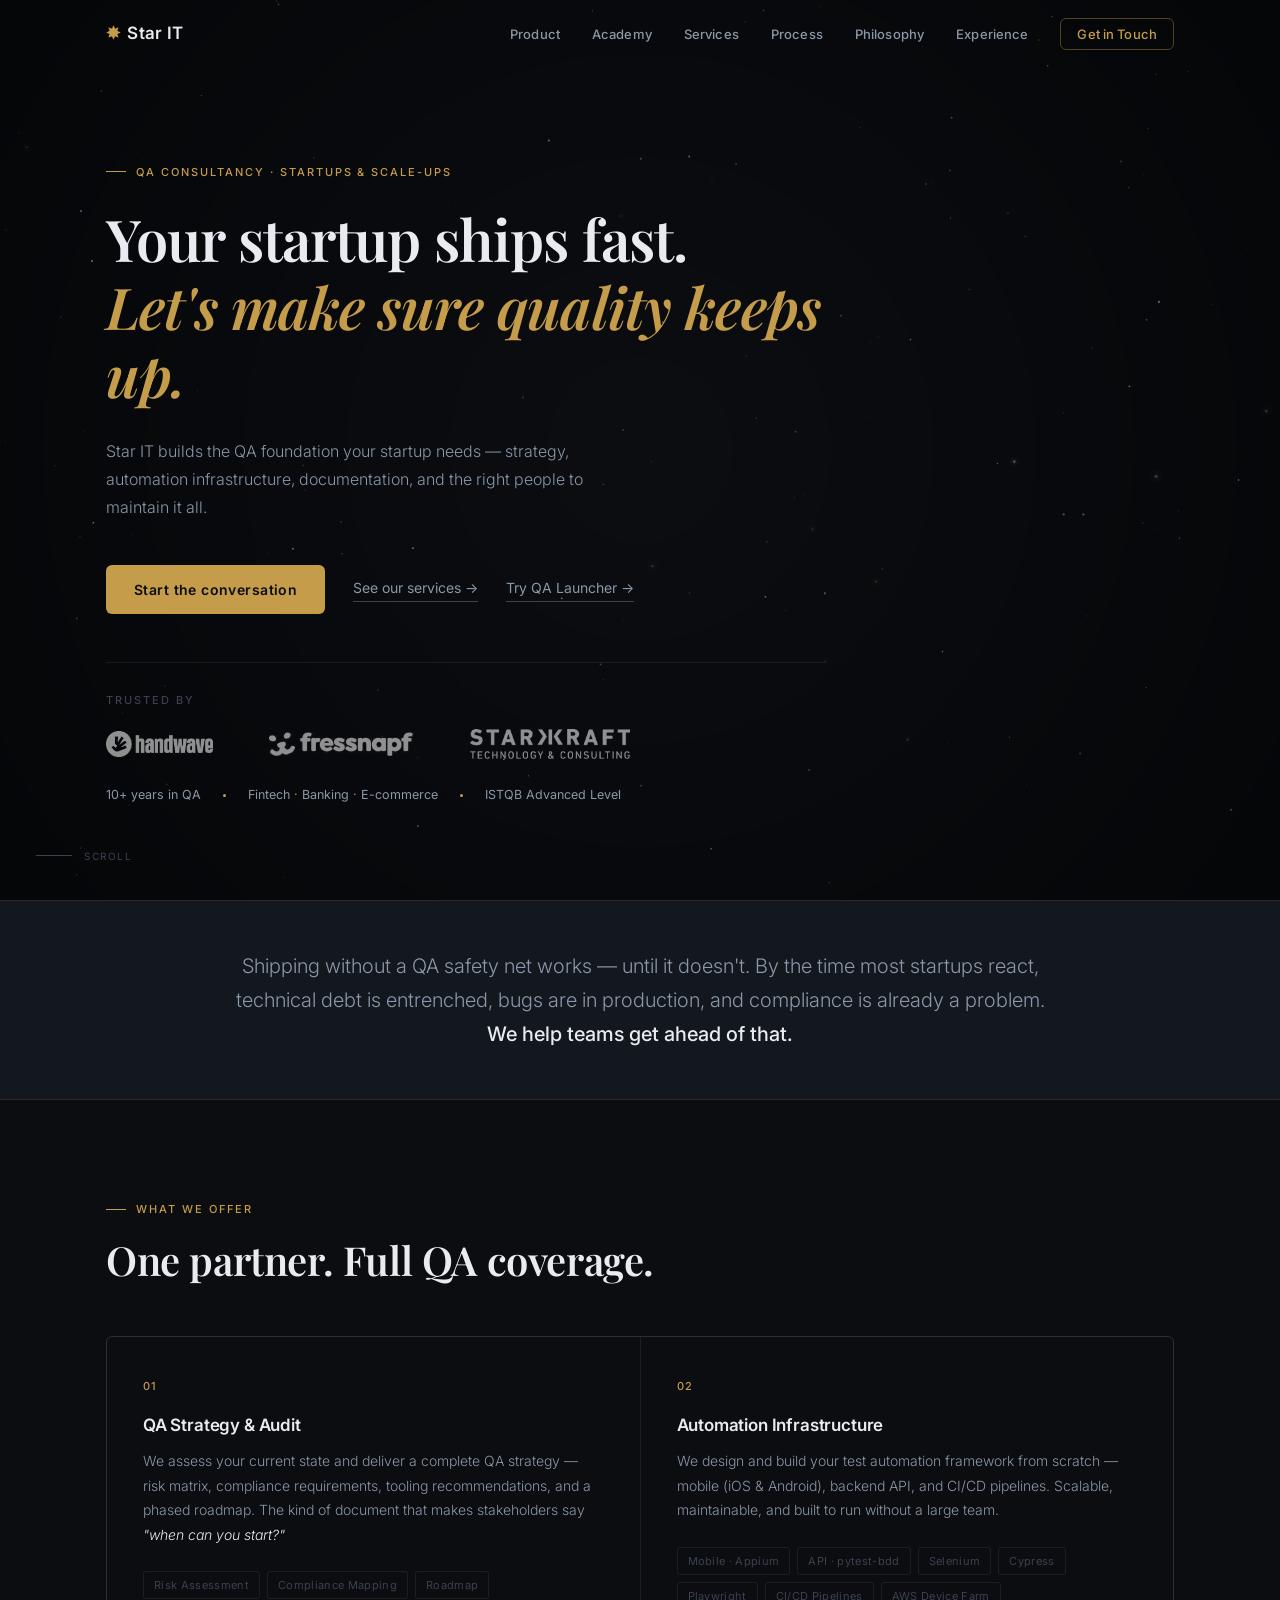
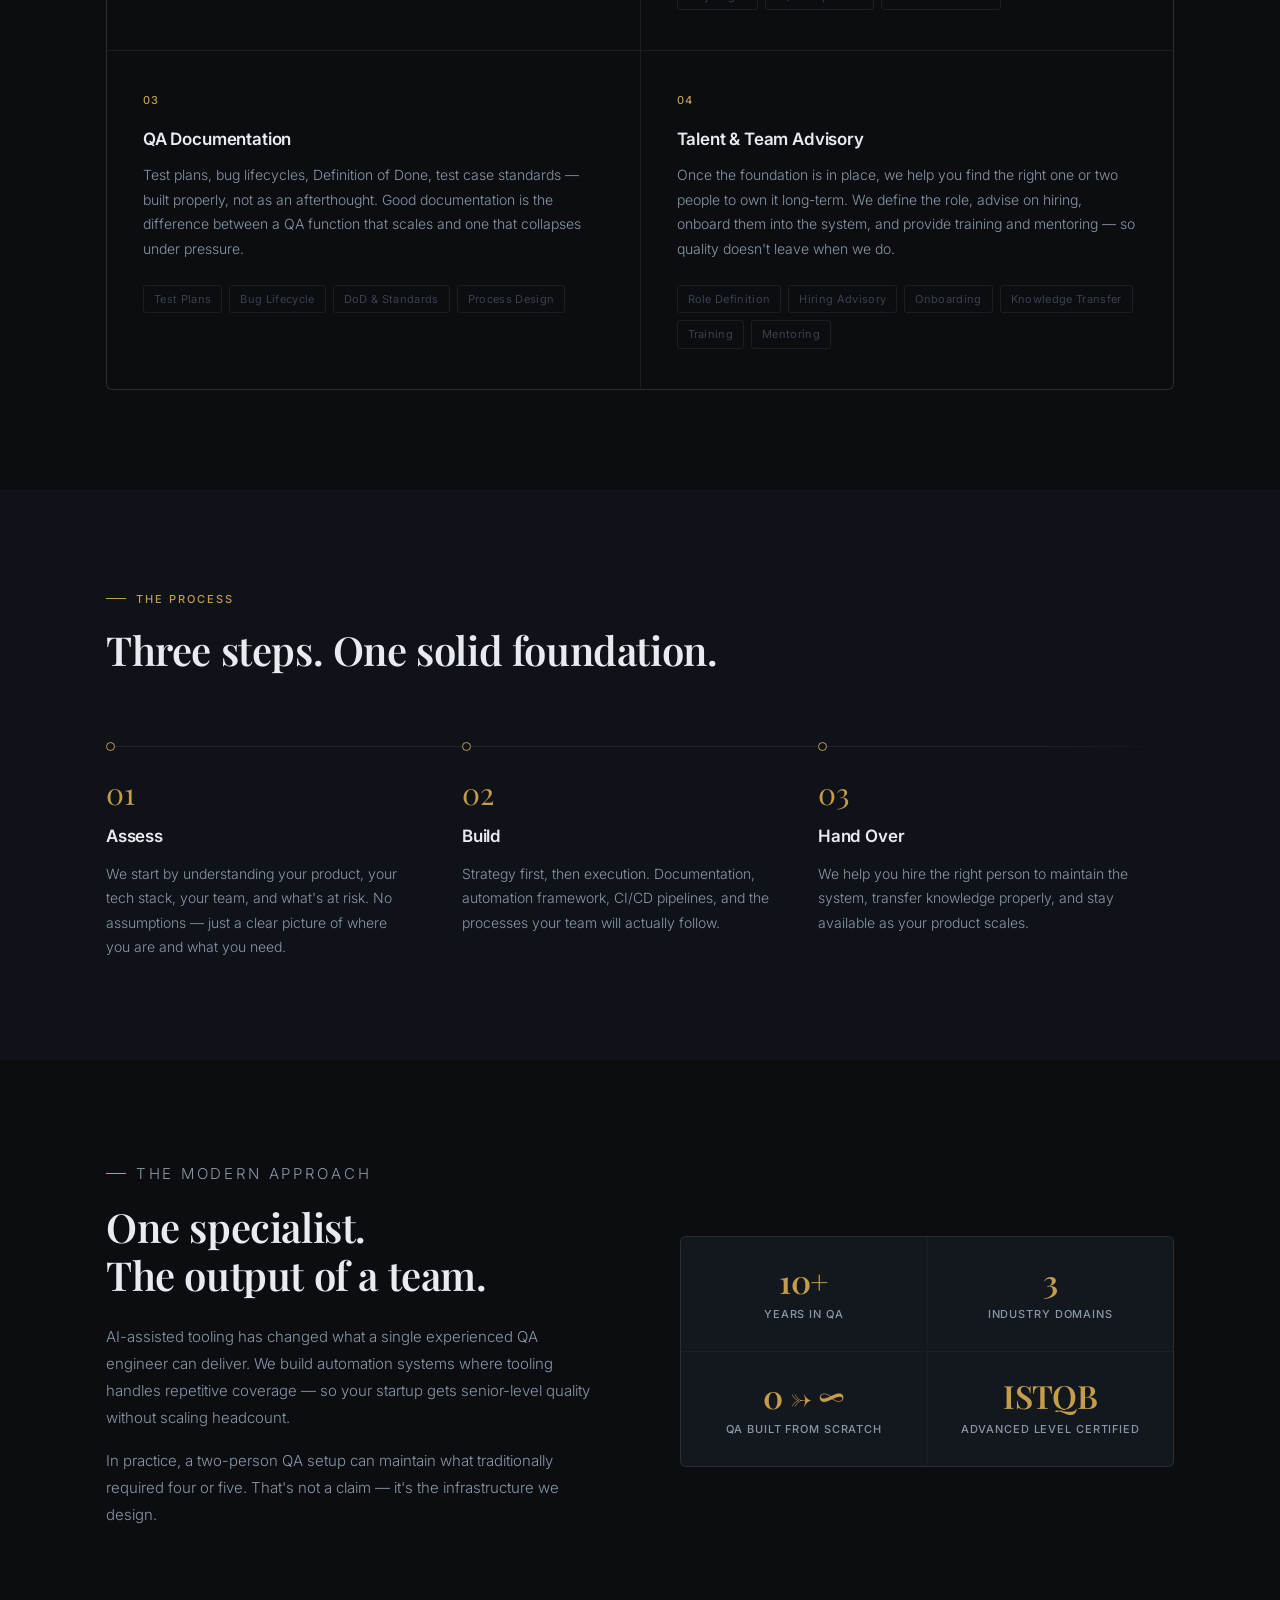
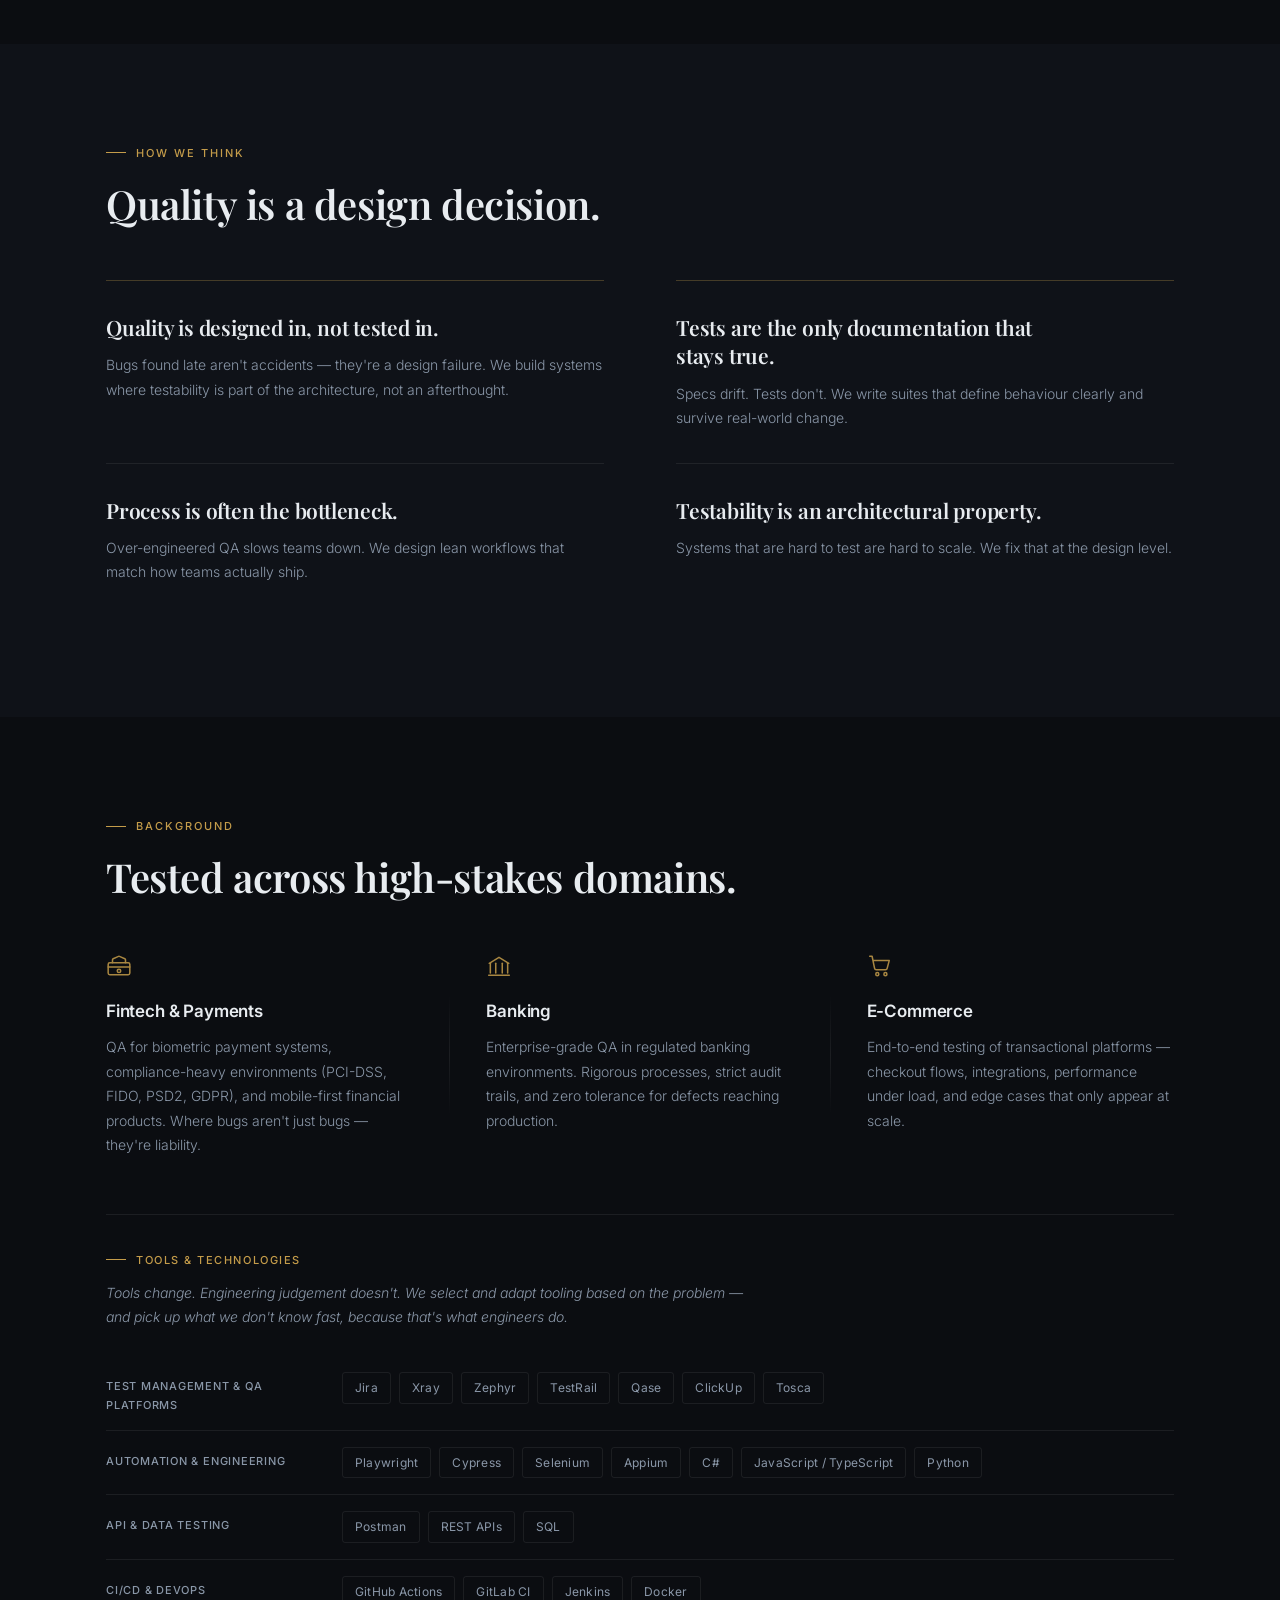
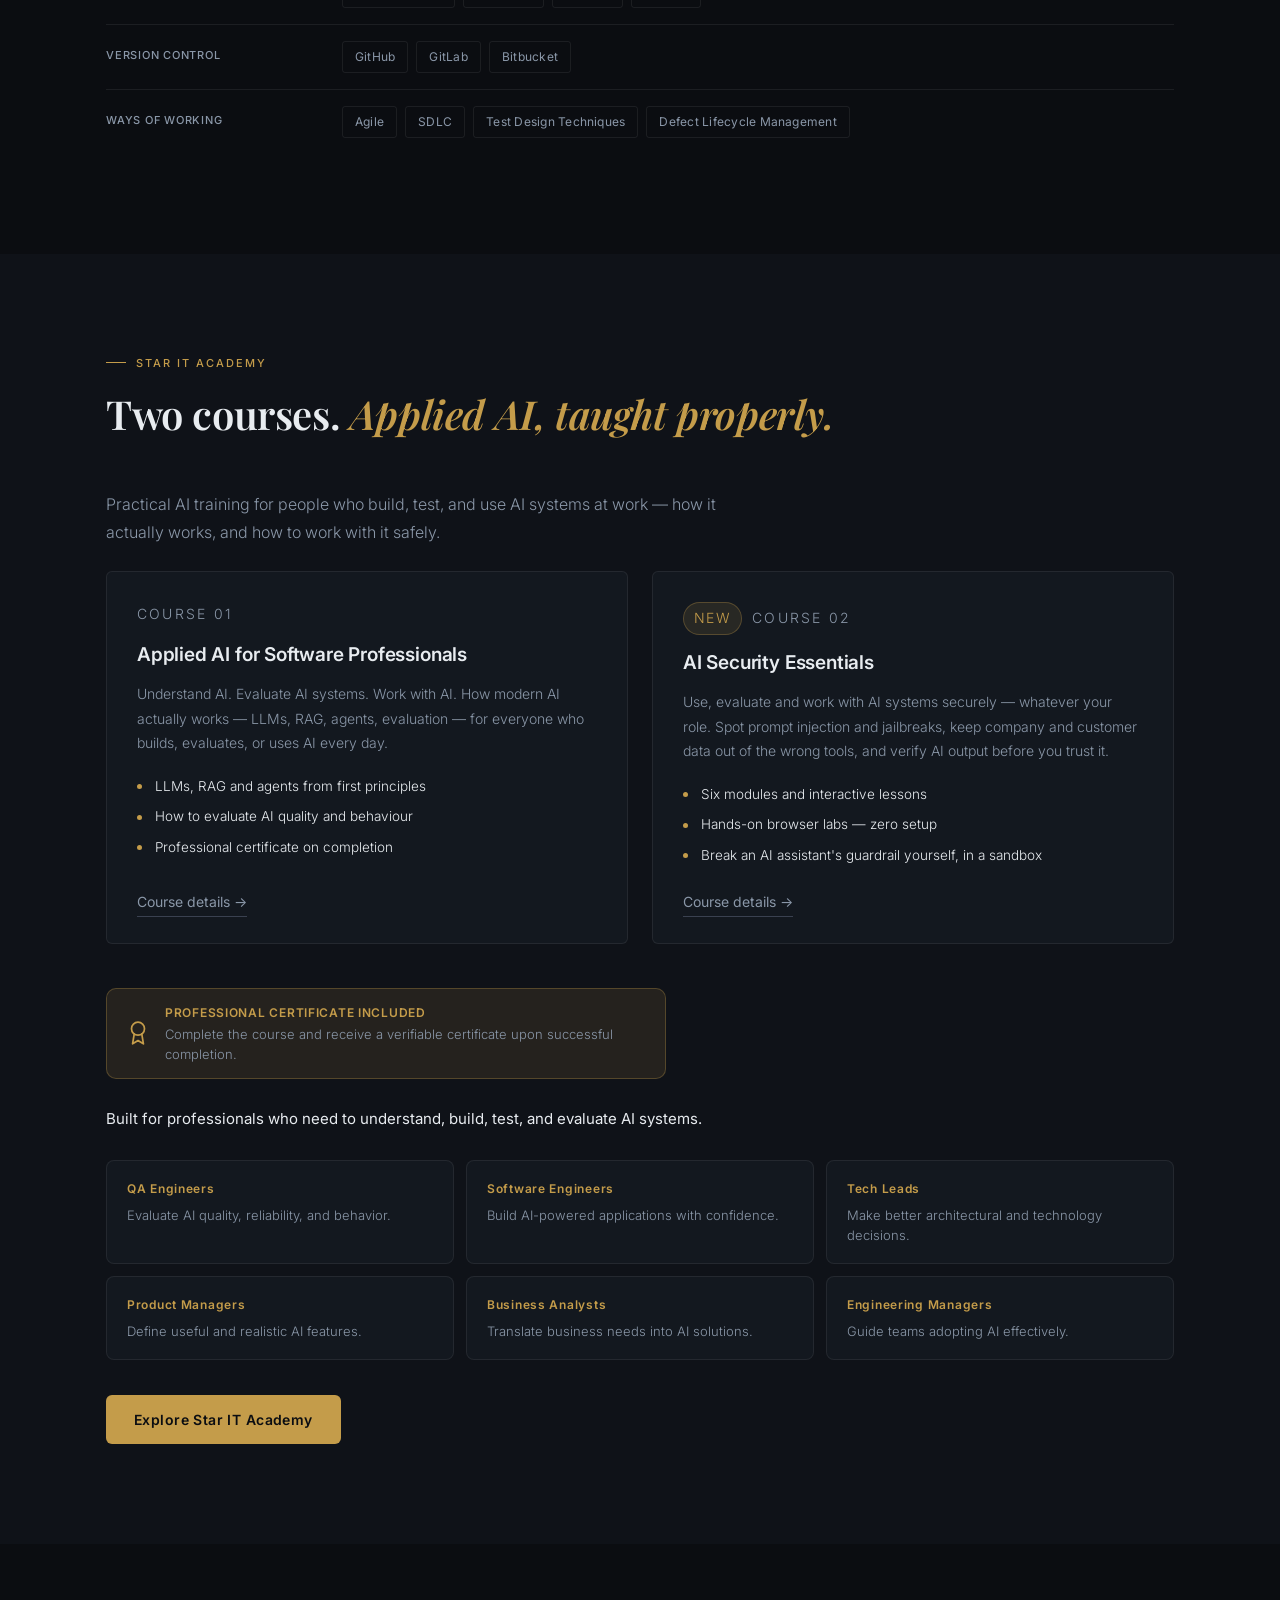
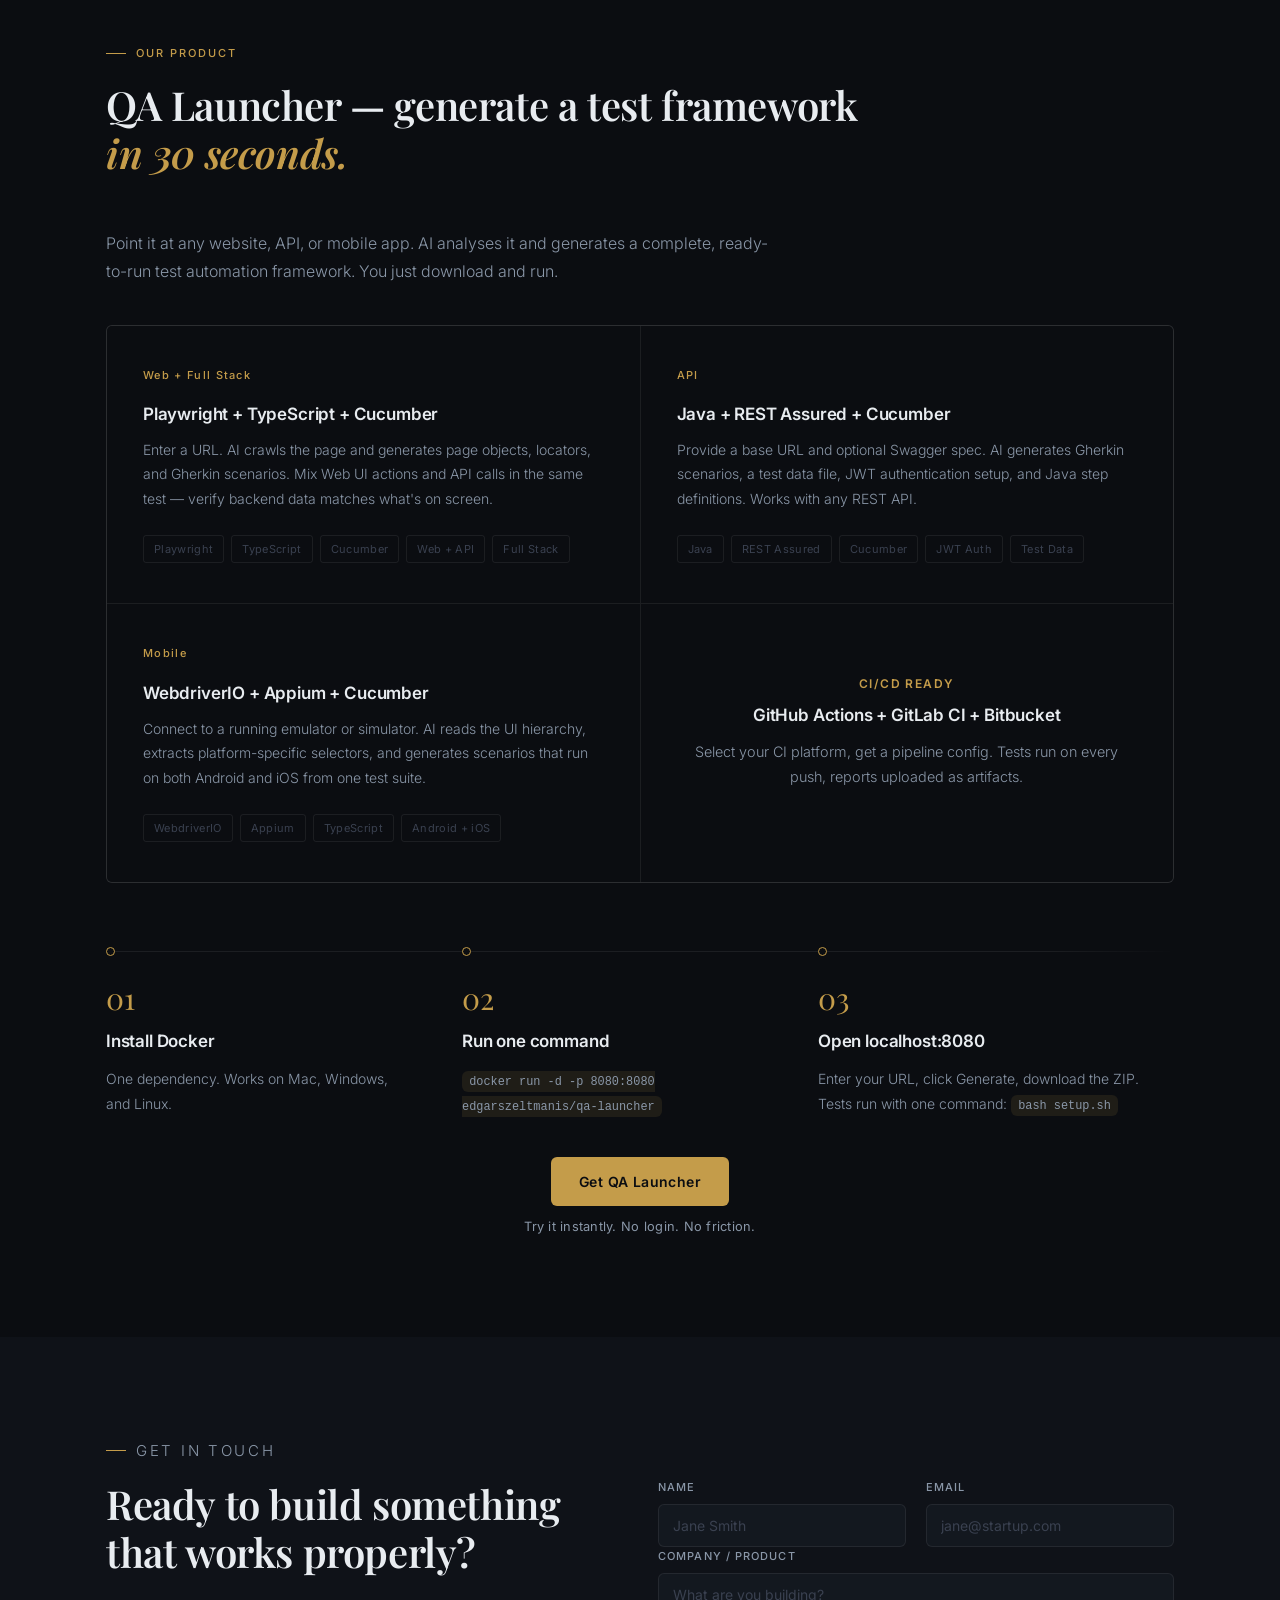
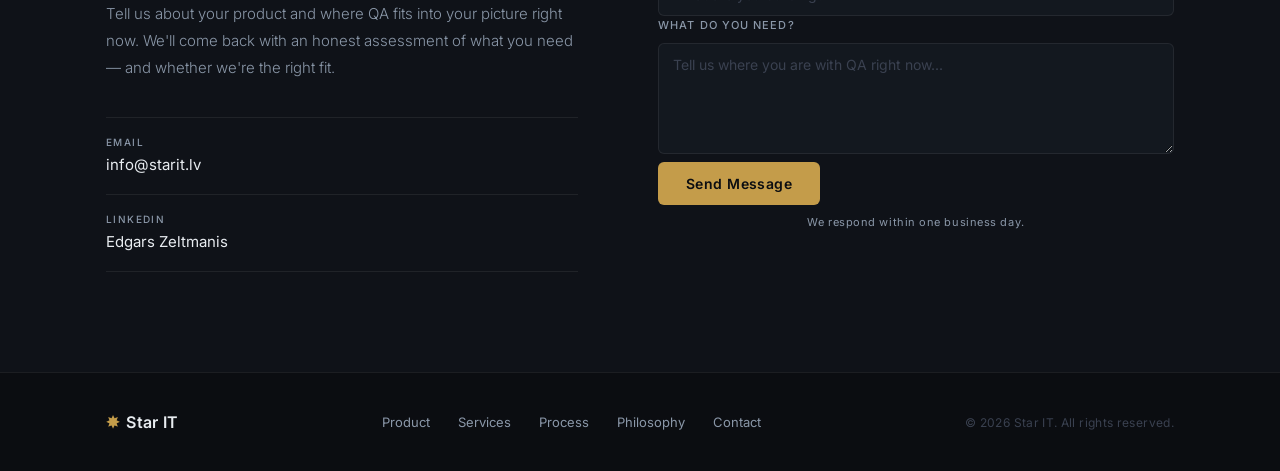
==== commit b502ca9a: "feat(hero): drop the demo, and point the one gold button at the consultancy The demo could not do it" ====
--- a/index.html
+++ b/index.html
@@ -17,7 +17,7 @@
     <meta property="og:image" content="https://starit.lv/images/slide-1.jpg">
     <meta name="twitter:card" content="summary_large_image">
     <meta name="twitter:image" content="https://starit.lv/images/slide-1.jpg">
-    <link rel="stylesheet" href="style.css?v=9">
+    <link rel="stylesheet" href="style.css?v=10">
     <link rel="preconnect" href="https://fonts.googleapis.com">
     <link rel="preconnect" href="https://fonts.gstatic.com" crossorigin>
     <link href="https://fonts.googleapis.com/css2?family=Inter:wght@300;400;500;600&family=Playfair+Display:ital,wght@0,600;1,400&display=swap" rel="stylesheet">
@@ -56,37 +56,20 @@
     <section class="hero" id="hero">
         <canvas id="starCanvas"></canvas>
         <div class="hero-inner">
-            <div class="hero-grid">
-                <div class="hero-copy">
-                    <p class="eyebrow reveal">QA Consultancy · Startups &amp; Scale-ups</p>
-                    <h1 class="reveal reveal-d1">
-                        Your startup ships fast.<br>
-                        <em>Let's make sure quality keeps up.</em>
-                    </h1>
-                    <p class="hero-sub reveal reveal-d2">
-                        Star IT builds the QA foundation your startup needs — strategy, automation infrastructure, documentation, and the right people to maintain it all.
-                    </p>
-                    <div class="hero-actions reveal reveal-d3">
-                        <a href="#product" class="btn-primary">Try QA Launcher</a>
-                        <a href="#contact" class="btn-text">Start the conversation →</a>
-                        <a href="#services" class="btn-text">See our services →</a>
-                    </div>
-                </div>
-
-                <!-- The demo already existed on launcher.html; the hero's right
-                     half was empty and the primary CTA is "Try QA Launcher", so
-                     showing the product here reinforces the action rather than
-                     decorating around it. Poster paints first so the 1MB clip
-                     is never the largest contentful paint. -->
-                <figure class="hero-visual reveal reveal-d2">
-                    <video class="hero-demo" autoplay loop muted playsinline
-                           preload="metadata"
-                           poster="images/launcher-demo-poster.jpg"
-                           aria-label="QA Launcher generating a test framework">
-                        <source src="images/launcher-demo.mp4" type="video/mp4">
-                    </video>
-                    <figcaption>QA Launcher · live demo</figcaption>
-                </figure>
+            <p class="eyebrow reveal">QA Consultancy · Startups &amp; Scale-ups</p>
+            <h1 class="reveal reveal-d1">
+                Your startup ships fast.<br>
+                <em>Let's make sure quality keeps up.</em>
+            </h1>
+            <p class="hero-sub reveal reveal-d2">
+                Star IT builds the QA foundation your startup needs — strategy, automation infrastructure, documentation, and the right people to maintain it all.
+            </p>
+            <!-- Consultancy is the business; QA Launcher is a side product. The
+                 one gold button therefore leads to the conversation, not the tool. -->
+            <div class="hero-actions reveal reveal-d3">
+                <a href="#contact" class="btn-primary">Start the conversation</a>
+                <a href="#services" class="btn-text">See our services →</a>
+                <a href="#product" class="btn-text">Try QA Launcher →</a>
             </div>
 
             <!-- Proof above the fold. A visitor should learn what we do, who we
--- a/style.css
+++ b/style.css
@@ -261,11 +261,7 @@
 .hero-inner .eyebrow { margin-bottom: 24px; }
 .hero-inner h1 {
     font-family: var(--font-display);
-    /* Capped lower than before: the headline now shares the row with the demo,
-       so it sits in ~680px rather than the full container. balance stops the
-       italic line stranding a single word ("...keeps / up.") on its own row. */
-    text-wrap: balance;
-    font-size: clamp(30px, 3.7vw, 48px);
+    font-size: clamp(32px, 4.5vw, 58px);
     font-weight: 600;
     line-height: 1.18;
     letter-spacing: -0.015em;
@@ -291,49 +287,6 @@
     gap: 28px;
     flex-wrap: wrap;
 }
-/* ── HERO GRID ──────────────────────── */
-/* Copy left, product demo right. The right half of the hero was empty, and the
-   primary CTA is "Try QA Launcher" — so the space earns its keep by showing the
-   thing the button leads to. */
-.hero-grid {
-    display: grid;
-    grid-template-columns: minmax(0, 1fr) minmax(0, 430px);
-    gap: clamp(32px, 5vw, 68px);
-    align-items: center;
-}
-.hero-copy { min-width: 0; }
-
-/* The clip is portrait (1200x1274), which is why it suits a column rather than
-   a band — it fills the hero's height instead of adding to it. */
-.hero-visual { min-width: 0; margin: 0; }
-.hero-demo {
-    display: block;
-    width: 100%;
-    height: auto;
-    border-radius: 8px;
-    border: 1px solid var(--border);
-    box-shadow: 0 10px 44px rgba(0, 0, 0, 0.45);
-}
-.hero-visual figcaption {
-    margin-top: 12px;
-    font-size: 11px;
-    letter-spacing: 0.14em;
-    text-transform: uppercase;
-    color: var(--subtle);
-    text-wrap: balance;
-}
-
-@media (max-width: 1000px) {
-    .hero-grid { grid-template-columns: 1fr; gap: 36px; }
-    .hero-visual { max-width: 420px; }
-}
-/* Phones don't get the clip: a 1MB autoplay in the hero is the wrong trade on a
-   mobile connection, and the poster alone would be a still of a UI too small to
-   read at that width. */
-@media (max-width: 760px) {
-    .hero-visual { display: none; }
-}
-
 /* ── HERO PROOF ─────────────────────── */
 /* Client marks are flattened to white PNGs with alpha and tinted by opacity —
    three logos in their own brand colours (green, green, blue) would fight the
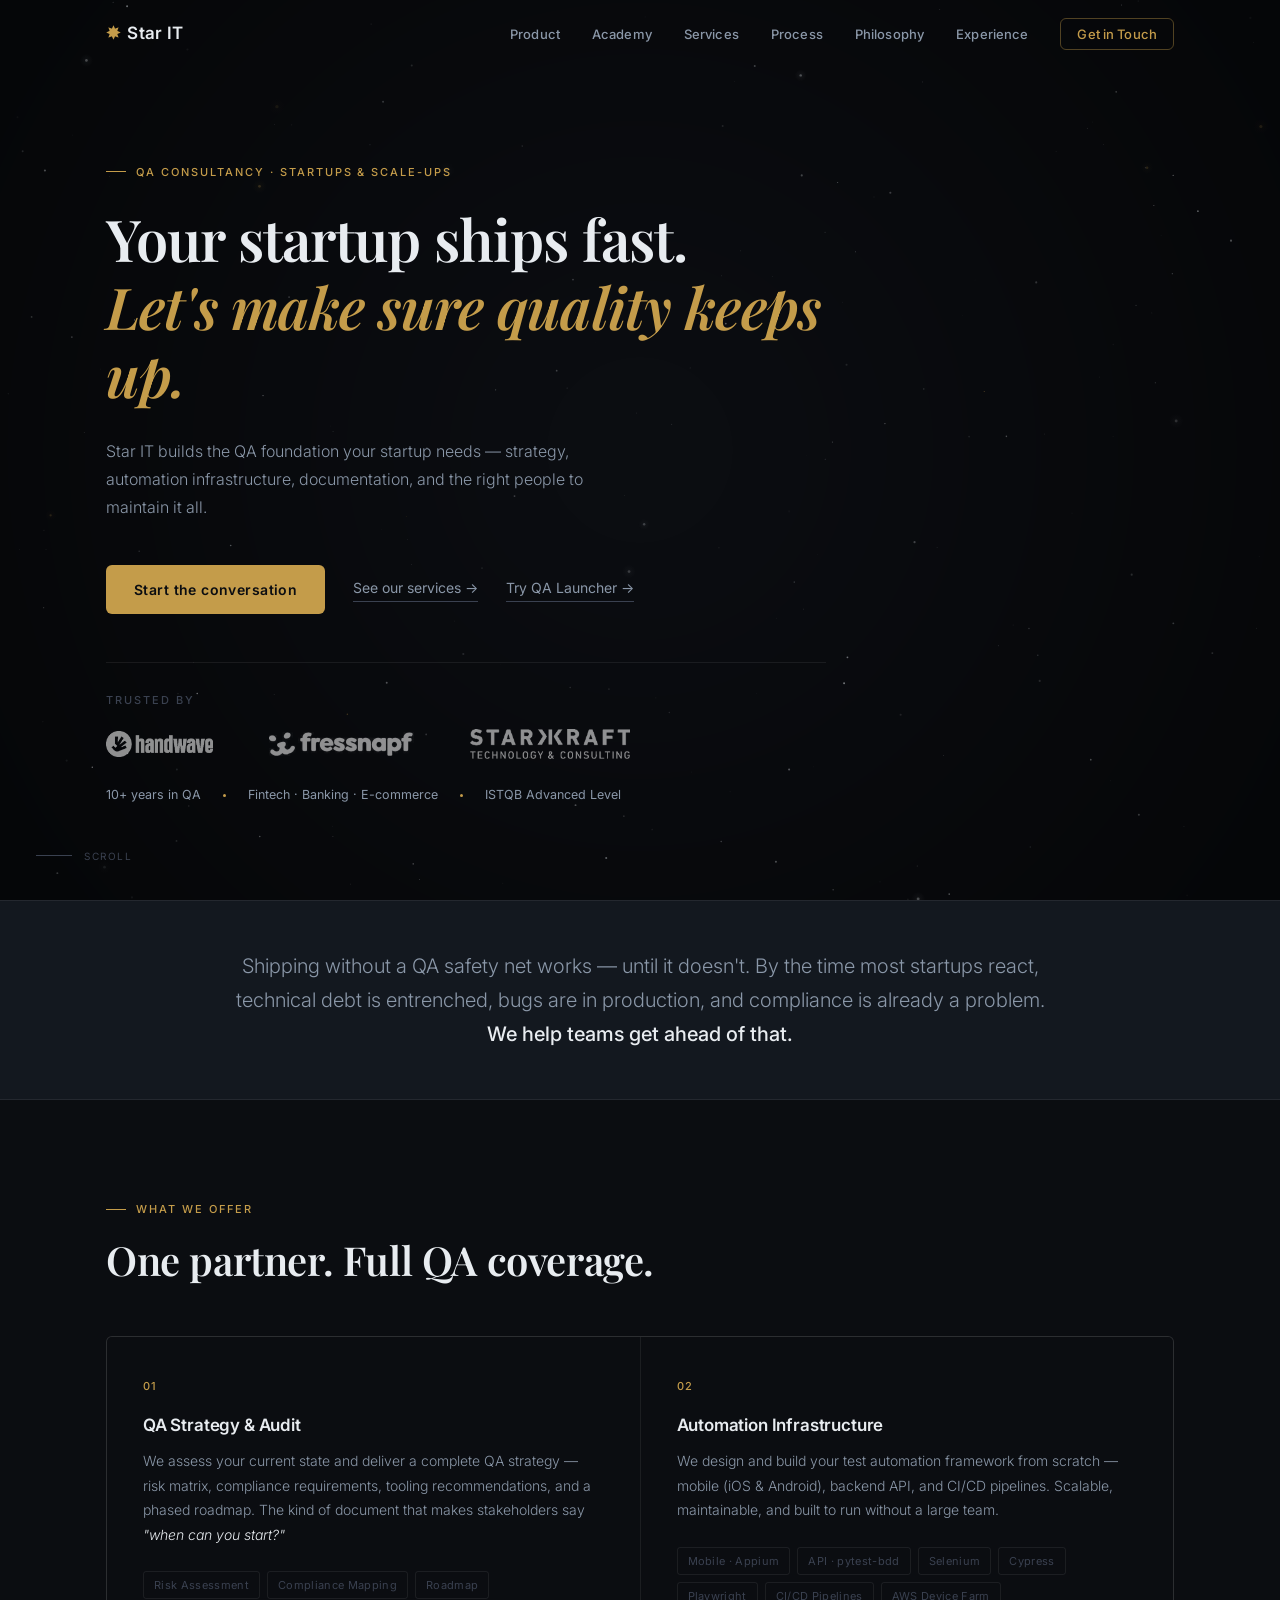
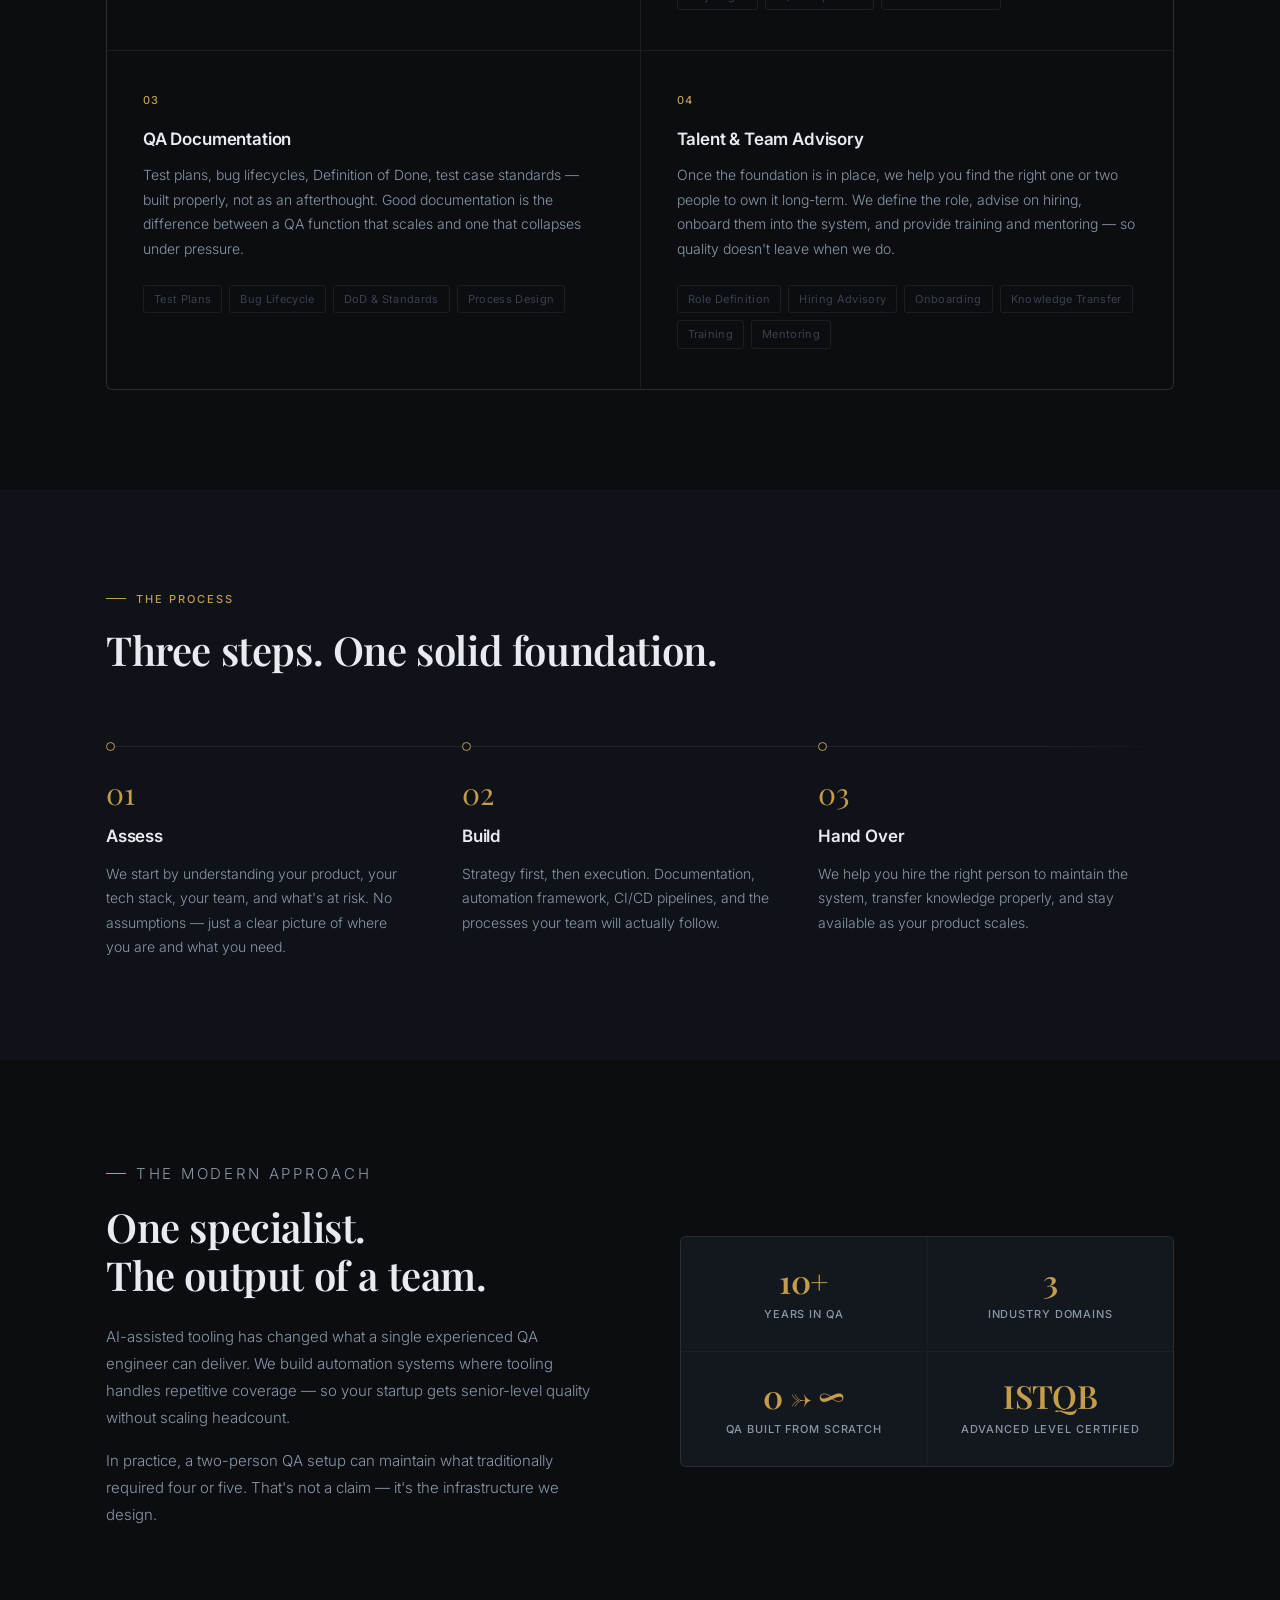
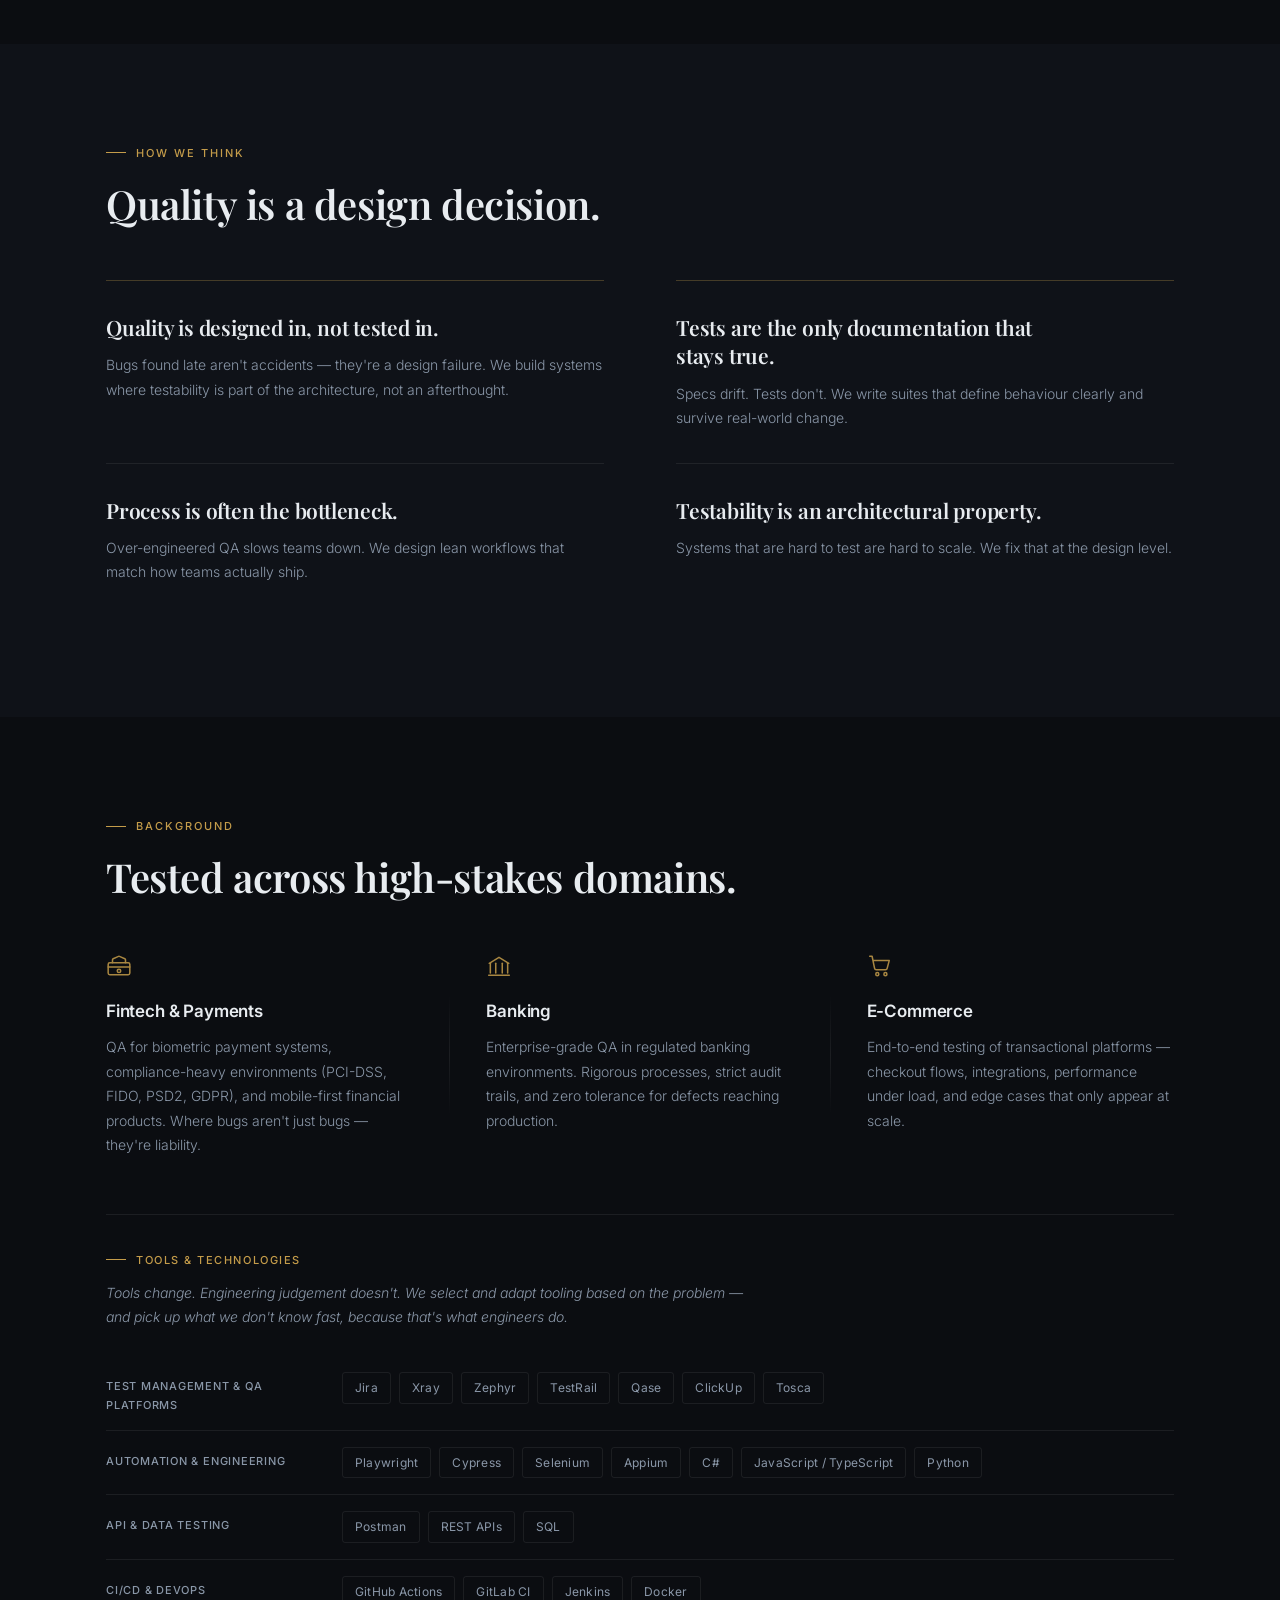
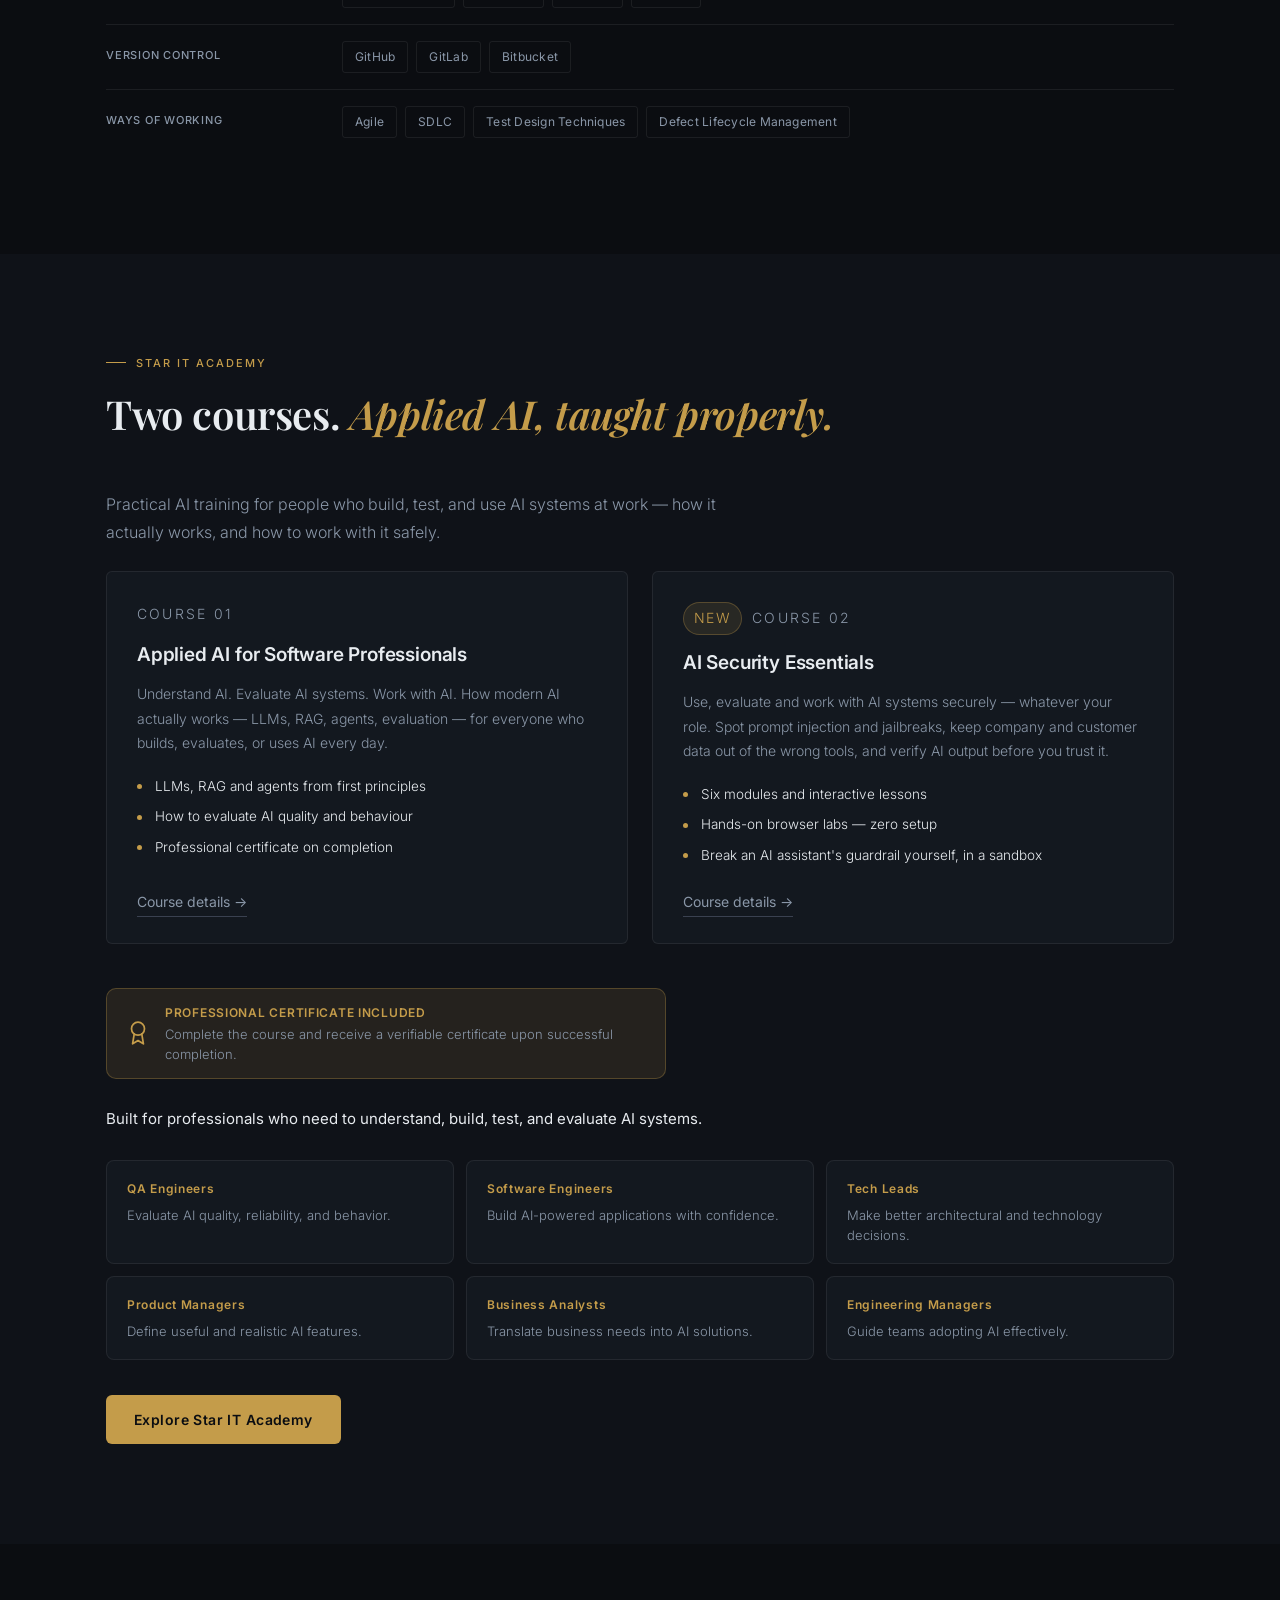
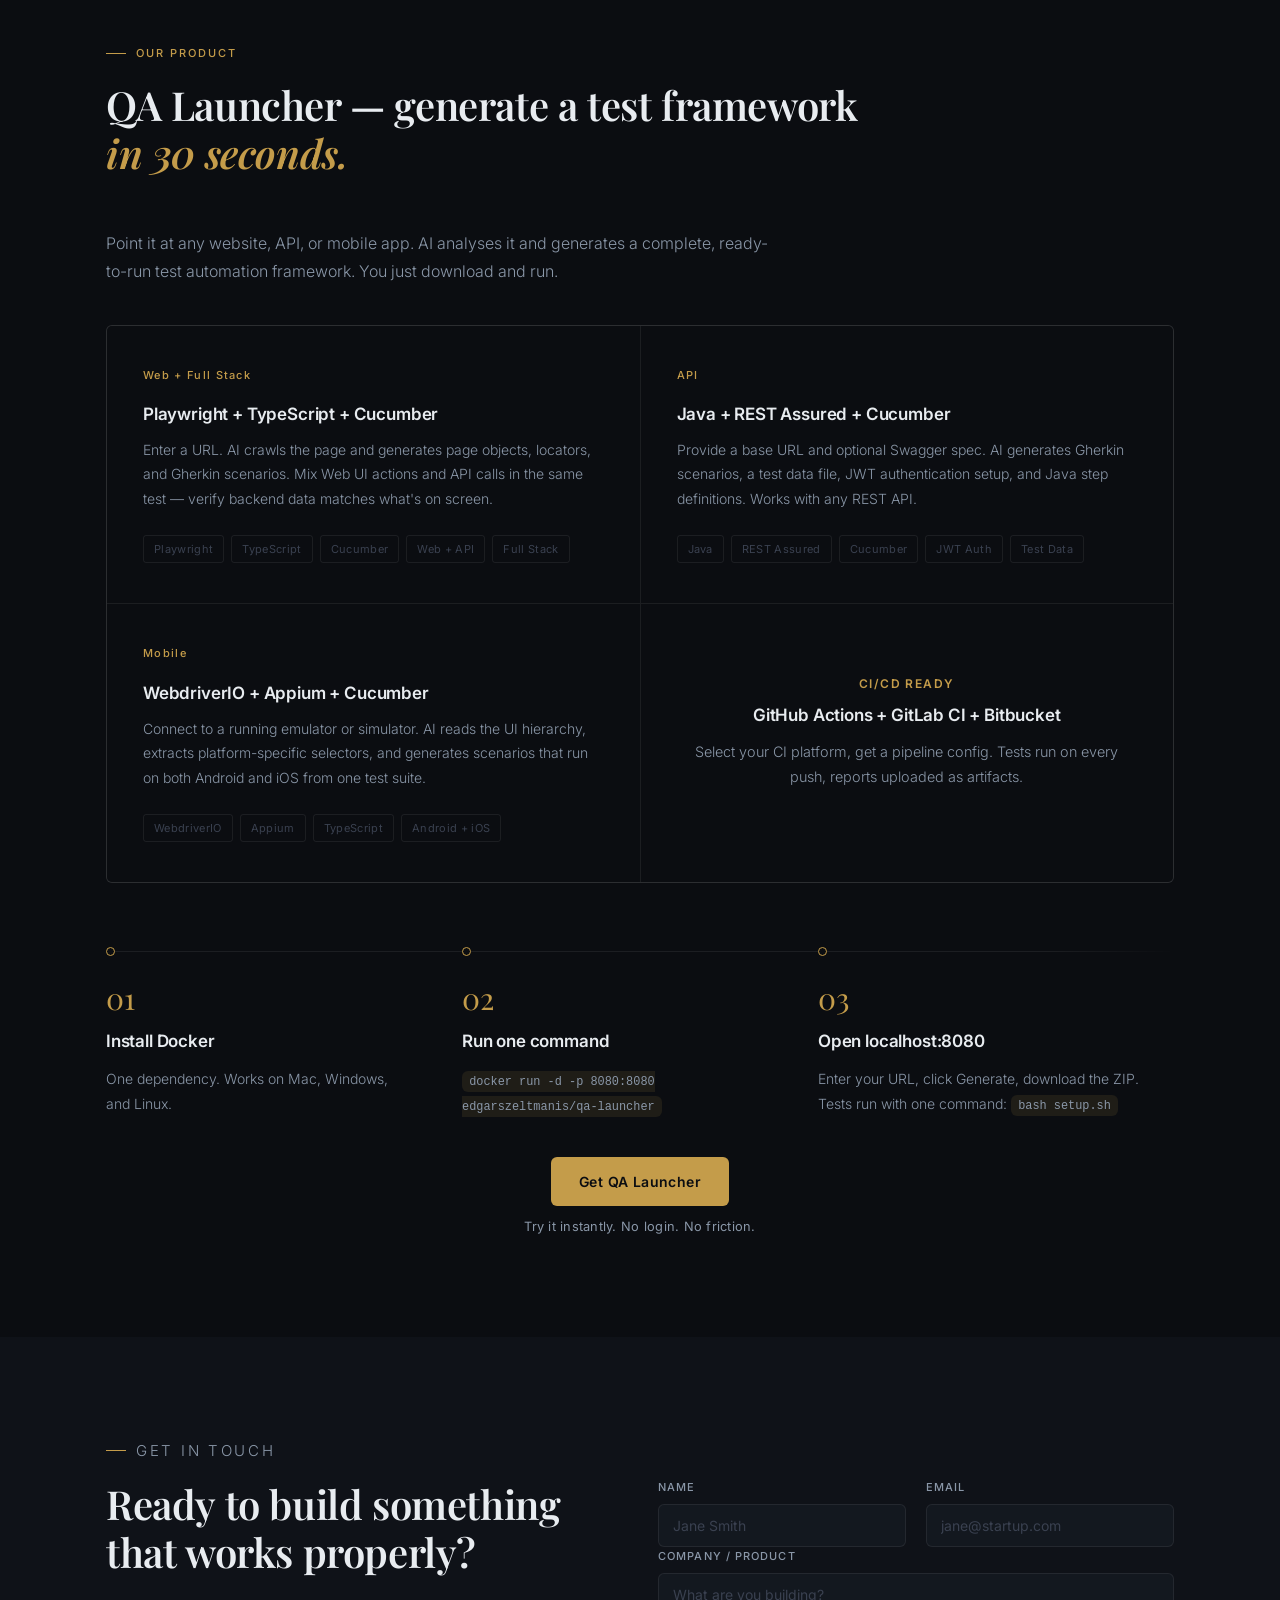
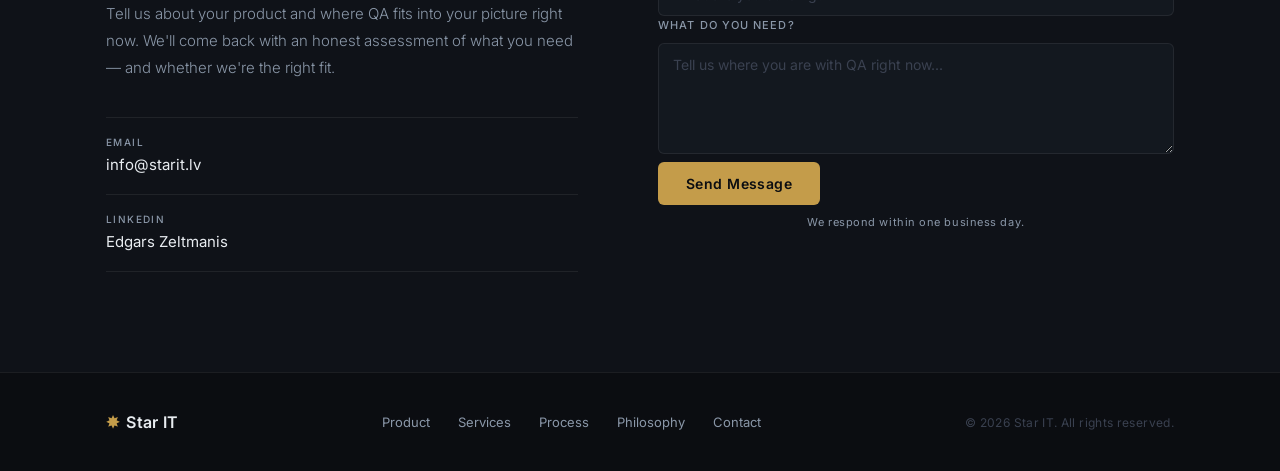
==== commit 3c19089c: "a11y: honour prefers-reduced-motion Three things move on this site — the scroll-reveal, the starfiel" ====
--- a/index.html
+++ b/index.html
@@ -17,7 +17,7 @@
     <meta property="og:image" content="https://starit.lv/images/slide-1.jpg">
     <meta name="twitter:card" content="summary_large_image">
     <meta name="twitter:image" content="https://starit.lv/images/slide-1.jpg">
-    <link rel="stylesheet" href="style.css?v=10">
+    <link rel="stylesheet" href="style.css?v=11">
     <link rel="preconnect" href="https://fonts.googleapis.com">
     <link rel="preconnect" href="https://fonts.gstatic.com" crossorigin>
     <link href="https://fonts.googleapis.com/css2?family=Inter:wght@300;400;500;600&family=Playfair+Display:ital,wght@0,600;1,400&display=swap" rel="stylesheet">
@@ -537,6 +537,6 @@
         </div>
     </footer>
 
-    <script src="script.js?v=2"></script>
+    <script src="script.js?v=3"></script>
 </body>
 </html>
--- a/style.css
+++ b/style.css
@@ -898,6 +898,21 @@
 .footer-nav a { font-size: 13px; color: var(--muted); transition: color 0.2s; }
 .footer-nav a:hover { color: var(--white); }
 .footer-copy { font-size: 12px; color: var(--subtle); letter-spacing: 0.03em; }
+
+/* ── REDUCED MOTION ─────────────────── */
+/* Three things move on this site: the scroll-reveal, the starfield, and smooth
+   scrolling. For a visitor with vestibular sensitivity that is three too many,
+   and the OS already tells us. Content still appears — the reveal is a
+   progressive enhancement, so stilling it leaves everything visible. */
+@media (prefers-reduced-motion: reduce) {
+    html { scroll-behavior: auto; }
+    *, *::before, *::after {
+        animation-duration: 0.001ms !important;
+        animation-iteration-count: 1 !important;
+        transition-duration: 0.001ms !important;
+    }
+    .js .reveal { opacity: 1 !important; transform: none !important; }
+}
 
 /* ── RESPONSIVE ─────────────────────── */
 @media (max-width: 920px) {
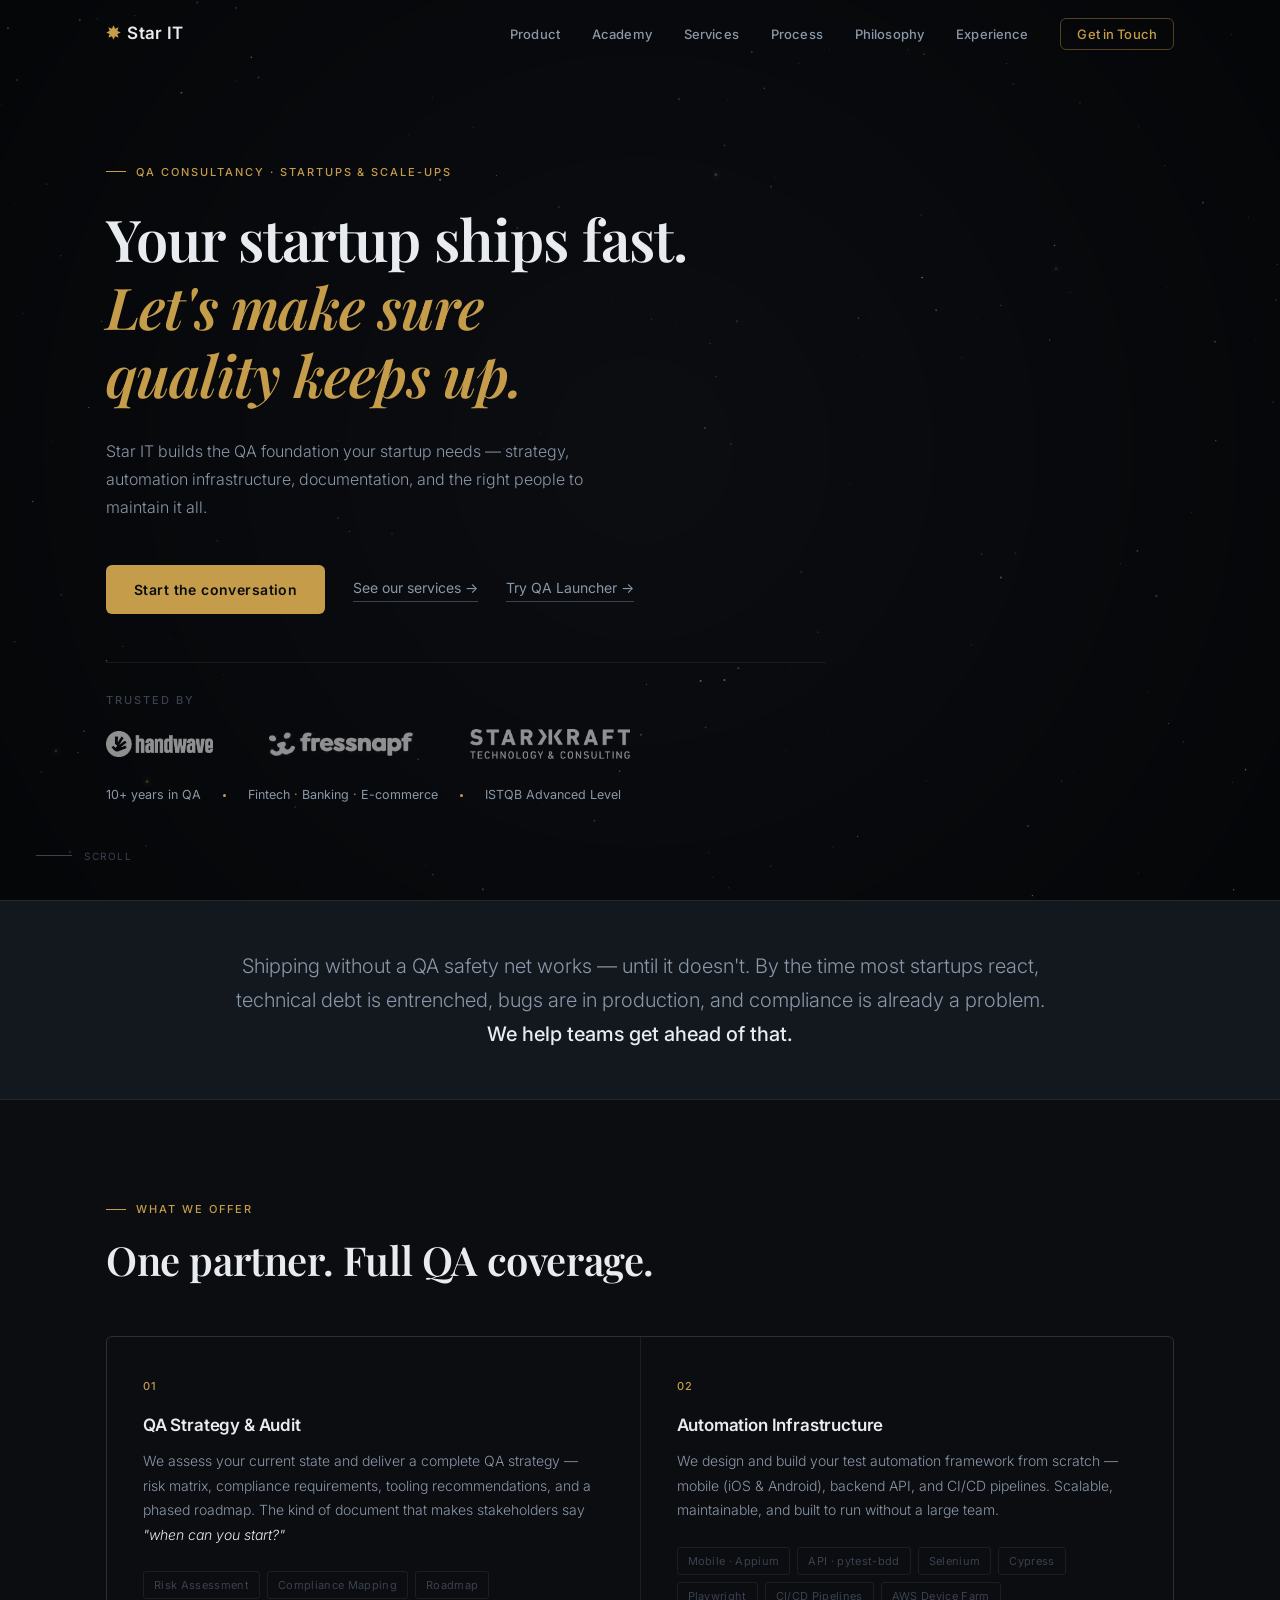
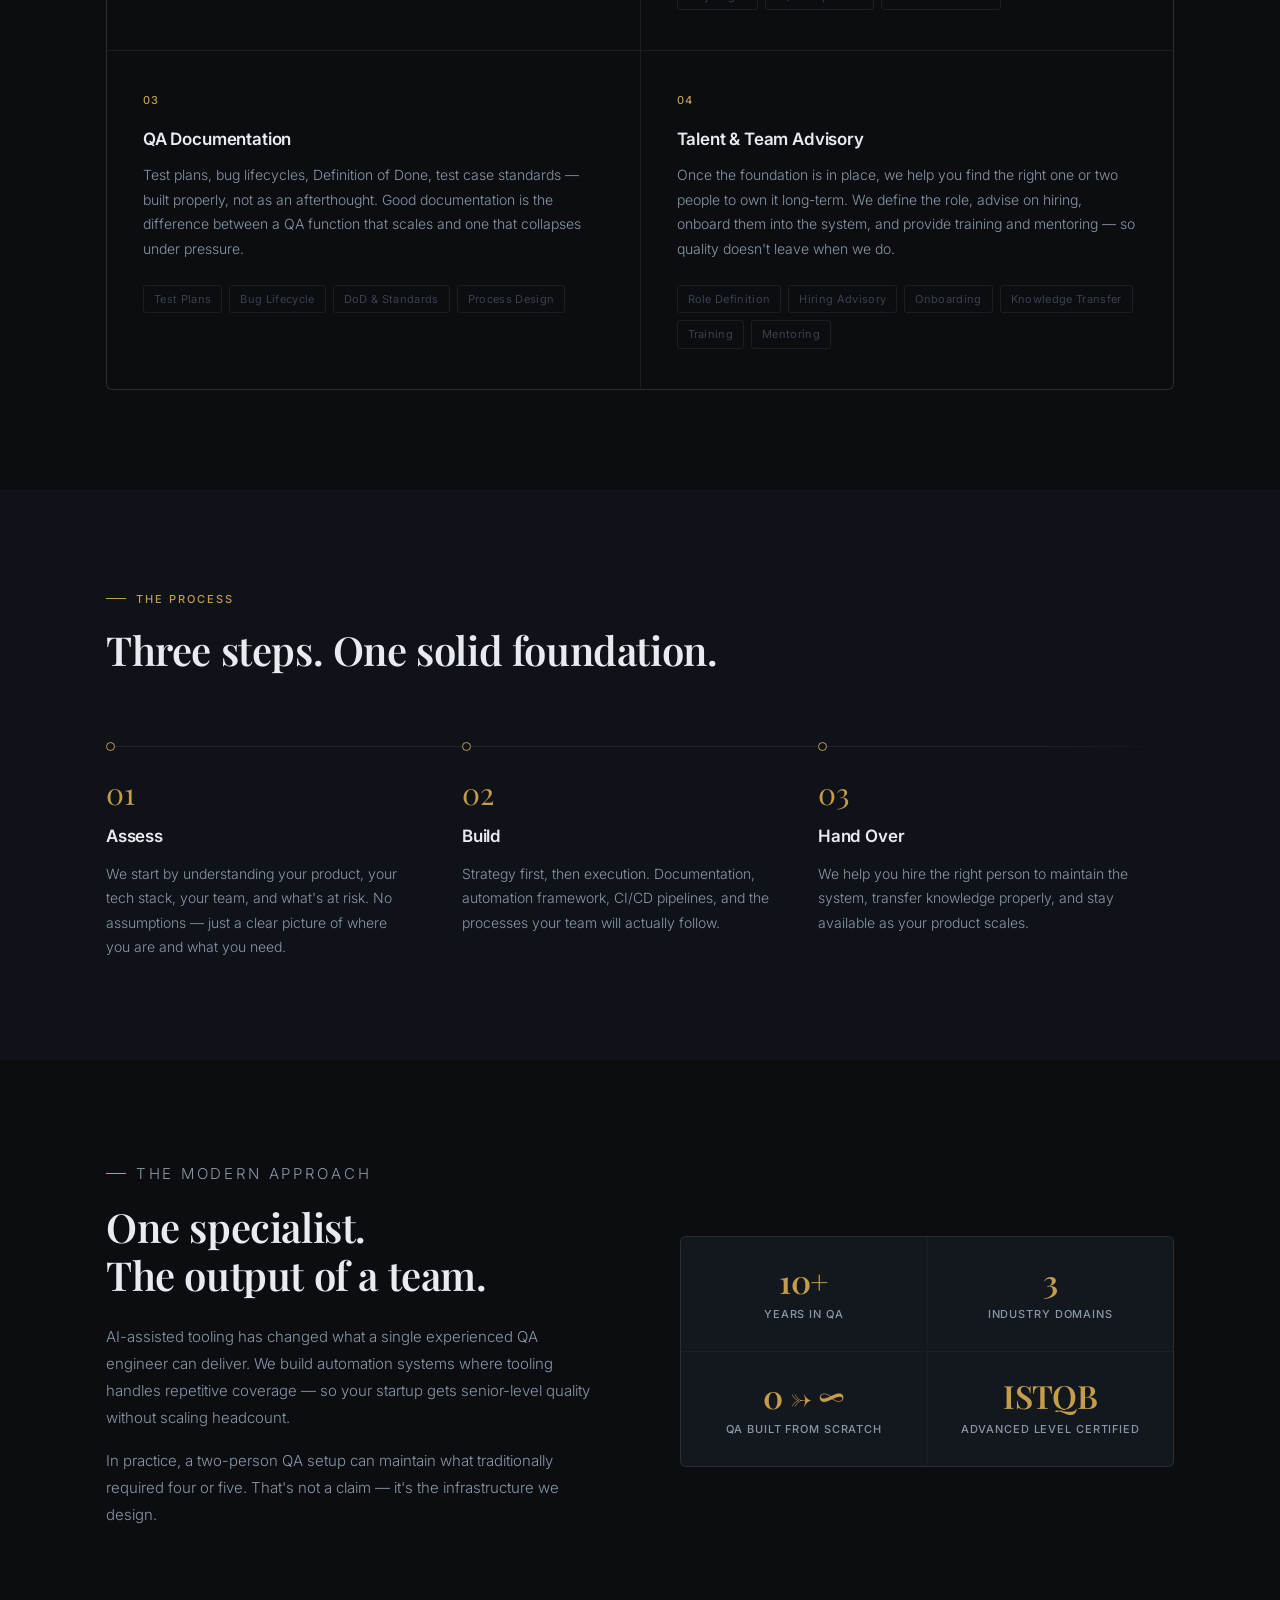
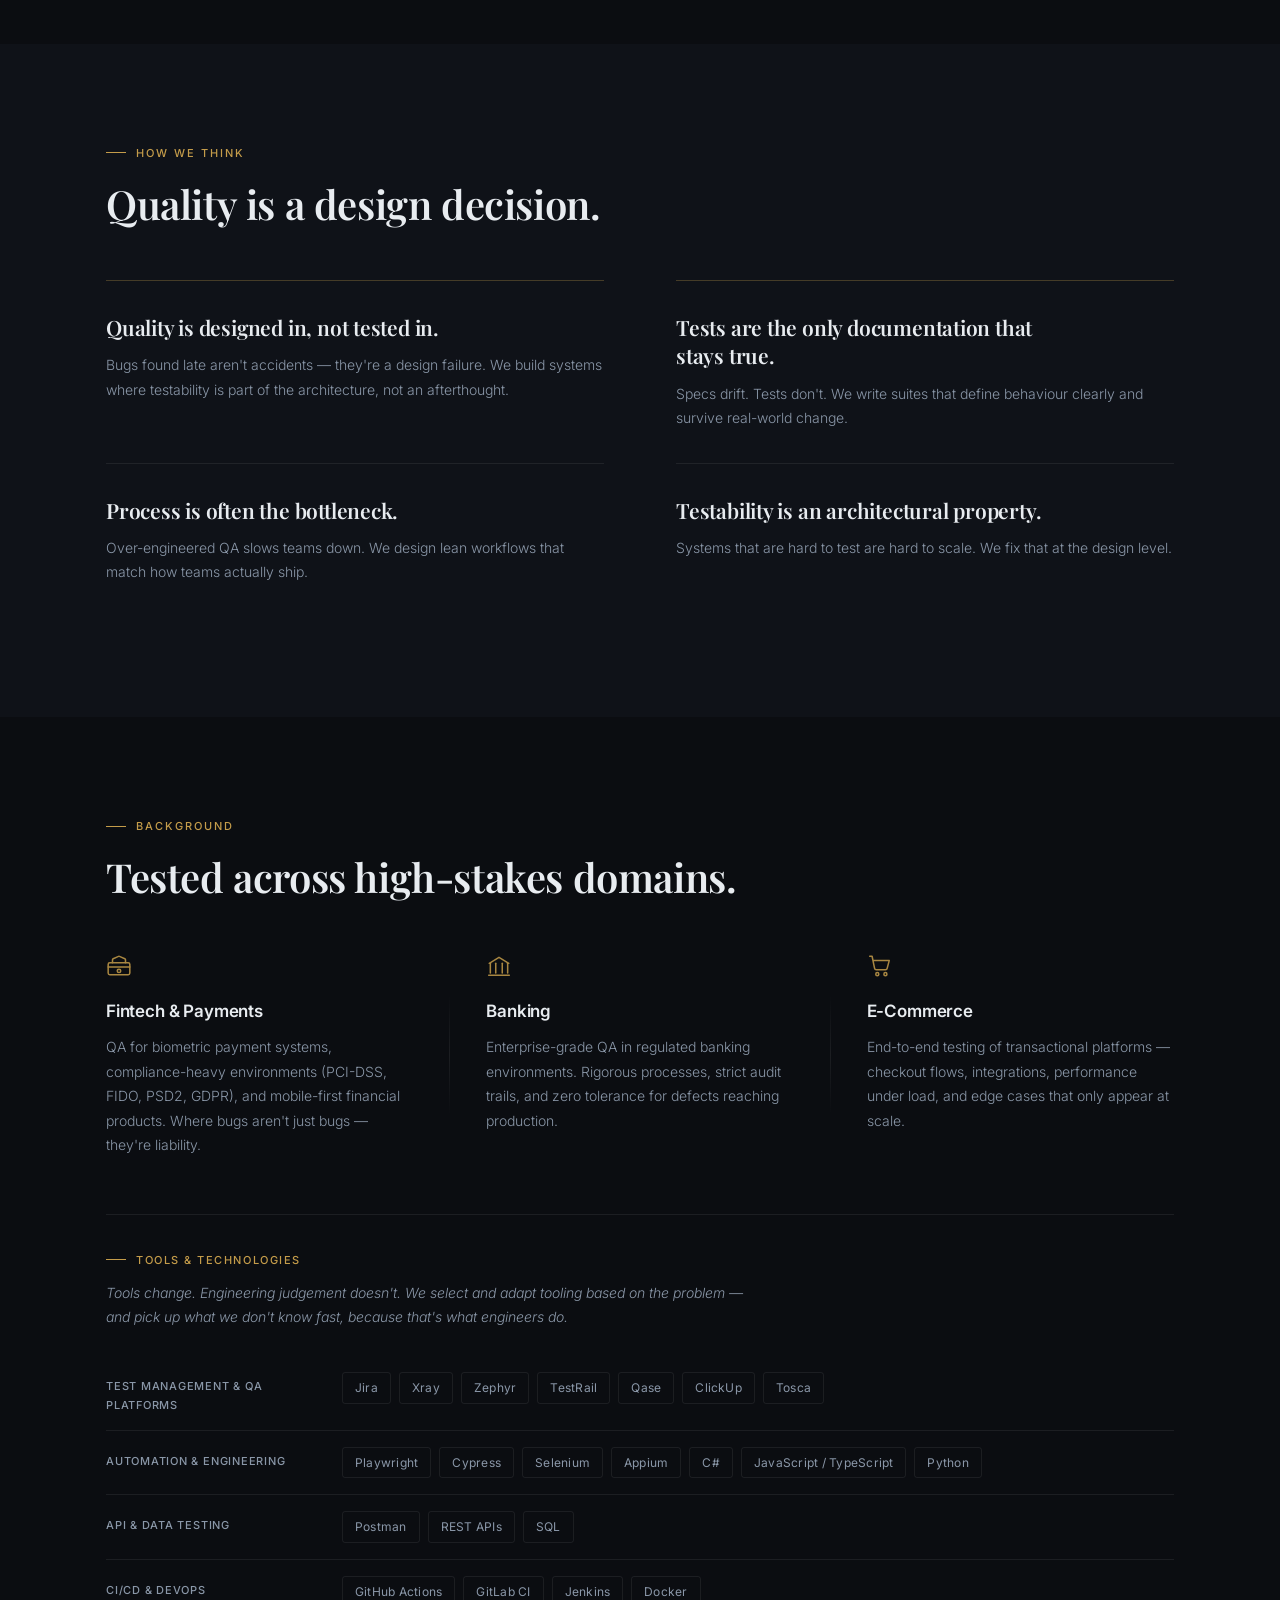
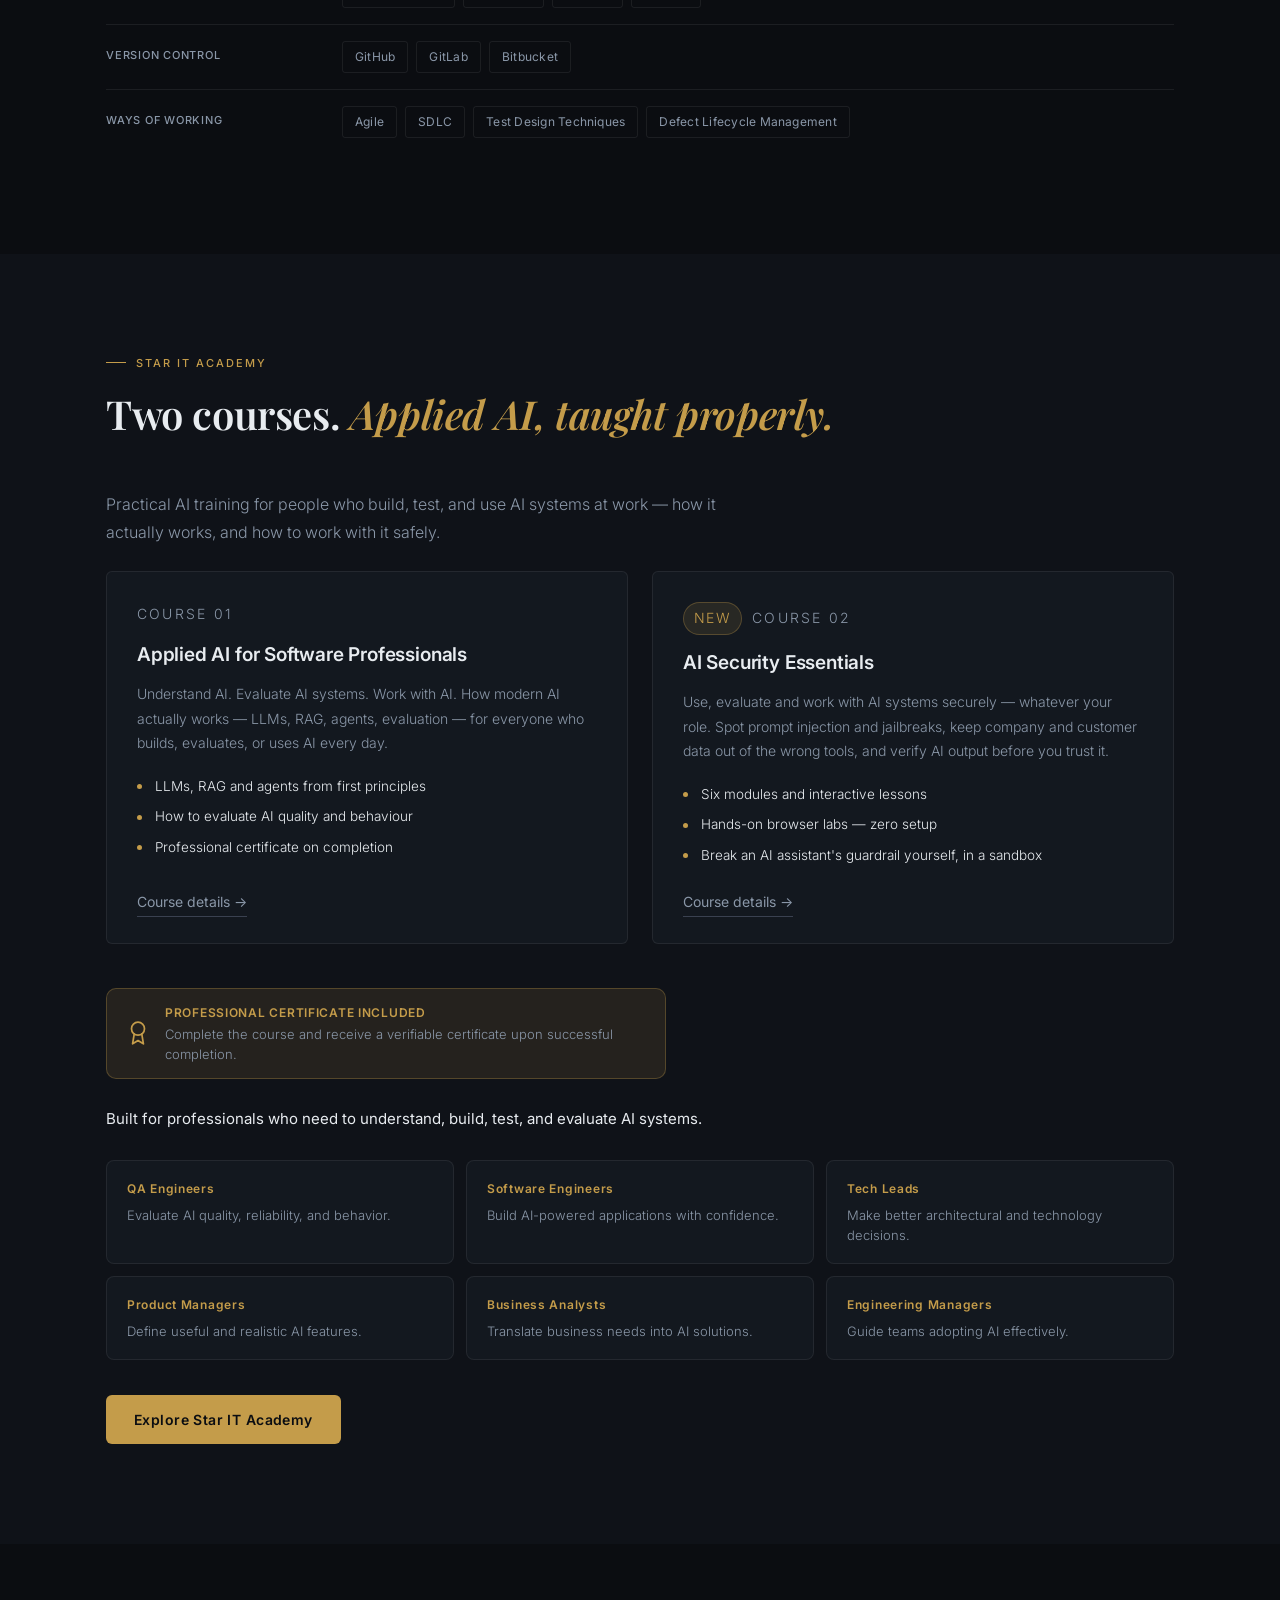
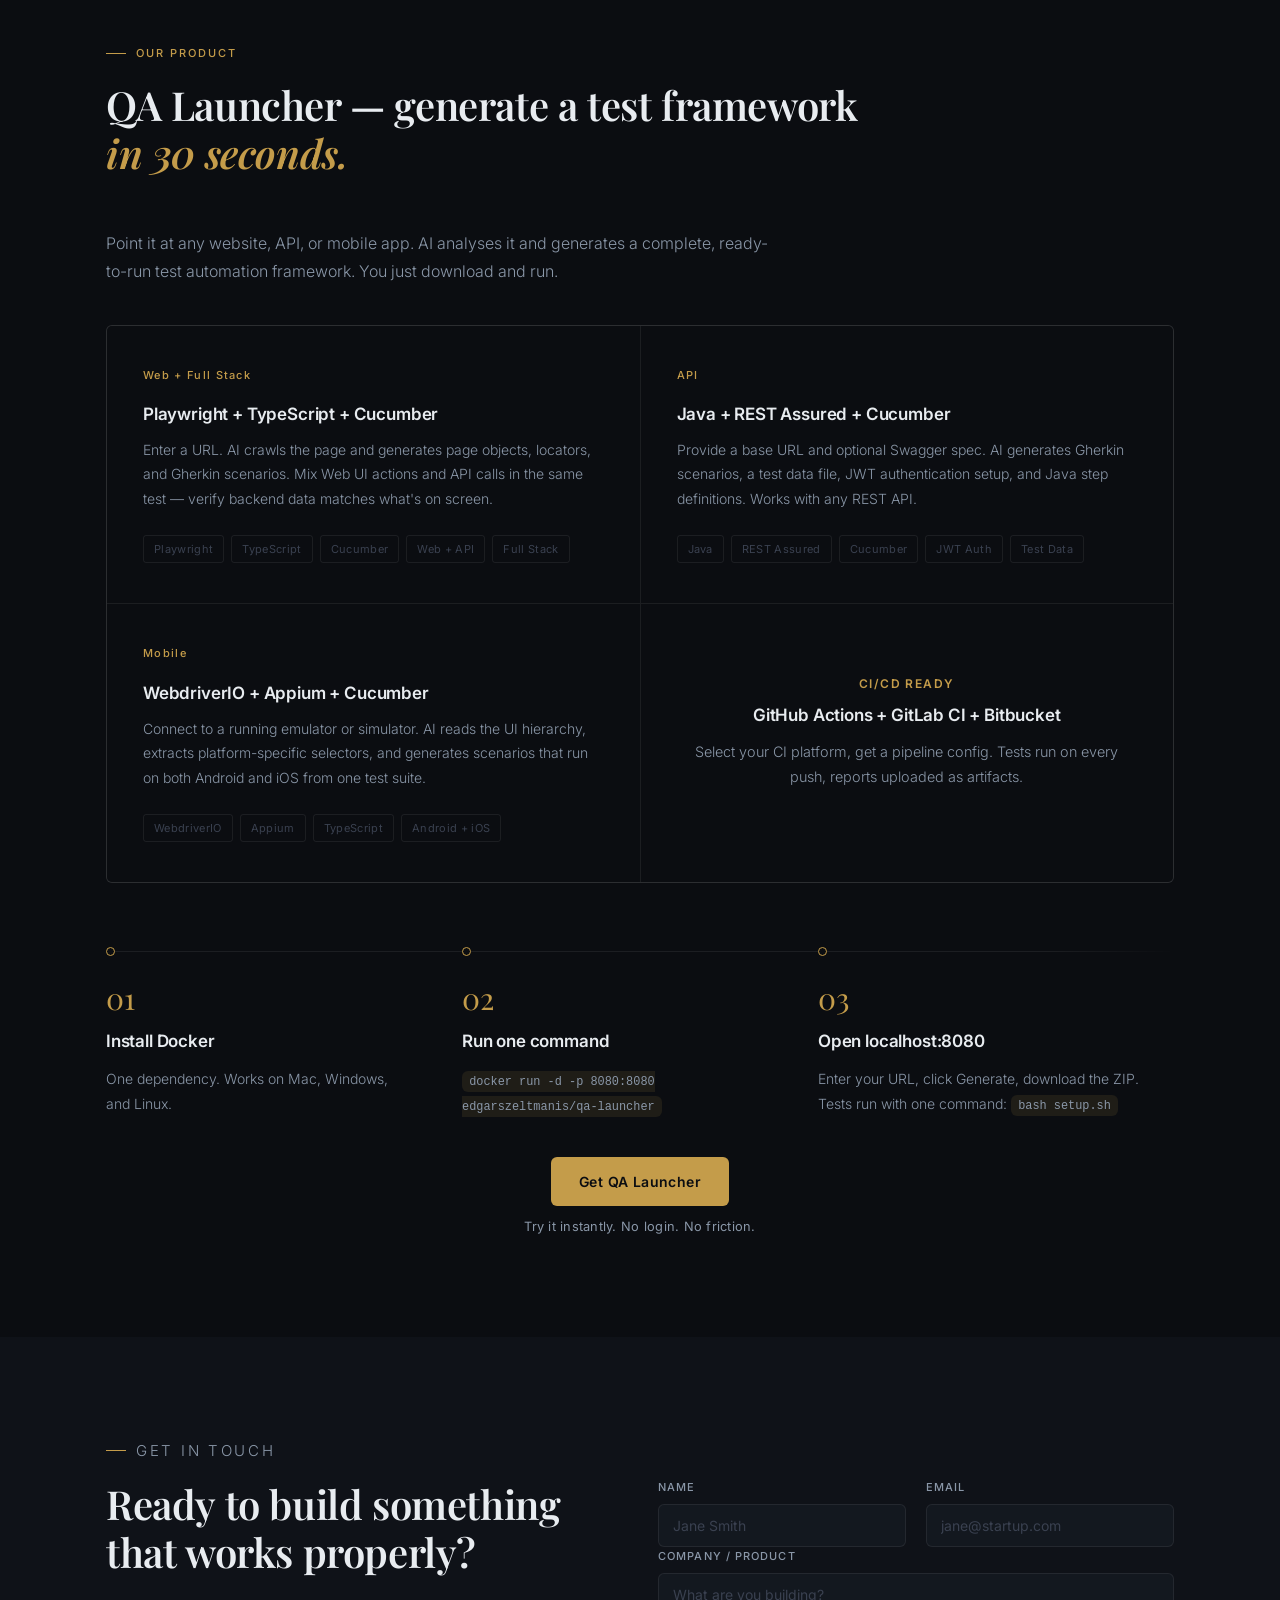
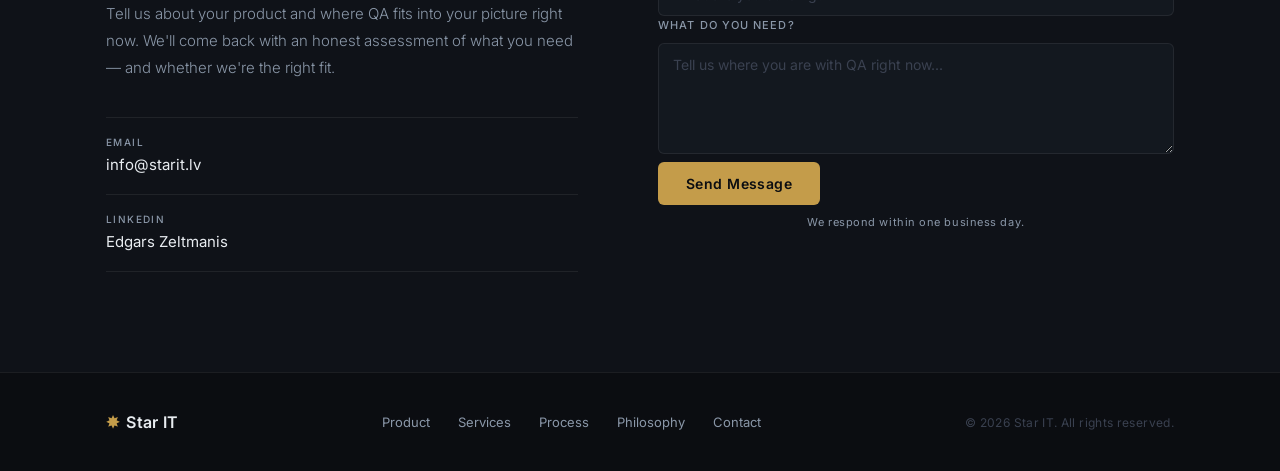
==== commit 6671b526: "fix: headline orphan and a separator that led wrapped lines Two things visible on a phone.  text-wra" ====
--- a/index.html
+++ b/index.html
@@ -17,7 +17,7 @@
     <meta property="og:image" content="https://starit.lv/images/slide-1.jpg">
     <meta name="twitter:card" content="summary_large_image">
     <meta name="twitter:image" content="https://starit.lv/images/slide-1.jpg">
-    <link rel="stylesheet" href="style.css?v=11">
+    <link rel="stylesheet" href="style.css?v=12">
     <link rel="preconnect" href="https://fonts.googleapis.com">
     <link rel="preconnect" href="https://fonts.gstatic.com" crossorigin>
     <link href="https://fonts.googleapis.com/css2?family=Inter:wght@300;400;500;600&family=Playfair+Display:ital,wght@0,600;1,400&display=swap" rel="stylesheet">
--- a/style.css
+++ b/style.css
@@ -267,6 +267,8 @@
     letter-spacing: -0.015em;
     margin-bottom: 28px;
     max-width: 780px;
+    /* Stops the italic line stranding "up." on a row of its own. */
+    text-wrap: balance;
 }
 .hero-inner h1 em {
     font-style: italic;
@@ -346,7 +348,7 @@
     color: var(--muted);
 }
 .hero-proof-meta span { display: inline-flex; align-items: center; gap: 22px; }
-.hero-proof-meta span + span::before {
+.hero-proof-meta span:not(:last-child)::after {
     content: '';
     width: 3px;
     height: 3px;
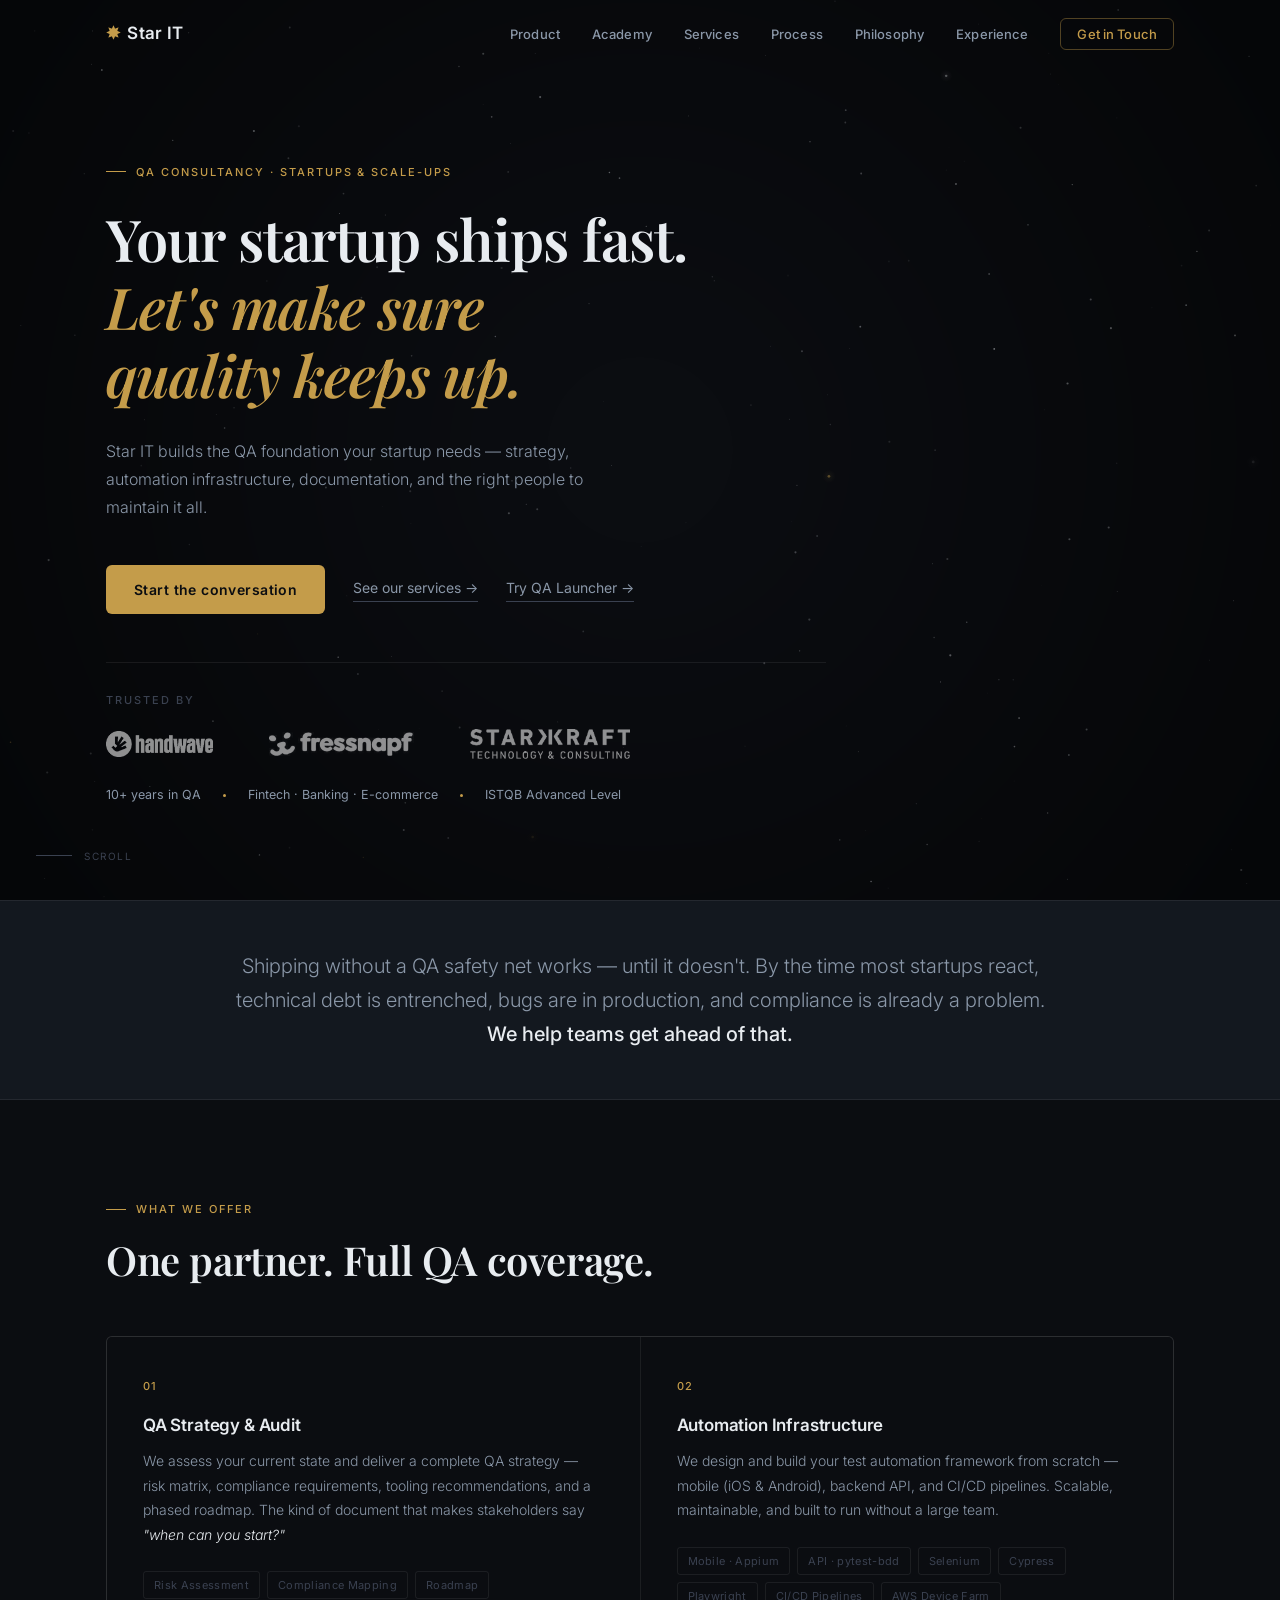
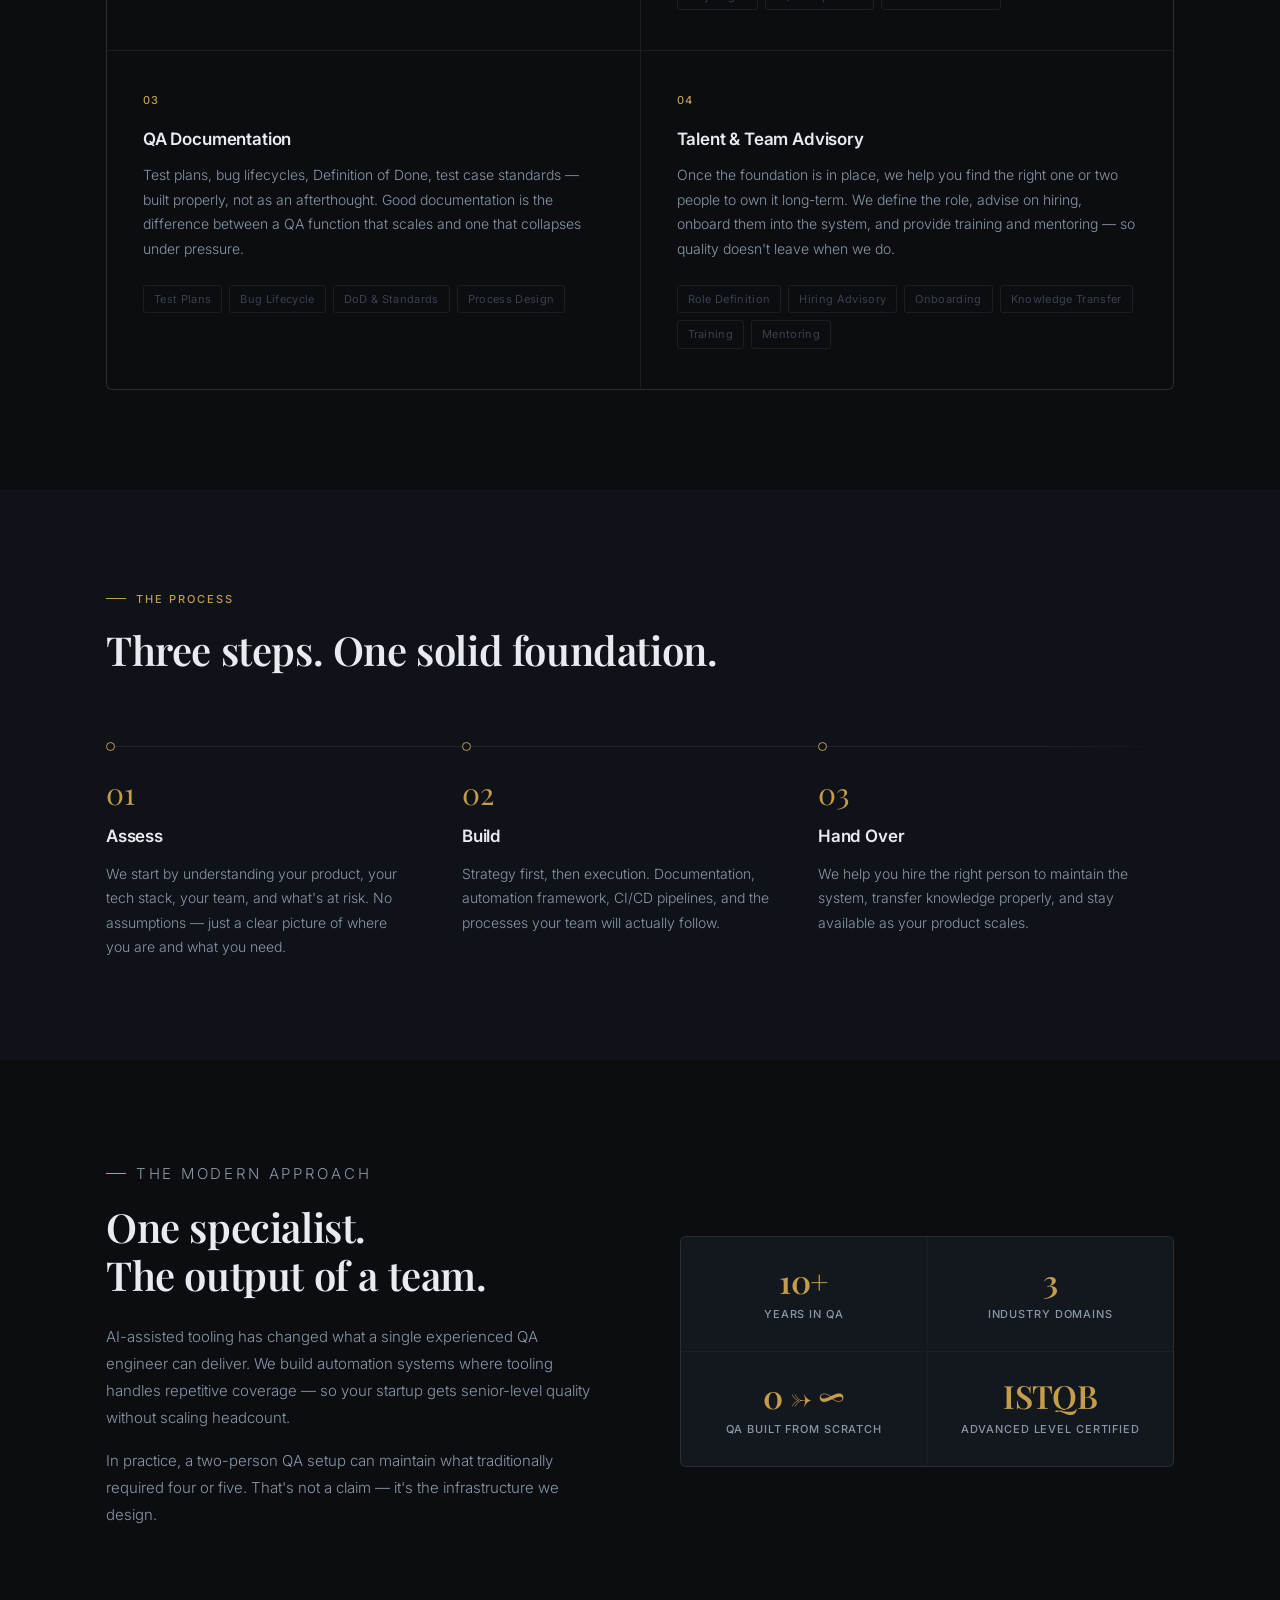
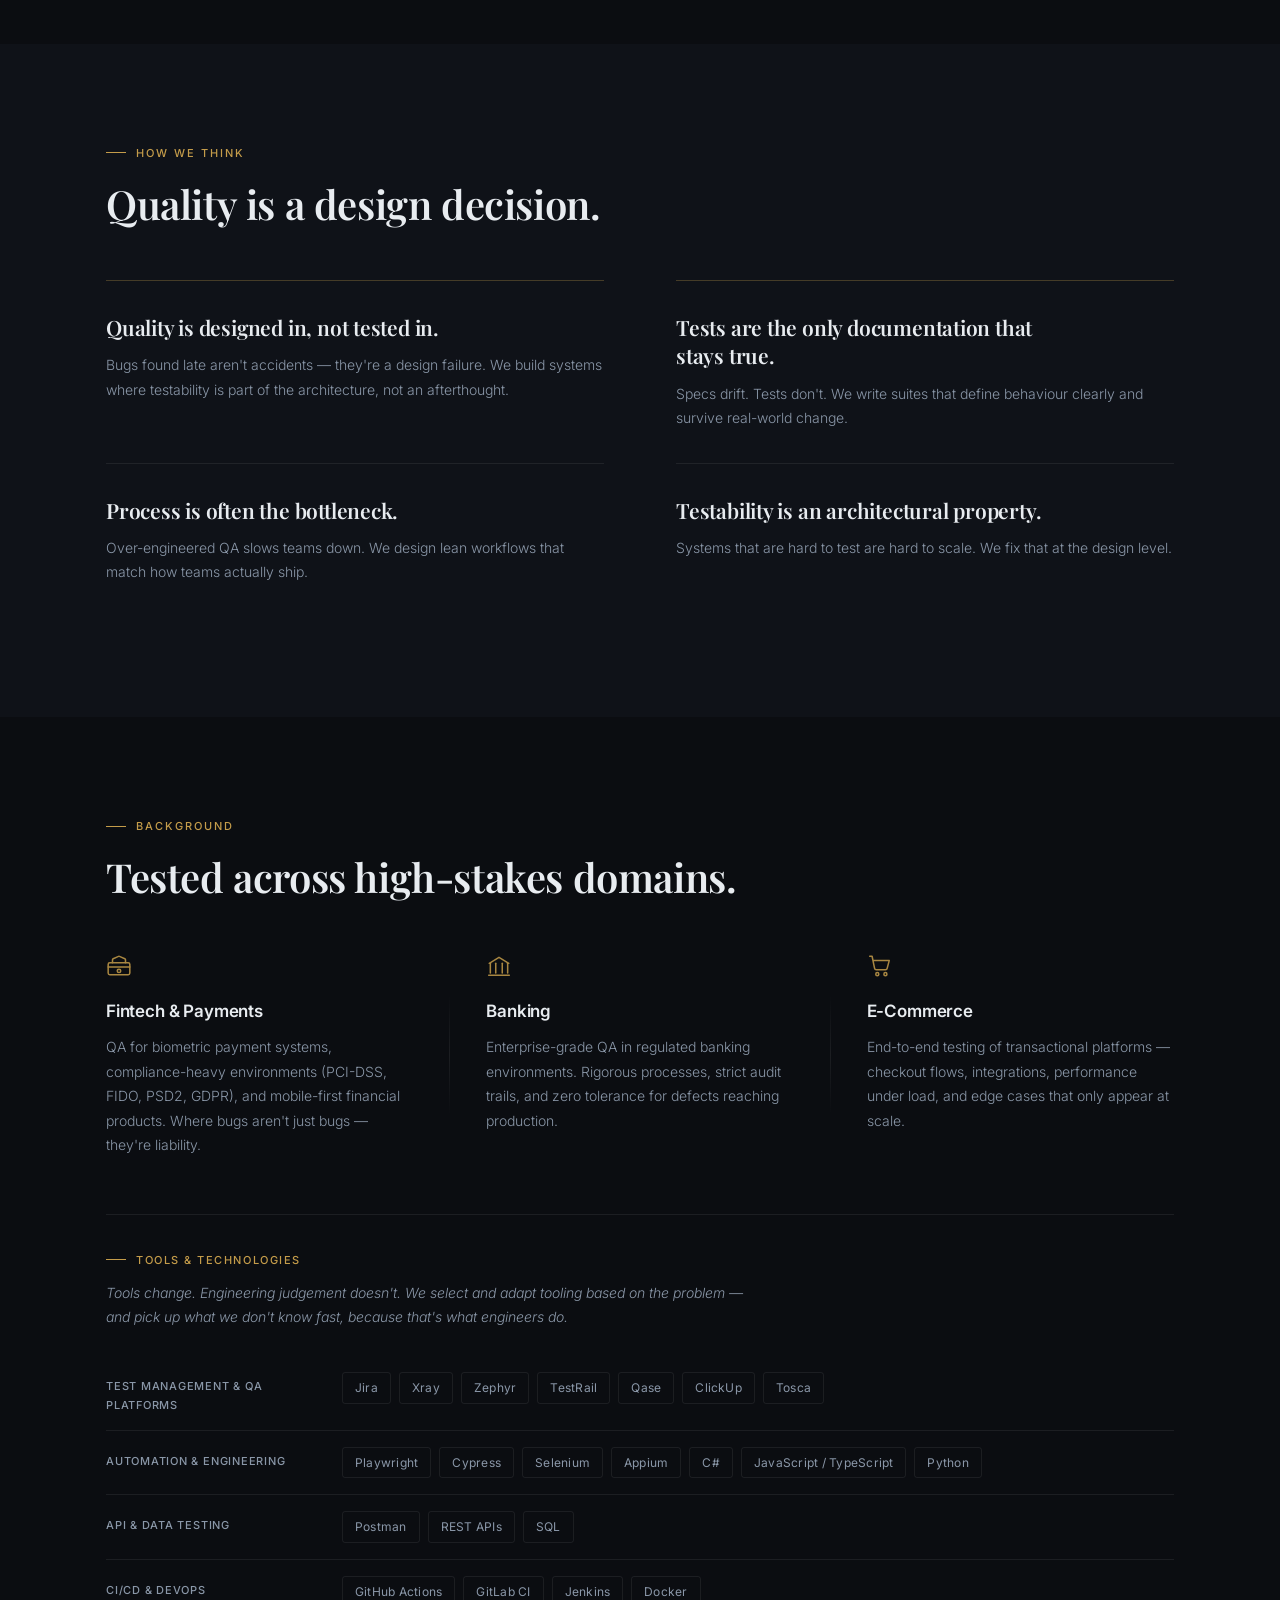
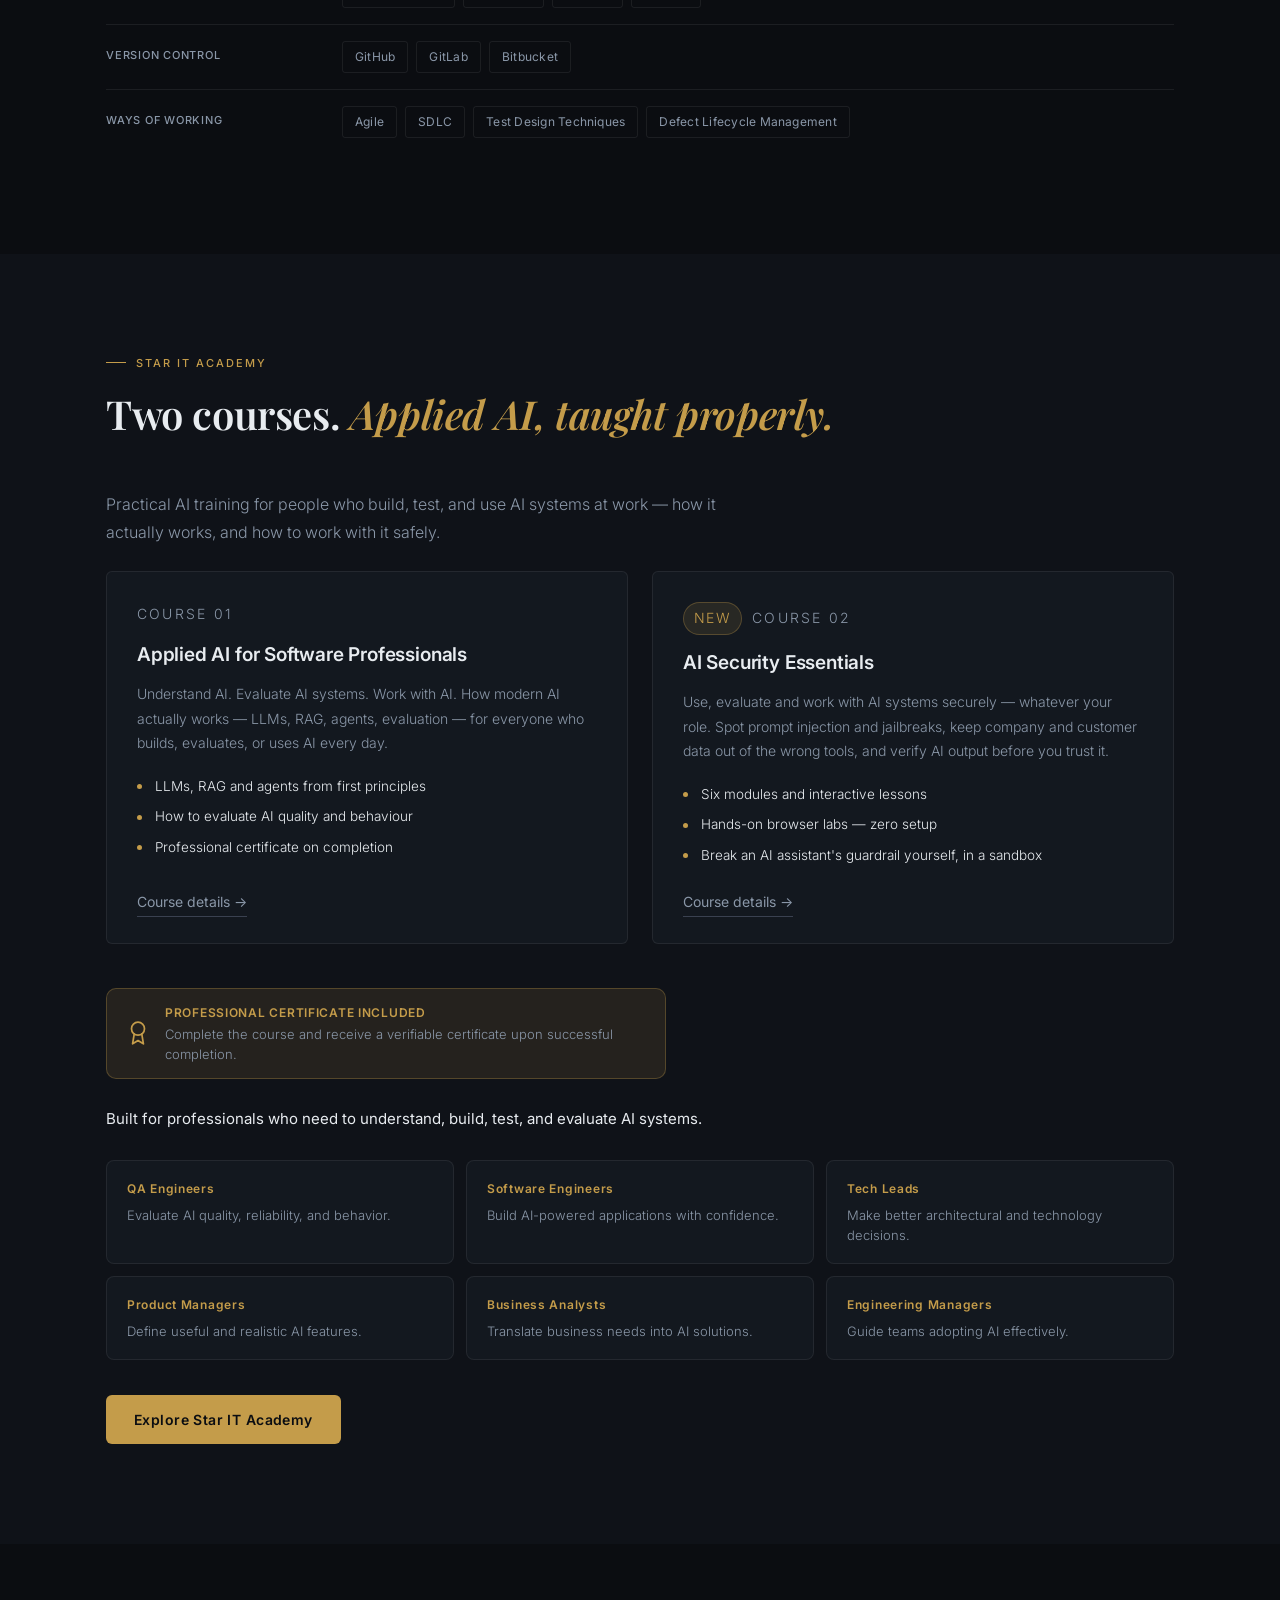
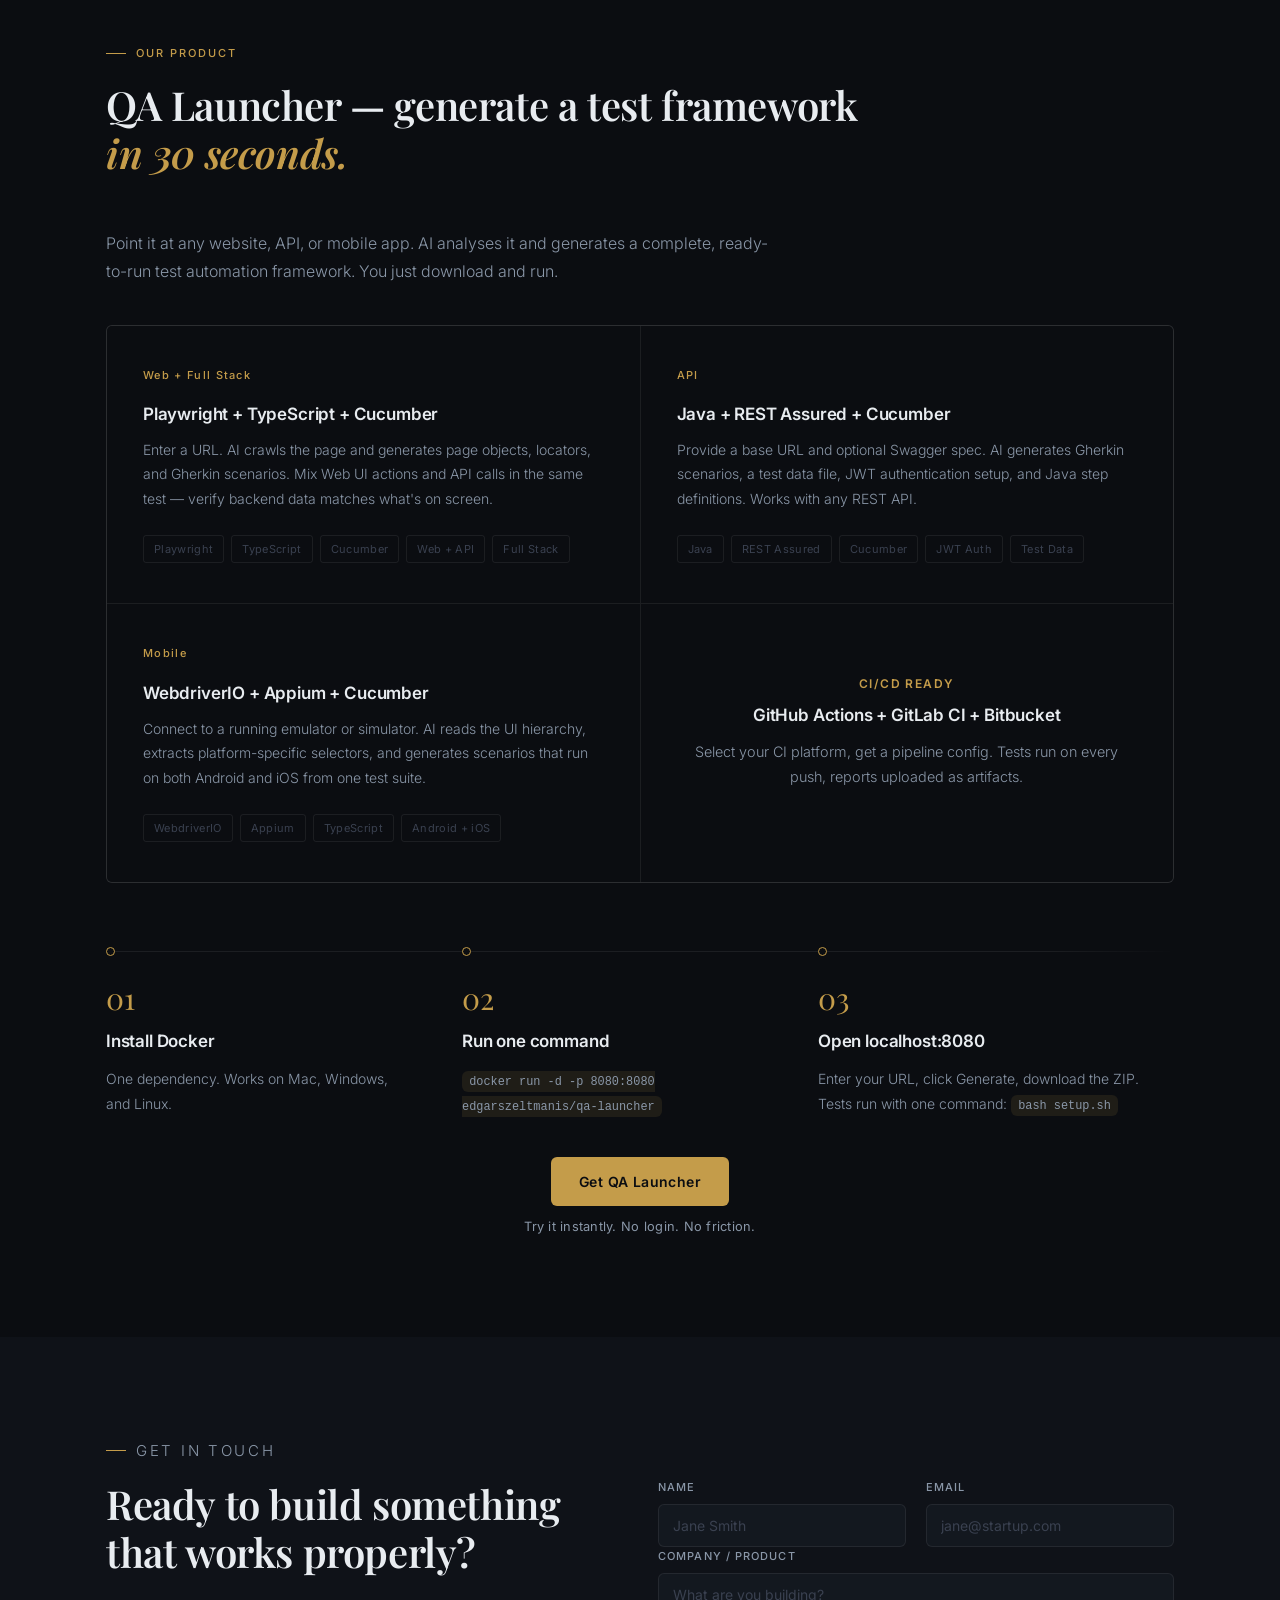
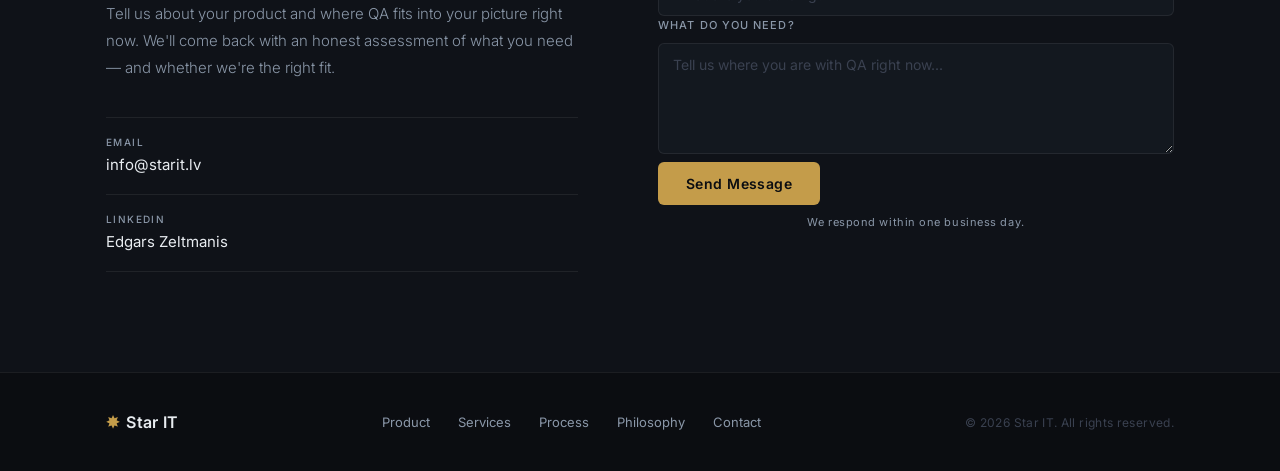
==== commit e277c0cd: "seo: refresh sitemap lastmod, add structured data The sitemap claimed both pages were last modified " ====
--- a/index.html
+++ b/index.html
@@ -17,6 +17,56 @@
     <meta property="og:image" content="https://starit.lv/images/slide-1.jpg">
     <meta name="twitter:card" content="summary_large_image">
     <meta name="twitter:image" content="https://starit.lv/images/slide-1.jpg">
+    <!-- Structured data. Every claim here is already stated on the page — no
+         address, phone, founding date or rating, because those are not known
+         and invented structured data is worse than none. -->
+    <script type="application/ld+json">
+    {
+      "@context": "https://schema.org",
+      "@graph": [
+        {
+          "@type": "ProfessionalService",
+          "@id": "https://starit.lv/#org",
+          "name": "Star IT",
+          "url": "https://starit.lv/",
+          "email": "info@starit.lv",
+          "description": "QA consultancy for startups and scale-ups. Star IT builds QA strategy, test automation infrastructure, documentation, and the hiring path to maintain it.",
+          "founder": { "@id": "https://starit.lv/#edgars" },
+          "knowsAbout": ["Quality assurance", "Test automation", "CI/CD", "QA strategy", "Mobile testing", "API testing", "AI evaluation"],
+          "areaServed": ["Fintech", "Banking", "E-commerce"],
+          "sameAs": ["https://starit-academy.com/"],
+          "hasOfferCatalog": {
+            "@type": "OfferCatalog",
+            "name": "QA services",
+            "itemListElement": [
+              { "@type": "Offer", "itemOffered": { "@type": "Service", "name": "QA Strategy & Audit" } },
+              { "@type": "Offer", "itemOffered": { "@type": "Service", "name": "Automation Infrastructure" } },
+              { "@type": "Offer", "itemOffered": { "@type": "Service", "name": "QA Documentation" } },
+              { "@type": "Offer", "itemOffered": { "@type": "Service", "name": "Talent & Team Advisory" } }
+            ]
+          }
+        },
+        {
+          "@type": "Person",
+          "@id": "https://starit.lv/#edgars",
+          "name": "Edgars Zeltmanis",
+          "jobTitle": "QA Consultant",
+          "worksFor": { "@id": "https://starit.lv/#org" },
+          "sameAs": ["https://zeltmanis.com/"]
+        },
+        {
+          "@type": "SoftwareApplication",
+          "@id": "https://starit.lv/launcher.html#app",
+          "name": "QA Launcher",
+          "url": "https://starit.lv/launcher.html",
+          "applicationCategory": "DeveloperApplication",
+          "operatingSystem": "Docker (macOS, Windows, Linux)",
+          "description": "Generates a ready-to-run test automation framework for web, API, or mobile from a URL or spec.",
+          "publisher": { "@id": "https://starit.lv/#org" }
+        }
+      ]
+    }
+    </script>
     <link rel="stylesheet" href="style.css?v=12">
     <link rel="preconnect" href="https://fonts.googleapis.com">
     <link rel="preconnect" href="https://fonts.gstatic.com" crossorigin>
